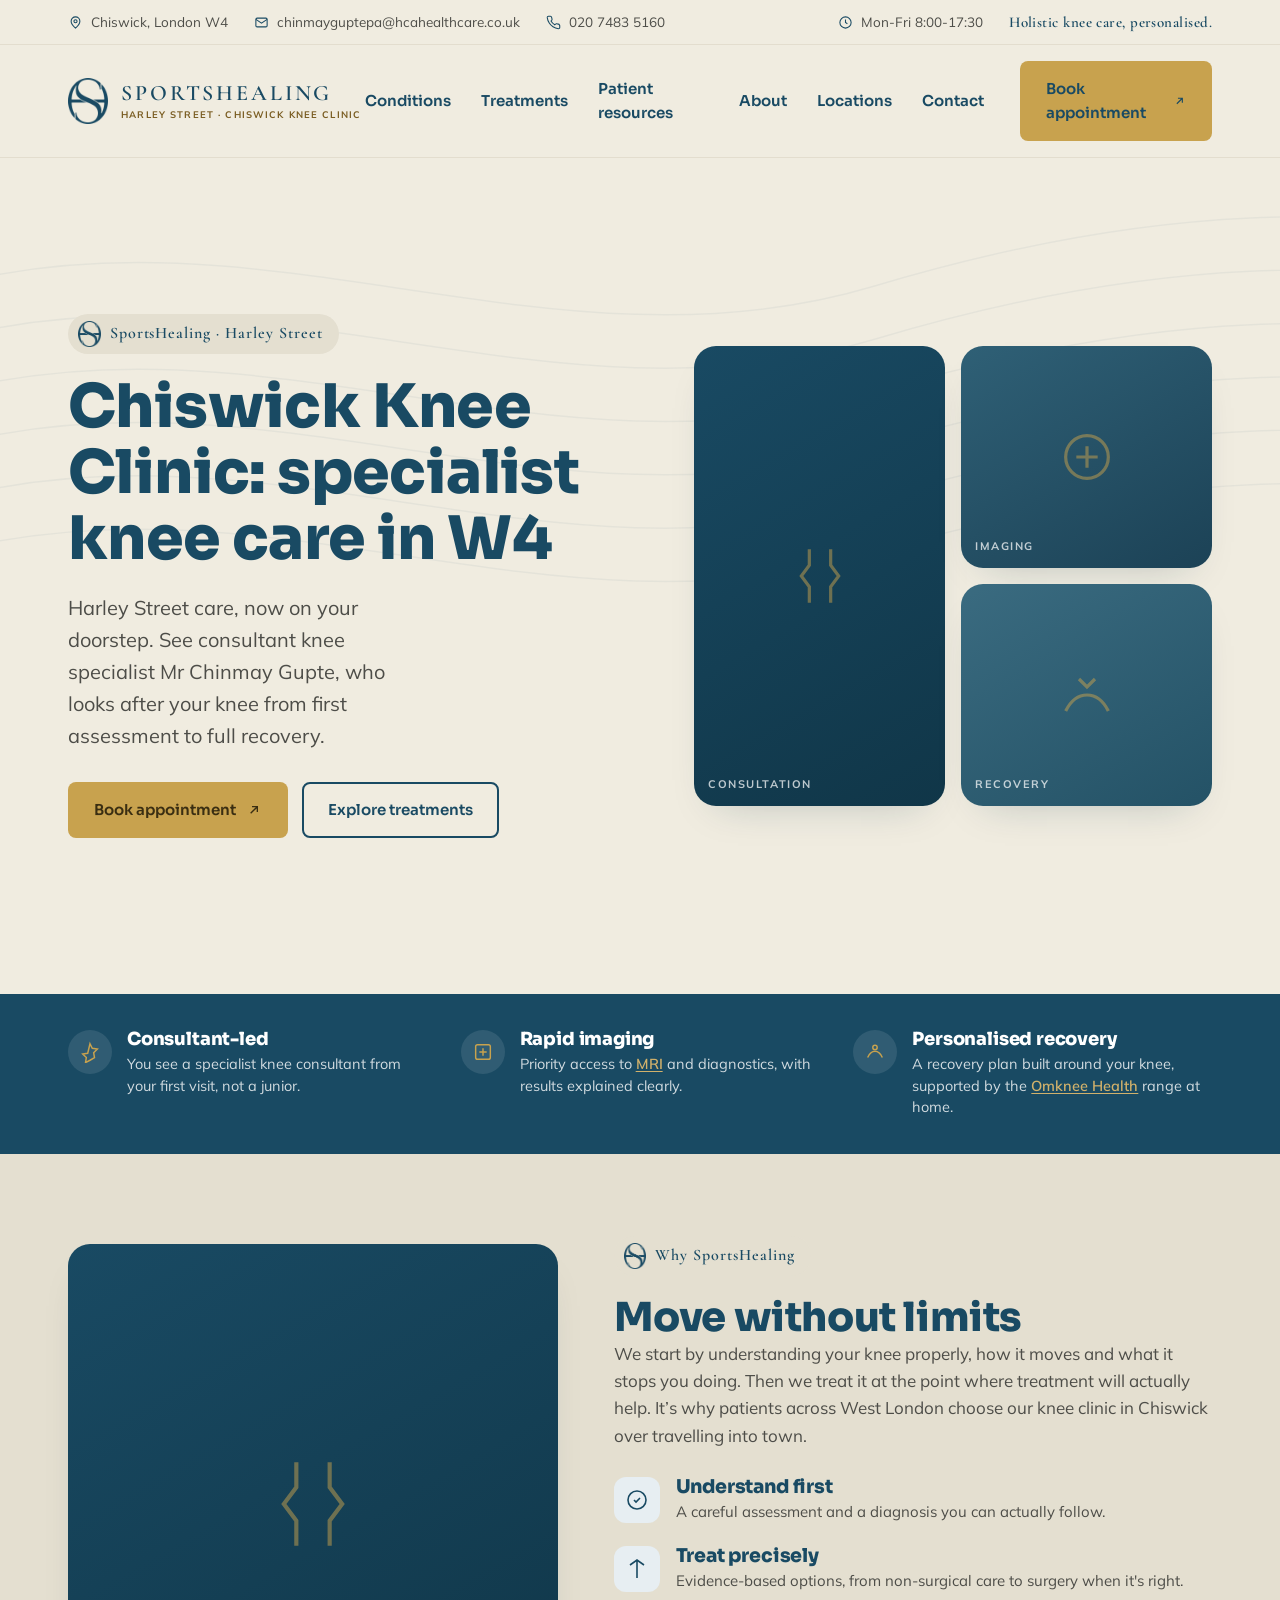
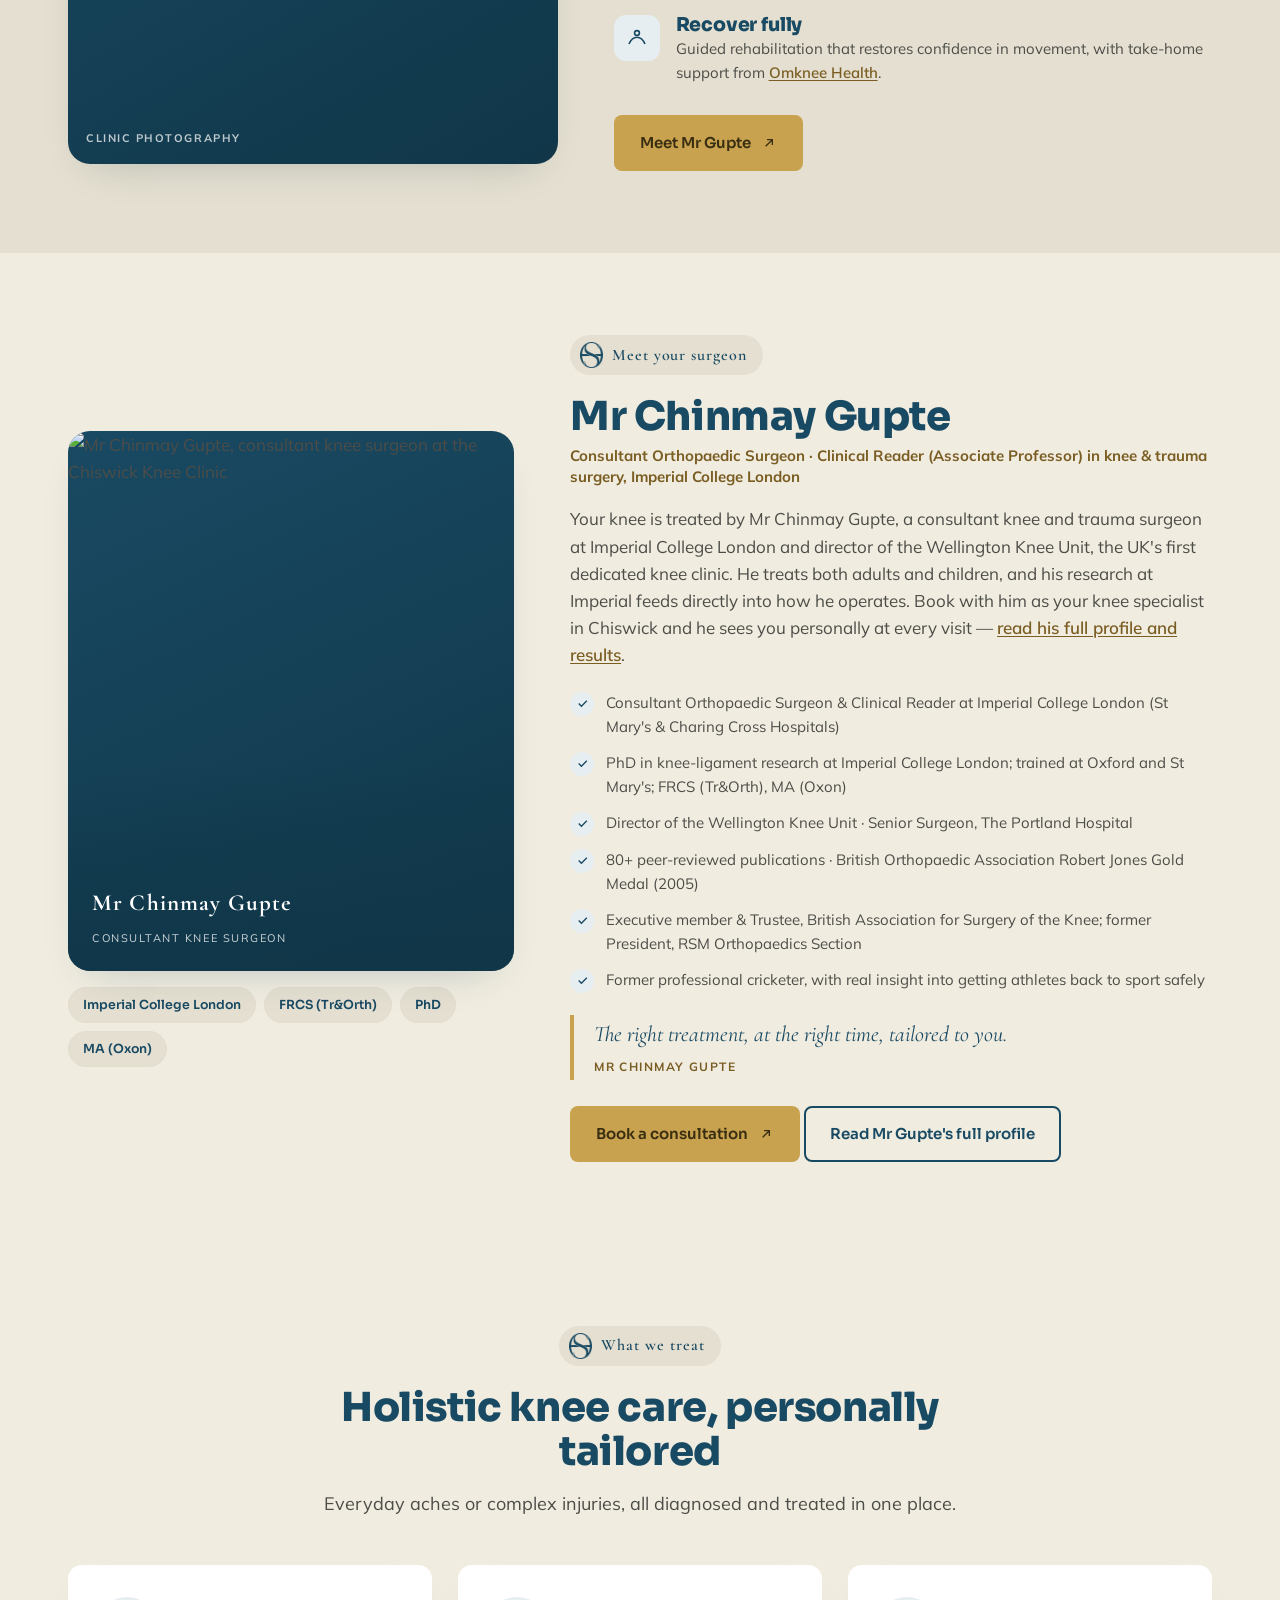
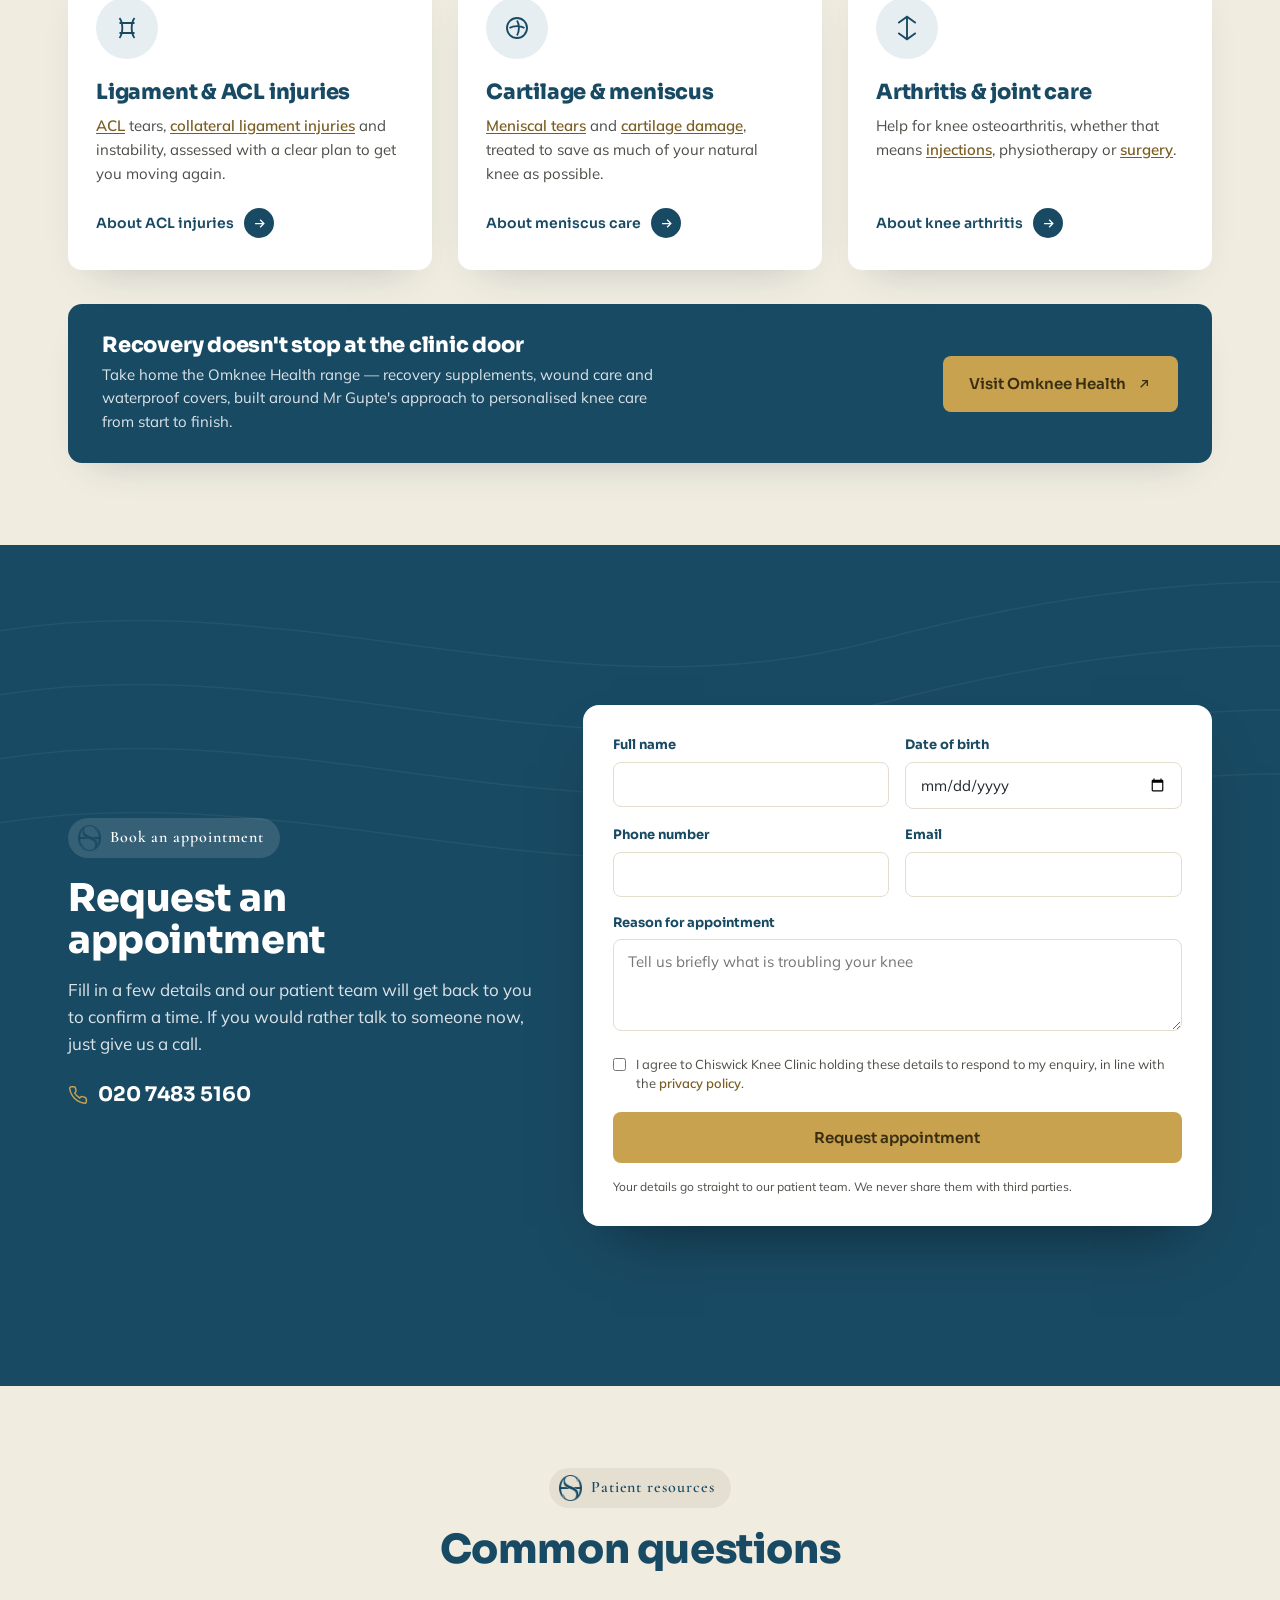
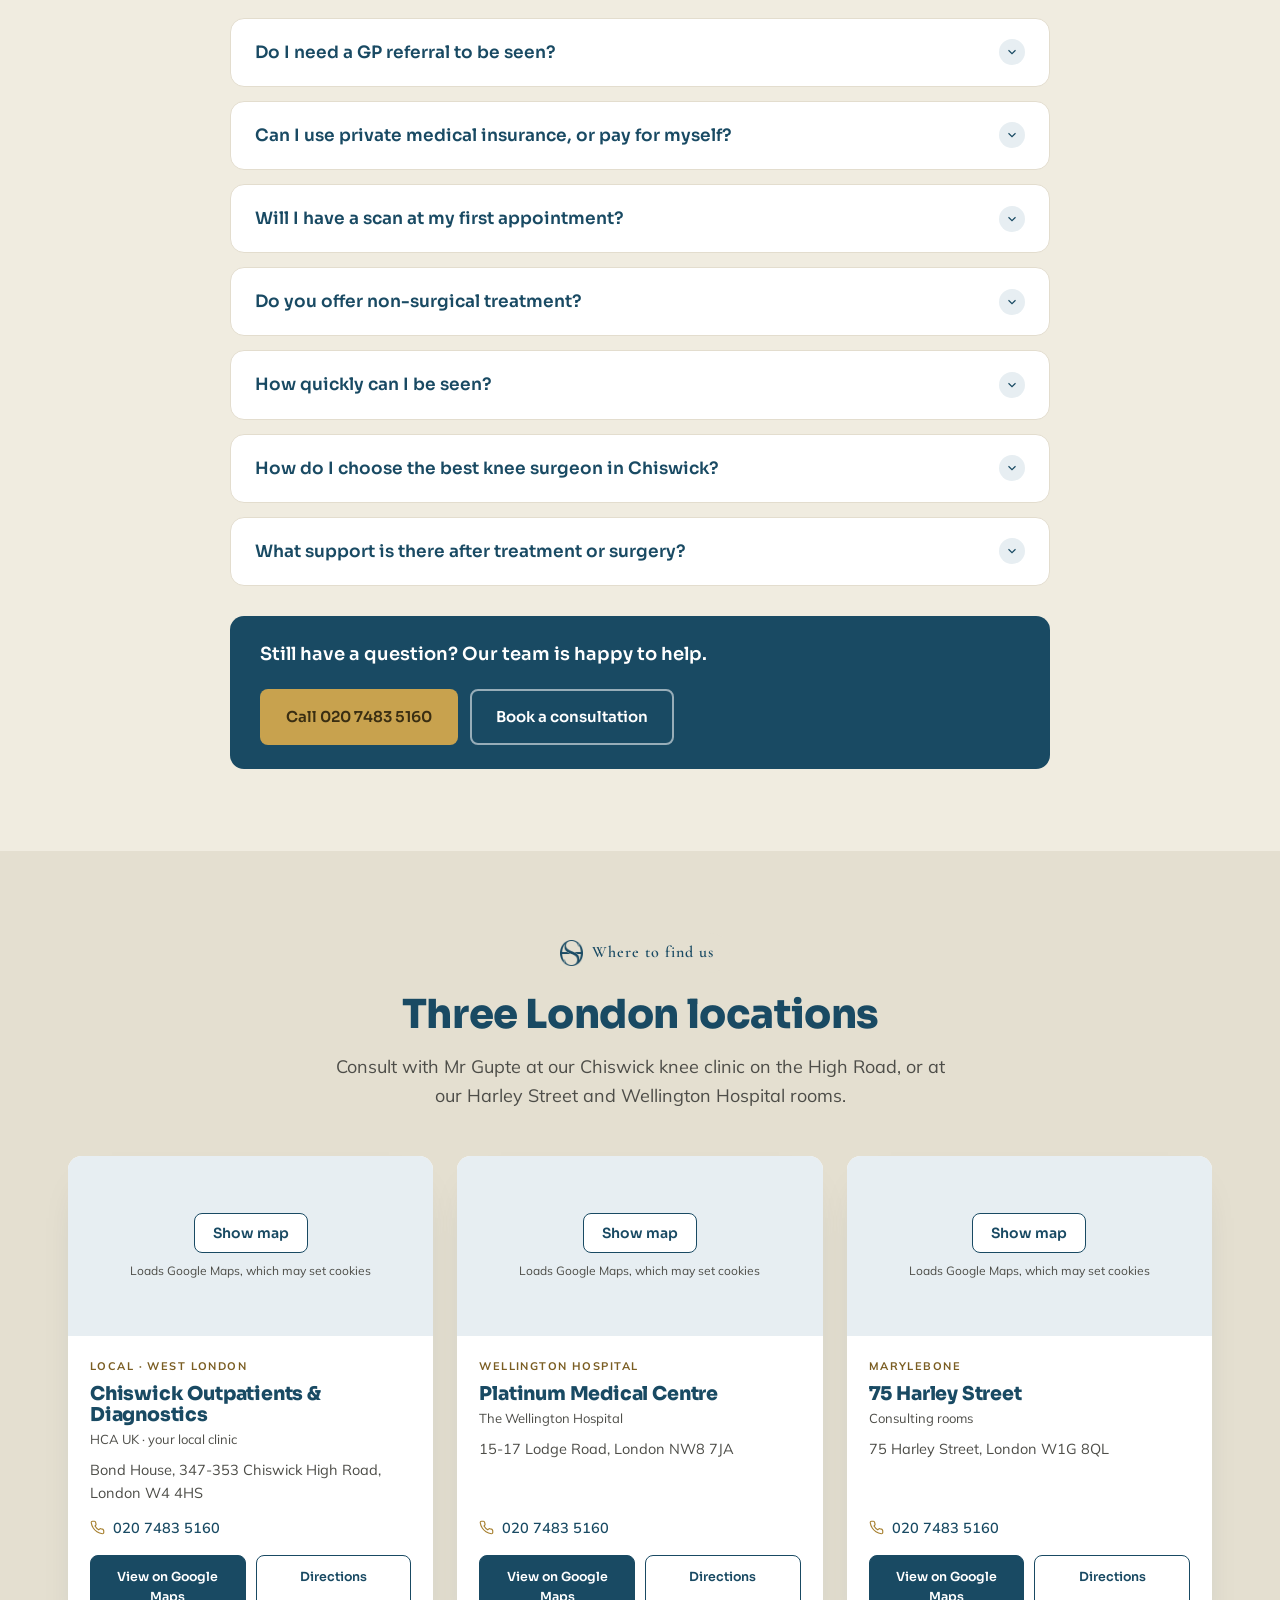
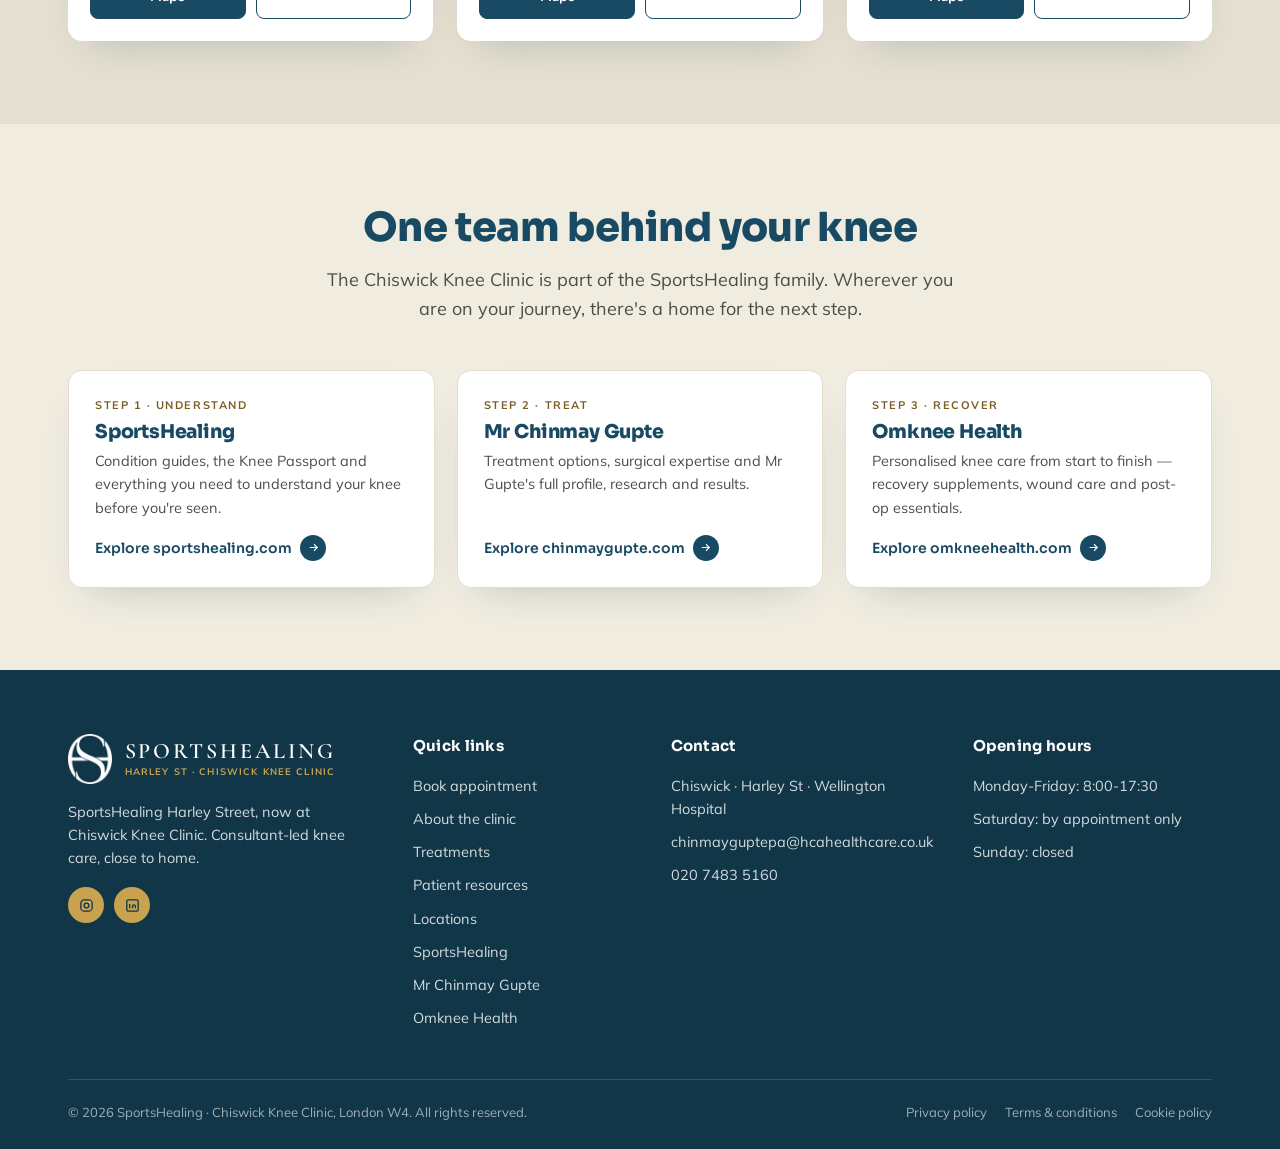
==== index.html @ 169c2566 "site v0.2.1: accessibility, mobile call bar, lighter page, local nav, new contact email" ====
<!DOCTYPE html>
<html lang="en-GB">
<head>
<meta charset="utf-8">
<meta name="viewport" content="width=device-width, initial-scale=1.0">
<title>Chiswick Knee Clinic | Knee Specialist &amp; Knee Surgeon in Chiswick, W4</title>
<meta name="description" content="Chiswick Knee Clinic — consultant-led knee specialist care in Chiswick, W4. Knee surgeon Mr Chinmay Gupte treats sports injuries, ACL, meniscus & arthritis. Harley Street care, close to home.">
<link rel="icon" type="image/png" sizes="32x32" href="assets/favicon-32.png">
<link rel="apple-touch-icon" href="assets/apple-touch-icon.png">
<link rel="canonical" href="https://chiswickkneeclinic.com/">
<meta name="site-version" content="v0.2.1">
<meta property="og:type" content="website">
<meta property="og:title" content="Chiswick Knee Clinic | Knee Specialist &amp; Knee Surgeon in Chiswick, W4">
<meta property="og:description" content="Consultant-led knee clinic in Chiswick. See knee surgeon Mr Chinmay Gupte for sports injuries, ACL, meniscus and knee arthritis — Harley Street care, close to home.">
<meta property="og:url" content="https://chiswickkneeclinic.com/">
<meta property="og:image" content="https://chiswickkneeclinic.com/assets/og-chiswick-knee-clinic.jpg">
<meta property="og:locale" content="en_GB">
<link rel="preconnect" href="https://fonts.googleapis.com">
<link rel="preconnect" href="https://fonts.gstatic.com" crossorigin>
<link href="https://fonts.googleapis.com/css2?family=Sora:wght@500;600;700;800&family=Mulish:wght@400;500;600;700&family=Cormorant+Garamond:wght@500;600&display=swap" rel="stylesheet">
<style>
  /* ============================================================
     CHISWICK KNEE CLINIC, built on the SportsHealing ecosystem
     design system. New per-site primary: petrol blue.
     Fonts below (Sora / Mulish / Cormorant Garamond) are
     representative stand-ins matching the system's three type
     roles. Swap for the confirmed theme families before launch.
     ============================================================ */
  :root{
    --primary:#194A63;        /* Chiswick petrol blue */
    --primary-dark:#103648;
    --primary-tint:#e7eef2;
    --gold:#C8A24E;
    --gold-dark:#a67f2e;
    --gold-text:#7a5d22;     /* gold-dark fails 4.5:1 for small text on cream/greige/white */
    --cream:#F0ECE0;
    --greige:#E4DFD0;
    --card:#FFFFFF;
    --ink:#22282c;
    --body:#4d4d48;          /* darkened for WCAG contrast on cream */
    --line:#e3ddce;
    --r-sm:8px; --r-md:14px; --r-lg:22px; --r-pill:999px;
    --display:'Sora',system-ui,-apple-system,Segoe UI,Roboto,sans-serif;
    --sans:'Mulish',system-ui,-apple-system,Segoe UI,Roboto,sans-serif;
    --serif:'Cormorant Garamond',Georgia,serif;
    --shadow:0 18px 40px -24px rgba(16,54,72,.28);
  }
  *{box-sizing:border-box;margin:0;padding:0}
  html{scroll-behavior:smooth}
  body{font-family:var(--sans);color:var(--body);background:var(--cream);line-height:1.6;font-size:17px;-webkit-font-smoothing:antialiased}
  h1,h2,h3{font-family:var(--display);color:var(--primary);line-height:1.1;letter-spacing:-.01em;font-weight:800}
  a{color:inherit;text-decoration:none}
  img{max-width:100%;display:block}
  .wrap{max-width:1200px;margin:0 auto;padding:0 28px}
  :focus-visible{outline:3px solid var(--gold);outline-offset:3px;border-radius:4px}

  /* ---------- Eyebrow badge ---------- */
  .eyebrow{display:inline-flex;align-items:center;gap:9px;background:var(--greige);
    border-radius:var(--r-pill);padding:7px 16px 7px 10px;margin-bottom:20px}
  .eyebrow .eb-mono{height:26px;width:auto;flex:0 0 auto;display:block}
  .eyebrow span{font-family:var(--serif);font-size:16px;letter-spacing:.06em;color:var(--primary);font-weight:600}
  .ilink{color:var(--gold-text);text-decoration:underline;text-underline-offset:2px;font-weight:600}
  .ilink:hover{color:var(--primary)}
  .ilink-d{color:#d1b16b;text-decoration:underline;text-underline-offset:2px;font-weight:600}

  /* ---------- Buttons ---------- */
  .btn{display:inline-flex;align-items:center;gap:10px;font-family:var(--display);font-weight:600;
    font-size:15px;padding:14px 24px;border-radius:var(--r-sm);border:2px solid transparent;
    cursor:pointer;transition:transform .18s ease,box-shadow .18s ease,background .18s ease}
  .btn svg{width:16px;height:16px;fill:none;stroke:currentColor;stroke-width:2}
  .btn-primary{background:var(--gold);color:#3a2e12}
  .btn-primary:hover{transform:translateY(-2px);box-shadow:0 12px 22px -12px rgba(200,162,78,.9)}
  .btn-outline{background:transparent;color:var(--primary);border-color:var(--primary)}
  .btn-outline:hover{background:var(--primary);color:#fff;transform:translateY(-2px)}
  .btn-light{background:var(--gold);color:#3a2e12}
  .btn-light:hover{transform:translateY(-2px);box-shadow:0 12px 22px -12px rgba(0,0,0,.4)}

  /* ---------- Top bar ---------- */
  .topbar{background:var(--cream);font-size:13.5px;border-bottom:1px solid var(--line)}
  .topbar .wrap{display:flex;gap:26px;align-items:center;padding-top:10px;padding-bottom:10px;flex-wrap:wrap}
  .topbar .ti{display:flex;align-items:center;gap:8px;color:var(--body)}
  .topbar svg{width:15px;height:15px;stroke:var(--primary);fill:none;stroke-width:1.7}
  .topbar .spacer{margin-left:auto}
  .topbar .eco{font-family:var(--serif);font-size:15px;color:var(--primary);font-weight:600;letter-spacing:.03em}
  .topbar a{color:inherit;text-decoration:none}
  .topbar a:hover{color:var(--gold-text)}

  /* ---------- Header / nav ---------- */
  header.site{position:sticky;top:0;z-index:50;background:rgba(240,236,224,.92);backdrop-filter:blur(8px);
    border-bottom:1px solid var(--line)}
  header.site .wrap{display:flex;align-items:center;gap:20px;padding-top:16px;padding-bottom:16px}
  .brand{display:flex;align-items:center;gap:13px;white-space:nowrap}
  .brand .mono{height:46px;width:auto;display:block}
  .brand .lock{display:flex;flex-direction:column;line-height:1.05}
  .brand .wm{font-family:var(--serif);font-weight:600;font-size:22px;letter-spacing:.13em;color:var(--primary);text-transform:uppercase}
  .brand .loc{font-family:var(--sans);font-size:9.5px;letter-spacing:.12em;text-transform:uppercase;color:var(--gold-text);font-weight:700;margin-top:4px}
  nav.main{margin-left:auto;display:flex;align-items:center;gap:30px}
  nav.main a{font-family:var(--display);font-weight:600;font-size:15px;color:var(--primary);position:relative}
  nav.main a:not(.cta):hover{color:var(--gold-text)}
  .nav-cta{margin-left:6px}
  .hamburger{display:none;margin-left:auto;background:var(--greige);border:none;border-radius:var(--r-sm);
    width:46px;height:46px;cursor:pointer}
  .hamburger span{display:block;width:20px;height:2px;background:var(--primary);margin:4px auto}

  /* ---------- Hero ---------- */
  .hero{position:relative;overflow:hidden}
  .hero .contour{position:absolute;inset:0;pointer-events:none;opacity:.5}
  .hero .wrap{display:grid;grid-template-columns:1.05fr .95fr;gap:54px;align-items:center;
    padding-top:74px;padding-bottom:74px;position:relative}
  .hero h1{font-size:60px;margin-bottom:20px}
  .hero .lead{font-size:20px;max-width:30ch;margin-bottom:30px}
  .hero .cta-row{display:flex;gap:14px;flex-wrap:wrap}
  /* collage */
  .collage{display:grid;grid-template-columns:1fr 1fr;grid-template-rows:1fr 1fr;gap:16px;height:460px}
  .ph{border-radius:var(--r-lg);background:
      linear-gradient(150deg,var(--primary) 0%,var(--primary-dark) 100%);
    position:relative;overflow:hidden;box-shadow:var(--shadow)}
  .ph.tall{grid-row:1 / span 2}
  .ph:nth-child(2){background:linear-gradient(150deg,#2f6076,#1c4256)}
  .ph:nth-child(3){background:linear-gradient(150deg,#3a6b80,#245266)}
  .ph .glyph{position:absolute;inset:0;display:grid;place-items:center;opacity:.5}
  .ph .glyph svg{width:64px;height:64px;stroke:var(--gold);fill:none;stroke-width:1.2}
  .ph .tag{position:absolute;left:14px;bottom:12px;font-size:11px;letter-spacing:.14em;text-transform:uppercase;
    color:rgba(255,255,255,.72);font-weight:700}

  /* ---------- Trust strip ---------- */
  .trust{background:var(--primary);color:#fff}
  .trust .wrap{display:grid;grid-template-columns:repeat(3,1fr);gap:34px;padding-top:36px;padding-bottom:36px}
  .trust .item{display:flex;gap:15px;align-items:flex-start}
  .trust .ic{flex:0 0 auto;width:44px;height:44px;border-radius:50%;background:rgba(255,255,255,.1);
    display:grid;place-items:center}
  .trust .ic svg{width:22px;height:22px;stroke:var(--gold);fill:none;stroke-width:1.6}
  .trust h3{color:#fff;font-size:18px;margin-bottom:3px}
  .trust p{font-size:14.5px;color:rgba(255,255,255,.8);line-height:1.5}

  /* ---------- Section scaffolding ---------- */
  section{padding:82px 0}
  .sec-head{max-width:640px;margin-bottom:46px}
  .sec-head.center{margin-left:auto;margin-right:auto;text-align:center}
  h2{font-size:40px}
  .sec-head p{margin-top:16px;font-size:18px}

  /* ---------- About ---------- */
  .about{background:var(--greige)}
  .about .grid{display:grid;grid-template-columns:.9fr 1.1fr;gap:56px;align-items:center}
  .about .media{height:520px;border-radius:var(--r-lg);
    background:linear-gradient(150deg,var(--primary),var(--primary-dark));position:relative;overflow:hidden;box-shadow:var(--shadow)}
  .about .media .glyph{position:absolute;inset:0;display:grid;place-items:center;opacity:.5}
  .about .media .glyph svg{width:100px;height:100px;stroke:var(--gold);fill:none;stroke-width:1}
  .about .media .tag{position:absolute;left:18px;bottom:16px;font-size:11px;letter-spacing:.14em;
    text-transform:uppercase;color:rgba(255,255,255,.72);font-weight:700}
  .feature{display:flex;gap:16px;margin-bottom:22px}
  .feature .fic{flex:0 0 auto;width:46px;height:46px;border-radius:12px;background:var(--primary-tint);
    display:grid;place-items:center}
  .feature .fic svg{width:24px;height:24px;stroke:var(--primary);fill:none;stroke-width:1.6}
  .feature h3{font-size:19px;margin-bottom:2px}
  .feature p{font-size:15px}

  /* ---------- Cards (what we treat) ---------- */
  .cards{display:grid;grid-template-columns:repeat(3,1fr);gap:26px}
  .card{background:var(--card);border-radius:var(--r-md);padding:32px 28px;box-shadow:var(--shadow);
    transition:transform .2s ease;display:flex;flex-direction:column}
  .card:hover{transform:translateY(-5px)}
  .card .cic{width:62px;height:62px;border-radius:50%;background:var(--primary-tint);
    display:grid;place-items:center;margin-bottom:22px}
  .card .cic svg{width:30px;height:30px;stroke:var(--primary);fill:none;stroke-width:1.5}
  .card h3{font-size:21px;margin-bottom:10px}
  .card p{font-size:15px;margin-bottom:22px;flex:1}
  .card .more{display:inline-flex;align-items:center;gap:10px;font-family:var(--display);
    font-weight:600;font-size:14px;color:var(--primary)}
  .card .more .circ{width:30px;height:30px;border-radius:50%;background:var(--primary);display:grid;place-items:center}
  .card .more .circ svg{width:15px;height:15px;stroke:#fff;fill:none;stroke-width:2}
  .card:hover .more .circ{background:var(--gold)}

  /* ---------- CTA band ---------- */
  .band{background:var(--primary);color:#fff;position:relative;overflow:hidden}
  .band .contour{position:absolute;inset:0;opacity:.35;pointer-events:none}
  .band .wrap{position:relative;text-align:center;max-width:720px;padding-top:76px;padding-bottom:76px}
  .band .eyebrow{background:rgba(255,255,255,.12)}
  .band .eyebrow span{color:#fff}
  .band .eyebrow .mark{background:var(--gold)}
  .band .eyebrow .mark svg{stroke:var(--primary-dark)}
  .band h2{color:#fff;font-size:38px;margin-bottom:16px}
  .band p{color:rgba(255,255,255,.82);font-size:18px;margin-bottom:30px}

  /* ---------- FAQ ---------- */
  .faq-list{max-width:820px;margin:0 auto;display:flex;flex-direction:column;gap:14px}
  .faq{background:var(--card);border-radius:var(--r-md);border:1px solid var(--line);overflow:hidden}
  .faq summary{width:100%;display:flex;align-items:center;justify-content:space-between;gap:18px;
    padding:20px 24px;cursor:pointer;text-align:left;list-style:none;
    font-family:var(--display);font-weight:600;font-size:17px;color:var(--primary)}
  .faq summary::-webkit-details-marker{display:none}
  .faq .chev{flex:0 0 auto;width:26px;height:26px;border-radius:50%;background:var(--primary-tint);
    display:grid;place-items:center;transition:transform .25s ease}
  .faq .chev svg{width:14px;height:14px;stroke:var(--primary);fill:none;stroke-width:2}
  .faq[open] .chev{transform:rotate(180deg);background:var(--gold)}
  .faq .ans{max-height:0;overflow:hidden;transition:max-height .3s ease}
  .faq[open] .ans{max-height:320px}
  .faq .ans p{padding:0 24px 22px;font-size:15.5px}

  /* ---------- Footer ---------- */
  footer.site{background:var(--primary-dark);color:rgba(255,255,255,.82);padding:64px 0 26px}
  footer.site .top{display:grid;grid-template-columns:1.4fr 1fr 1fr 1.1fr;gap:40px;padding-bottom:40px;
    border-bottom:1px solid rgba(255,255,255,.14)}
  footer.site .brand{color:#fff}
  footer.site .brand .wm{color:#fff}
  footer.site .brand .loc{color:var(--gold)}
  footer.site .brand .mono{height:50px}
  footer.site p.blurb{margin-top:16px;font-size:14.5px;max-width:34ch;line-height:1.6}
  footer.site h4{font-family:var(--display);color:#fff;font-size:15px;margin-bottom:16px;letter-spacing:.02em}
  footer.site ul{list-style:none}
  footer.site ul li{margin-bottom:10px;font-size:14.5px}
  footer.site ul li a:hover{color:var(--gold)}
  .socials{display:flex;gap:10px;margin-top:18px}
  .socials a{width:36px;height:36px;border-radius:50%;background:var(--gold);display:grid;place-items:center}
  .socials a svg{width:17px;height:17px;stroke:var(--primary-dark);fill:none;stroke-width:1.8}
  footer.site .base{display:flex;justify-content:space-between;gap:16px;flex-wrap:wrap;
    padding-top:22px;font-size:13px;color:rgba(255,255,255,.6)}
  footer.site .base a{margin-left:18px}
  footer.site .base a:hover{color:var(--gold)}

  /* ---------- Surgeon ---------- */
  .surgeon{background:var(--cream)}
  .sgrid{display:grid;grid-template-columns:.82fr 1.18fr;gap:56px;align-items:center}
  .sportrait{position:relative}
  .pf{height:540px;border-radius:var(--r-lg);background:linear-gradient(155deg,var(--primary),var(--primary-dark));
    position:relative;overflow:hidden;box-shadow:var(--shadow)}
  .pf .photo{position:absolute;inset:0;width:100%;height:100%;object-fit:cover;object-position:center top}
  .pf:after{content:"";position:absolute;inset:auto 0 0 0;height:38%;
    background:linear-gradient(to top,rgba(16,54,72,.85),rgba(16,54,72,0));pointer-events:none}
  .pf .nm{z-index:2}
  .pf .nm{position:absolute;left:24px;bottom:22px;color:#fff}
  .pf .nm b{display:block;font-family:var(--serif);font-size:23px;letter-spacing:.05em}
  .pf .nm span{font-size:11px;letter-spacing:.14em;text-transform:uppercase;color:rgba(255,255,255,.78)}
  .pf .hint{position:absolute;top:16px;left:24px;font-size:10.5px;letter-spacing:.14em;text-transform:uppercase;color:rgba(255,255,255,.6)}
  .chips{display:flex;flex-wrap:wrap;gap:8px;margin-top:16px}
  .chips span{background:var(--greige);border:1px solid var(--line);border-radius:var(--r-pill);
    padding:7px 14px;font-size:12.5px;font-weight:600;color:var(--primary);font-family:var(--display)}
  .surgeon .role{color:var(--gold-text);font-weight:700;font-size:15px;margin:6px 0 18px;line-height:1.4}
  .sbio{font-size:17px;margin-bottom:22px}
  .cred-list{display:grid;gap:12px;margin-bottom:22px}
  .ci{display:flex;gap:12px;align-items:flex-start;font-size:15px}
  .ci .tk{flex:0 0 auto;width:24px;height:24px;border-radius:50%;background:var(--primary-tint);display:grid;place-items:center;margin-top:1px}
  .ci .tk svg{width:13px;height:13px;stroke:var(--primary);fill:none;stroke-width:2.4}
  .ethos{border-left:4px solid var(--gold);padding:4px 0 4px 20px;margin:0 0 26px;
    font-family:var(--serif);font-size:22px;line-height:1.4;color:var(--primary);font-style:italic}
  .ethos cite{display:block;font-family:var(--sans);font-style:normal;font-size:12px;font-weight:700;
    letter-spacing:.12em;text-transform:uppercase;color:var(--gold-text);margin-top:10px}

  /* ---------- Locations ---------- */
  .locations{background:var(--greige)}
  .loc-grid{display:grid;grid-template-columns:repeat(3,1fr);gap:24px}
  /* Scoped to the grid on purpose. The brand strapline in the header and the
     footer is also <span class="loc">, so a bare .loc selector gave it this
     card's white fill, rounded corners, shadow and flex column: a white box
     around the text on both. */
  .loc-grid > .loc{background:var(--card);border-radius:var(--r-md);overflow:hidden;box-shadow:var(--shadow);display:flex;flex-direction:column}
  .loc .map{width:100%;height:180px;border:0;display:block;background:var(--primary-tint)}
  .loc .map-ph{display:flex;flex-direction:column;align-items:center;justify-content:center;gap:8px;text-align:center;padding:16px}
  .map-btn{font-family:var(--display);font-weight:600;font-size:14px;padding:10px 18px;border-radius:var(--r-sm);
    border:1.5px solid var(--primary);background:#fff;color:var(--primary);cursor:pointer}
  .map-btn:hover{background:var(--primary);color:#fff}
  .map-note{font-size:12px;color:var(--body)}
  .loc .lb{padding:22px;display:flex;flex-direction:column;flex:1}
  .loc .tagp{font-size:11px;letter-spacing:.13em;text-transform:uppercase;color:var(--gold-text);font-weight:700;margin-bottom:8px}
  .loc h3{font-size:19px;margin-bottom:3px}
  .loc .sub{font-size:13px;color:var(--body);margin-bottom:8px}
  .loc .addr{font-size:14.5px;margin-bottom:12px;flex:1}
  .loc .tel{display:inline-flex;align-items:center;gap:8px;font-weight:600;color:var(--primary);font-size:14.5px;margin-bottom:16px;text-decoration:none}
  .loc .tel svg{width:15px;height:15px;stroke:var(--gold-dark);fill:none;stroke-width:1.8}
  .loc .llinks{display:flex;gap:10px}
  .loc .ml{flex:1;text-align:center;font-family:var(--display);font-weight:600;font-size:12.5px;padding:11px 8px;border-radius:var(--r-sm);border:1.5px solid var(--primary);color:var(--primary);transition:all .18s;text-decoration:none}
  .loc .ml.solid{background:var(--primary);color:#fff}
  .loc .ml:hover{background:var(--gold);border-color:var(--gold);color:#3a2e12}
  /* ---------- FAQ CTA ---------- */
  .faq-cta{max-width:820px;margin:30px auto 0;background:var(--primary);border-radius:var(--r-md);padding:24px 30px;display:flex;align-items:center;justify-content:space-between;gap:20px;flex-wrap:wrap}
  .faq-cta p{color:#fff;font-family:var(--display);font-weight:600;font-size:18px;margin:0}
  .faq-cta .fc-actions{display:flex;gap:12px;flex-wrap:wrap}
  .btn-outline-light{background:transparent;color:#fff;border-color:rgba(255,255,255,.55)}
  .btn-outline-light:hover{background:#fff;color:var(--primary);transform:translateY(-2px)}
  /* ---------- Booking ---------- */
  .book{background:var(--primary);color:#fff;position:relative;overflow:hidden}
  .book .contour{position:absolute;inset:0;opacity:.3;pointer-events:none}
  .book .wrap{position:relative;display:grid;grid-template-columns:.85fr 1.15fr;gap:50px;align-items:center;padding-top:78px;padding-bottom:78px}
  .book .intro .eyebrow{background:rgba(255,255,255,.12)}
  .book .intro .eyebrow span{color:#fff}
  .book h2{color:#fff;font-size:38px;margin-bottom:14px}
  .book .intro p{color:rgba(255,255,255,.85);font-size:17px;margin-bottom:22px}
  .bookcall{display:inline-flex;align-items:center;gap:10px;color:#fff;font-family:var(--display);font-weight:700;font-size:20px;text-decoration:none}
  .bookcall svg{width:20px;height:20px;stroke:var(--gold);fill:none;stroke-width:1.8}
  .form-card{background:var(--card);border-radius:16px;padding:30px;box-shadow:0 30px 60px -30px rgba(0,0,0,.5)}
  .form-card .row{display:grid;grid-template-columns:1fr 1fr;gap:16px}
  .field{margin-bottom:16px}
  .field label{display:block;font-family:var(--display);font-size:13px;font-weight:700;color:var(--primary);margin-bottom:6px}
  .field input,.field textarea{width:100%;padding:12px 14px;border:1.5px solid var(--line);border-radius:8px;font-family:var(--sans);font-size:15px;color:var(--ink);background:#fff}
  .field input:focus,.field textarea:focus{outline:none;border-color:var(--primary);box-shadow:0 0 0 3px var(--primary-tint)}
  .field textarea{min-height:92px;resize:vertical}
  .consent{display:flex;gap:10px;align-items:flex-start;font-size:13px;color:var(--body);margin-bottom:18px;line-height:1.5;cursor:pointer}
  .consent input{margin-top:3px;flex:0 0 auto}
  .submit-btn{width:100%;justify-content:center}
  .form-note{font-size:12px;color:var(--body);margin:14px 0 0}
  .form-msg{display:none;padding:14px 16px;border-radius:8px;font-size:14px;margin-bottom:16px}
  .form-msg.ok{display:block;background:#eef3ea;color:#3f6b2c;border:1px solid #cfe0c4}
  .form-msg.err{display:block;background:#f7ece9;color:#a5432f;border:1px solid #e8cfc8}
  /* ---------- Recovery band ---------- */
  .reco{margin-top:34px;background:var(--primary);border-radius:var(--r-md);padding:30px 34px;
    display:flex;align-items:center;justify-content:space-between;gap:24px;flex-wrap:wrap;box-shadow:var(--shadow)}
  .reco h3{color:#fff;font-size:21px;margin-bottom:6px}
  .reco p{color:rgba(255,255,255,.85);font-size:15px;max-width:62ch;line-height:1.55}
  .reco .grow{flex:1;min-width:260px}

  /* ---------- Ecosystem strip ---------- */
  .ecosites{background:var(--cream);border-top:1px solid var(--line)}
  .ecosites .eg{display:grid;grid-template-columns:repeat(3,1fr);gap:22px}
  .esite{background:var(--card);border:1px solid var(--line);border-radius:var(--r-md);padding:26px;
    display:flex;flex-direction:column;box-shadow:var(--shadow);transition:transform .18s ease}
  .esite:hover{transform:translateY(-4px)}
  .esite .step{font-size:11px;letter-spacing:.14em;text-transform:uppercase;color:var(--gold-text);font-weight:700;margin-bottom:8px}
  .esite h3{font-size:19px;margin-bottom:6px}
  .esite p{font-size:14.5px;flex:1;margin-bottom:16px}
  .esite .more{display:inline-flex;align-items:center;gap:8px;font-family:var(--display);font-weight:600;font-size:14px;color:var(--primary)}
  .esite .more .circ{width:26px;height:26px;border-radius:50%;background:var(--primary);display:grid;place-items:center}
  .esite .more .circ svg{width:13px;height:13px;stroke:#fff;fill:none;stroke-width:2}
  .esite:hover .more .circ{background:var(--gold)}

  /* ---------- Mobile call / book bar ---------- */
  .mbar{display:none}
  @media(max-width:900px){
    .mbar{display:flex;gap:10px;position:fixed;left:0;right:0;bottom:0;z-index:60;
      padding:10px 16px calc(10px + env(safe-area-inset-bottom));background:var(--primary-dark);
      box-shadow:0 -8px 24px -12px rgba(0,0,0,.35)}
    .mbar .btn{flex:1;justify-content:center;padding:13px 8px;font-size:14px;white-space:nowrap}
    .mbar .btn:first-child{flex:0 0 38%}
    body{padding-bottom:76px}
  }

  /* ---------- Reveal animation ---------- */
  .reveal{opacity:0;transform:translateY(22px);transition:opacity .6s ease,transform .6s ease}
  .reveal.in{opacity:1;transform:none}

  /* ---------- Responsive ---------- */
  @media(max-width:900px){
    nav.main{display:none}
    .hamburger{display:block}
    nav.main.open{display:flex;flex-direction:column;align-items:flex-start;position:absolute;
      top:100%;left:0;right:0;background:var(--cream);padding:20px 28px;gap:16px;border-bottom:1px solid var(--line)}
    .hero .wrap{grid-template-columns:1fr;gap:40px;padding-top:52px;padding-bottom:52px}
    .hero h1{font-size:44px}
    .collage{height:380px}
    .trust .wrap{grid-template-columns:1fr;gap:22px}
    .about .grid{grid-template-columns:1fr;gap:34px}
    .about .media{height:340px;order:-1}
    .cards{grid-template-columns:1fr}
    .sgrid{grid-template-columns:1fr;gap:32px}
    .pf{height:420px;order:-1}
    .book .wrap{grid-template-columns:1fr;gap:34px}
    .form-card .row{grid-template-columns:1fr}
    .loc-grid{grid-template-columns:1fr}
    .ecosites .eg{grid-template-columns:1fr}
    .faq-cta{flex-direction:column;align-items:flex-start}
    h2{font-size:32px}
    footer.site .top{grid-template-columns:1fr 1fr}
  }
  @media(max-width:560px){
    .wrap{padding:0 20px}
    .hero h1{font-size:36px}
    .topbar .ti.hide-sm{display:none}
    footer.site .top{grid-template-columns:1fr}
  }
  /* The brand lock-up is white-space:nowrap at a fixed size, so below ~400px
     it and the hamburger together are wider than the screen: the strapline
     was clipped at 390 and the whole page scrolled sideways at 320. Shrink
     the lock-up rather than let it set the page width. */
  @media(max-width:400px){
    .wrap{padding:0 16px}
    .brand{gap:9px;min-width:0}
    .brand .mono{height:38px}
    .brand .lock{min-width:0}
    .brand .wm{font-size:17px;letter-spacing:.08em}
    .brand .loc{font-size:8px;letter-spacing:.07em;white-space:normal}
  }
  @media(prefers-reduced-motion:reduce){
    *{transition:none!important;scroll-behavior:auto!important}
    .reveal{opacity:1;transform:none}
  }
</style>
<script type="application/ld+json">
{"@context":"https://schema.org","@graph":[
{"@type":"MedicalClinic","@id":"https://chiswickkneeclinic.com/#clinic","name":"Chiswick Knee Clinic",
"alternateName":"SportsHealing at Harley Street \u00b7 Chiswick Knee Clinic",
"description":"Consultant-led knee clinic in Chiswick, London W4. Knee specialist care for sports injuries, ACL and ligament tears, meniscus and cartilage damage, and knee arthritis.",
"url":"https://chiswickkneeclinic.com/","medicalSpecialty":"Orthopedic","telephone":"+442074835160","email":"chinmayguptepa@hcahealthcare.co.uk",
"address":{"@type":"PostalAddress","streetAddress":"Bond House, 347-353 Chiswick High Road","addressLocality":"London","addressRegion":"Greater London","postalCode":"W4 4HS","addressCountry":"GB"},
"geo":{"@type":"GeoCoordinates","latitude":51.4927446,"longitude":-0.2704077},
"openingHoursSpecification":[{"@type":"OpeningHoursSpecification","dayOfWeek":["Monday","Tuesday","Wednesday","Thursday","Friday"],"opens":"08:00","closes":"17:30"}],
"areaServed":["Chiswick","London W4","Hammersmith","Ealing","Brentford","Kew","Putney","West London"],
"sameAs":["https://www.sportshealing.com/","https://www.chinmaygupte.com/","https://www.omkneehealth.com/","https://www.instagram.com/sportshealing/"],
"physician":{"@id":"https://chiswickkneeclinic.com/#gupte"}},
{"@type":"Physician","@id":"https://chiswickkneeclinic.com/#gupte","name":"Mr Chinmay Gupte","image":"https://chiswickkneeclinic.com/chinmay-gupte-portrait.jpg","honorificPrefix":"Mr",
"jobTitle":"Consultant Orthopaedic Surgeon; Clinical Reader (Associate Professor), Imperial College London",
"medicalSpecialty":"Orthopedic",
"worksFor":{"@id":"https://chiswickkneeclinic.com/#clinic"},
"alumniOf":[{"@type":"CollegeOrUniversity","name":"University of Oxford"},{"@type":"CollegeOrUniversity","name":"Imperial College London"}],
"memberOf":[{"@type":"Organization","name":"British Association for Surgery of the Knee"},{"@type":"Organization","name":"British Orthopaedic Association"}],
"knowsAbout":["ACL reconstruction","Meniscal surgery","Cartilage repair","Patellofemoral instability","Knee osteoarthritis","Robotic knee replacement","Children\u2019s knee surgery"],
"sameAs":["https://www.chinmaygupte.com/about-mr-gupte","https://www.sportshealing.com/","https://www.linkedin.com/in/dr-chinmay-gupte-17317a35","https://en.wikipedia.org/wiki/Chinmay_Gupte","https://profiles.imperial.ac.uk/c.gupte00"]},
{"@type":"FAQPage","mainEntity":[
{"@type":"Question","name":"Do I need a GP referral to be seen?","acceptedAnswer":{"@type":"Answer","text":"No. You're welcome to book a self-referred consultation. If you're using insurance, your provider may want a GP referral first, so it's worth checking your policy."}},
{"@type":"Question","name":"Can I use private medical insurance, or pay for myself?","acceptedAnswer":{"@type":"Answer","text":"Both. If you're insured, check your policy and bring your authorisation number \u2014 some insurers ask for a GP referral first. Self-pay patients receive a clear written quote for the consultation, any imaging and any treatment before anything goes ahead. Call 020 7483 5160 for current fees."}},
{"@type":"Question","name":"Will I have a scan at my first appointment?","acceptedAnswer":{"@type":"Answer","text":"Often the consultation itself is enough to reach a diagnosis. If a scan would help, we can arrange priority MRI and go through the results with you."}},
{"@type":"Question","name":"Do you offer non-surgical treatment?","acceptedAnswer":{"@type":"Answer","text":"Yes. Many knee problems are best handled without surgery, using physiotherapy, targeted injections and activity advice. We only recommend surgery when it's genuinely the right call."}},
{"@type":"Question","name":"How do I choose the best knee surgeon in Chiswick?","acceptedAnswer":{"@type":"Answer","text":"Look for a fellowship-trained consultant with a strong academic record and outcomes in your specific problem. Mr Gupte is a Consultant Orthopaedic Surgeon and Clinical Reader at Imperial College London, director of the Wellington Knee Unit, with 80+ peer-reviewed publications and the British Orthopaedic Association Robert Jones Gold Medal."}},
{"@type":"Question","name":"What support is there after treatment or surgery?","acceptedAnswer":{"@type":"Answer","text":"Recovery is planned before treatment starts. You leave with a personalised rehabilitation plan, and the Omknee Health range of recovery supplements, wound care and waterproof covers supports you at home between appointments."}},
{"@type":"Question","name":"How quickly can I be seen?","acceptedAnswer":{"@type":"Answer","text":"We aim to see you quickly. Send us your availability and we'll get you booked in."}}
]}]}
</script>
</head>
<body>

<!-- ============ TOP BAR ============ -->
<div class="topbar">
  <div class="wrap">
    <div class="ti hide-sm">
      <svg viewBox="0 0 24 24"><path d="M12 21s-7-6-7-11a7 7 0 0114 0c0 5-7 11-7 11z"/><circle cx="12" cy="10" r="2.5"/></svg>
      Chiswick, London W4
    </div>
    <div class="ti hide-sm">
      <svg viewBox="0 0 24 24"><rect x="3" y="5" width="18" height="14" rx="2"/><path d="M3 7l9 6 9-6"/></svg>
      chinmayguptepa@hcahealthcare.co.uk
    </div>
    <div class="ti hide-sm"><svg viewBox="0 0 24 24"><path d="M22 16.9v3a2 2 0 01-2.2 2 19.8 19.8 0 01-8.6-3.1 19.5 19.5 0 01-6-6A19.8 19.8 0 012 4.2 2 2 0 014 2h3a2 2 0 012 1.7c.1.9.3 1.8.6 2.6a2 2 0 01-.5 2.1L8 9.6a16 16 0 006 6l1.2-1.1a2 2 0 012.1-.5c.8.3 1.7.5 2.6.6a2 2 0 011.7 2z"/></svg>
      <a href="tel:+442074835160">020 7483 5160</a>
    </div>
    <div class="ti spacer">
      <svg viewBox="0 0 24 24"><circle cx="12" cy="12" r="9"/><path d="M12 7v5l3 2"/></svg>
      Mon-Fri 8:00-17:30
    </div>
    <div class="ti eco">Holistic knee care, personalised.</div>
  </div>
</div>

<!-- ============ HEADER ============ -->
<header class="site">
  <div class="wrap">
    <a class="brand" href="./"><img class="mono" src="assets/sportshealing-monogram.png" alt="SportsHealing"><span class="lock"><span class="wm">SportsHealing</span><span class="loc">Harley Street · Chiswick Knee Clinic</span></span></a>
    <button class="hamburger" aria-label="Open menu" aria-expanded="false" onclick="toggleNav(this)">
      <span></span><span></span><span></span>
    </button>
    <nav class="main" id="nav">
      <a href="#treat">Conditions</a>
      <a class="" href="https://www.chinmaygupte.com/knee-surgeon-london" target="_blank" rel="noopener">Treatments</a>
      <a class="" href="https://www.sportshealing.com/know-your-knee/" target="_blank" rel="noopener">Patient resources</a>
      <a href="#about">About</a>
      <a href="#locations">Locations</a>
      <a href="#contact">Contact</a>
      <a class="btn btn-primary nav-cta cta" href="#book">Book appointment
        <svg viewBox="0 0 24 24"><path d="M7 17L17 7M9 7h8v8"/></svg></a>
    </nav>
  </div>
</header>

<!-- ============ HERO ============ -->
<section class="hero">
  <svg class="contour" viewBox="0 0 1200 500" preserveAspectRatio="xMidYMid slice" aria-hidden="true">
    <g fill="none" stroke="#194A63" stroke-opacity="0.10" stroke-width="1.4">
      <path d="M-50 120 C 250 40, 520 210, 820 120 S 1300 60, 1300 60"/>
      <path d="M-50 170 C 250 90, 520 260, 820 170 S 1300 110, 1300 110"/>
      <path d="M-50 220 C 250 140, 520 310, 820 220 S 1300 160, 1300 160"/>
      <path d="M-50 270 C 250 190, 520 360, 820 270 S 1300 210, 1300 210"/>
      <path d="M-50 320 C 250 240, 520 410, 820 320 S 1300 260, 1300 260"/>
      <path d="M-50 370 C 250 290, 520 460, 820 370 S 1300 310, 1300 310"/>
    </g>
  </svg>
  <div class="wrap">
    <div class="reveal">
      <span class="eyebrow"><img class="eb-mono" src="assets/sportshealing-monogram.png" alt=""><span>SportsHealing · Harley Street</span></span>
      <h1>Chiswick Knee Clinic: specialist knee care in W4</h1>
      <p class="lead">Harley Street care, now on your doorstep. See consultant knee specialist Mr Chinmay Gupte, who looks after your knee from first assessment to full recovery.</p>
      <div class="cta-row">
        <a class="btn btn-primary" href="#book">Book appointment
          <svg viewBox="0 0 24 24"><path d="M7 17L17 7M9 7h8v8"/></svg></a>
        <a class="btn btn-outline" href="#treat">Explore treatments</a>
      </div>
    </div>
    <div class="collage reveal" aria-hidden="true">
      <div class="ph tall"><div class="glyph"><svg viewBox="0 0 24 24"><path d="M8 2v6l-3 4 3 4v6M16 2v6l3 4-3 4v6"/></svg></div><span class="tag">Consultation</span></div>
      <div class="ph"><div class="glyph"><svg viewBox="0 0 24 24"><circle cx="12" cy="12" r="8"/><path d="M12 8v8M8 12h8"/></svg></div><span class="tag">Imaging</span></div>
      <div class="ph"><div class="glyph"><svg viewBox="0 0 24 24"><path d="M4 18c4-8 12-8 16 0M9 6l3 3 3-3"/></svg></div><span class="tag">Recovery</span></div>
    </div>
  </div>
</section>

<!-- ============ TRUST STRIP ============ -->
<div class="trust">
  <div class="wrap">
    <div class="item">
      <div class="ic"><svg viewBox="0 0 24 24"><path d="M12 3l2.5 5 5.5.8-4 3.9.9 5.5L12 21l-4.9 2.6.9-5.5-4-3.9 5.5-.8z"/></svg></div>
      <div><h3>Consultant-led</h3><p>You see a specialist knee consultant from your first visit, not a junior.</p></div>
    </div>
    <div class="item">
      <div class="ic"><svg viewBox="0 0 24 24"><rect x="4" y="4" width="16" height="16" rx="2"/><path d="M8 12h8M12 8v8"/></svg></div>
      <div><h3>Rapid imaging</h3><p>Priority access to <a class="ilink-d" href="https://www.sportshealing.com/mri-your-knee/" target="_blank" rel="noopener">MRI</a> and diagnostics, with results explained clearly.</p></div>
    </div>
    <div class="item">
      <div class="ic"><svg viewBox="0 0 24 24"><path d="M4 18c4-9 12-9 16 0"/><circle cx="12" cy="7" r="2.4"/></svg></div>
      <div><h3>Personalised recovery</h3><p>A recovery plan built around your knee, supported by the <a class="ilink-d" href="https://www.omkneehealth.com/" target="_blank" rel="noopener">Omknee Health</a> range at home.</p></div>
    </div>
  </div>
</div>

<!-- ============ ABOUT ============ -->
<section class="about" id="about">
  <div class="wrap">
    <div class="grid">
      <div class="media reveal">
        <div class="glyph"><svg viewBox="0 0 24 24"><path d="M8 2v6l-3 4 3 4v6M16 2v6l3 4-3 4v6"/></svg></div>
        <span class="tag">Clinic photography</span>
      </div>
      <div class="reveal">
        <span class="eyebrow"><img class="eb-mono" src="assets/sportshealing-monogram.png" alt=""><span>Why SportsHealing</span></span>
        <h2>Move without limits</h2>
        <p style="margin-bottom:28px">We start by understanding your knee properly, how it moves and what it stops you doing. Then we treat it at the point where treatment will actually help. It’s why patients across West London choose our knee clinic in Chiswick over travelling into town.</p>
        <div class="feature">
          <div class="fic"><svg viewBox="0 0 24 24"><circle cx="12" cy="12" r="9"/><path d="M9 12l2 2 4-4"/></svg></div>
          <div><h3>Understand first</h3><p>A careful assessment and a diagnosis you can actually follow.</p></div>
        </div>
        <div class="feature">
          <div class="fic"><svg viewBox="0 0 24 24"><path d="M12 3v18M5 8l7-5 7 5"/></svg></div>
          <div><h3>Treat precisely</h3><p>Evidence-based options, from non-surgical care to surgery when it's right.</p></div>
        </div>
        <div class="feature">
          <div class="fic"><svg viewBox="0 0 24 24"><path d="M4 18c4-9 12-9 16 0"/><circle cx="12" cy="7" r="2.4"/></svg></div>
          <div><h3>Recover fully</h3><p>Guided rehabilitation that restores confidence in movement, with take-home support from <a class="ilink" href="https://www.omkneehealth.com/" target="_blank" rel="noopener">Omknee Health</a>.</p></div>
        </div>
        <a class="btn btn-primary" style="margin-top:8px" href="#surgeon">Meet Mr Gupte
          <svg viewBox="0 0 24 24"><path d="M7 17L17 7M9 7h8v8"/></svg></a>
      </div>
    </div>
  </div>
</section>

<!-- ============ MEET THE SURGEON ============ -->
<section class="surgeon" id="surgeon">
  <div class="wrap">
    <div class="sgrid">
      <div class="sportrait reveal">
        <div class="pf">
          <img class="photo" src="chinmay-gupte-portrait.jpg" alt="Mr Chinmay Gupte, consultant knee surgeon at the Chiswick Knee Clinic" width="716" height="896" loading="lazy">
          <div class="nm"><b>Mr Chinmay Gupte</b><span>Consultant Knee Surgeon</span></div>
        </div>
        <div class="chips"><span>Imperial College London</span><span>FRCS (Tr&amp;Orth)</span><span>PhD</span><span>MA (Oxon)</span></div>
      </div>
      <div class="reveal">
        <span class="eyebrow"><img class="eb-mono" src="assets/sportshealing-monogram.png" alt=""><span>Meet your surgeon</span></span>
        <h2>Mr Chinmay Gupte</h2>
        <p class="role">Consultant Orthopaedic Surgeon · Clinical Reader (Associate Professor) in knee &amp; trauma surgery, Imperial College London</p>
        <p class="sbio">Your knee is treated by Mr Chinmay Gupte, a consultant knee and trauma surgeon at Imperial College London and director of the Wellington Knee Unit, the UK's first dedicated knee clinic. He treats both adults and children, and his research at Imperial feeds directly into how he operates. Book with him as your knee specialist in Chiswick and he sees you personally at every visit — <a class="ilink" href="https://www.chinmaygupte.com/about-mr-gupte" target="_blank" rel="noopener">read his full profile and results</a>.</p>
        <div class="cred-list">
          <div class="ci"><span class="tk"><svg viewBox="0 0 24 24"><path d="M5 12l5 5L20 7"/></svg></span><span>Consultant Orthopaedic Surgeon &amp; Clinical Reader at Imperial College London (St Mary's &amp; Charing Cross Hospitals)</span></div>
          <div class="ci"><span class="tk"><svg viewBox="0 0 24 24"><path d="M5 12l5 5L20 7"/></svg></span><span>PhD in knee-ligament research at Imperial College London; trained at Oxford and St Mary's; FRCS (Tr&amp;Orth), MA (Oxon)</span></div>
          <div class="ci"><span class="tk"><svg viewBox="0 0 24 24"><path d="M5 12l5 5L20 7"/></svg></span><span>Director of the Wellington Knee Unit · Senior Surgeon, The Portland Hospital</span></div>
          <div class="ci"><span class="tk"><svg viewBox="0 0 24 24"><path d="M5 12l5 5L20 7"/></svg></span><span>80+ peer-reviewed publications · British Orthopaedic Association Robert Jones Gold Medal (2005)</span></div>
          <div class="ci"><span class="tk"><svg viewBox="0 0 24 24"><path d="M5 12l5 5L20 7"/></svg></span><span>Executive member &amp; Trustee, British Association for Surgery of the Knee; former President, RSM Orthopaedics Section</span></div>
          <div class="ci"><span class="tk"><svg viewBox="0 0 24 24"><path d="M5 12l5 5L20 7"/></svg></span><span>Former professional cricketer, with real insight into getting athletes back to sport safely</span></div>
        </div>
        <blockquote class="ethos">The right treatment, at the right time, tailored to you.<cite>Mr Chinmay Gupte</cite></blockquote>
        <div class="cta-row">
          <a class="btn btn-primary" href="#book">Book a consultation
            <svg viewBox="0 0 24 24"><path d="M7 17L17 7M9 7h8v8"/></svg></a>
          <a class="btn btn-outline" href="https://www.chinmaygupte.com/about-mr-gupte" target="_blank" rel="noopener">Read Mr Gupte's full profile</a>
        </div>
      </div>
    </div>
  </div>
</section>

<!-- ============ WHAT WE TREAT ============ -->
<section id="treat">
  <div class="wrap">
    <div class="sec-head center reveal">
      <span class="eyebrow"><img class="eb-mono" src="assets/sportshealing-monogram.png" alt=""><span>What we treat</span></span>
      <h2>Holistic knee care, personally tailored</h2>
      <p>Everyday aches or complex injuries, all diagnosed and treated in one place.</p>
    </div>
    <div class="cards">
      <div class="card reveal">
        <div class="cic"><svg viewBox="0 0 24 24"><path d="M6 4c3 4 3 12 0 16M18 4c-3 4-3 12 0 16M6 8h12M6 16h12"/></svg></div>
        <h3>Ligament &amp; ACL injuries</h3>
        <p><a class="ilink" href="https://www.sportshealing.com/anterior-cruciate-ligament-acl/" target="_blank" rel="noopener">ACL</a> tears, <a class="ilink" href="https://www.sportshealing.com/collateral-ligaments-mcl-lcl/" target="_blank" rel="noopener">collateral ligament injuries</a> and instability, assessed with a clear plan to get you moving again.</p>
        <a class="more" href="https://www.chinmaygupte.com/acl-injuries-best-knee-surgeon" target="_blank" rel="noopener">About ACL injuries <span class="circ"><svg viewBox="0 0 24 24"><path d="M5 12h14M13 6l6 6-6 6"/></svg></span></a>
      </div>
      <div class="card reveal">
        <div class="cic"><svg viewBox="0 0 24 24"><circle cx="12" cy="12" r="8"/><path d="M12 6c2 3 2 9 0 12M6 12c3-2 9-2 12 0"/></svg></div>
        <h3>Cartilage &amp; meniscus</h3>
        <p><a class="ilink" href="https://www.chinmaygupte.com/meniscus-repair-surgeon-london" target="_blank" rel="noopener">Meniscal tears</a> and <a class="ilink" href="https://www.sportshealing.com/chondral-surfaces-osteochondral-health/" target="_blank" rel="noopener">cartilage damage</a>, treated to save as much of your natural knee as possible.</p>
        <a class="more" href="https://www.sportshealing.com/the-meniscus/" target="_blank" rel="noopener">About meniscus care <span class="circ"><svg viewBox="0 0 24 24"><path d="M5 12h14M13 6l6 6-6 6"/></svg></span></a>
      </div>
      <div class="card reveal">
        <div class="cic"><svg viewBox="0 0 24 24"><path d="M12 3v18M5 8l7-5 7 5M5 16l7 5 7-5"/></svg></div>
        <h3>Arthritis &amp; joint care</h3>
        <p>Help for knee osteoarthritis, whether that means <a class="ilink" href="https://www.sportshealing.com/knee-injections/" target="_blank" rel="noopener">injections</a>, physiotherapy or <a class="ilink" href="https://www.chinmaygupte.com/knee-surgeon-london" target="_blank" rel="noopener">surgery</a>.</p>
        <a class="more" href="https://www.sportshealing.com/knee-osteoarthritis/" target="_blank" rel="noopener">About knee arthritis <span class="circ"><svg viewBox="0 0 24 24"><path d="M5 12h14M13 6l6 6-6 6"/></svg></span></a>
      </div>
    </div>
    <div class="reco reveal">
      <div class="grow">
        <h3>Recovery doesn't stop at the clinic door</h3>
        <p>Take home the Omknee Health range — recovery supplements, wound care and waterproof covers, built around Mr Gupte's approach to personalised knee care from start to finish.</p>
      </div>
      <a class="btn btn-light" href="https://www.omkneehealth.com/" target="_blank" rel="noopener">Visit Omknee Health
        <svg viewBox="0 0 24 24"><path d="M7 17L17 7M9 7h8v8"/></svg></a>
    </div>
  </div>
</section>

<!-- ============ CTA BAND ============ -->
<!-- ============ BOOK APPOINTMENT ============ -->
<section class="book" id="book">
  <svg class="contour" viewBox="0 0 1200 400" preserveAspectRatio="xMidYMid slice" aria-hidden="true">
    <g fill="none" stroke="#ffffff" stroke-opacity="0.16" stroke-width="1.4">
      <path d="M-50 90 C 250 20, 520 170, 820 90 S 1300 40, 1300 40"/>
      <path d="M-50 150 C 250 80, 520 230, 820 150 S 1300 100, 1300 100"/>
      <path d="M-50 210 C 250 140, 520 290, 820 210 S 1300 160, 1300 160"/>
      <path d="M-50 270 C 250 200, 520 350, 820 270 S 1300 220, 1300 220"/>
    </g>
  </svg>
  <div class="wrap">
    <div class="intro reveal">
      <span class="eyebrow"><img class="eb-mono" src="assets/sportshealing-monogram.png" alt=""><span>Book an appointment</span></span>
      <h2>Request an appointment</h2>
      <p>Fill in a few details and our patient team will get back to you to confirm a time. If you would rather talk to someone now, just give us a call.</p>
      <a class="bookcall" href="tel:+442074835160"><svg viewBox="0 0 24 24"><path d="M22 16.9v3a2 2 0 01-2.2 2 19.8 19.8 0 01-8.6-3.1 19.5 19.5 0 01-6-6A19.8 19.8 0 012 4.2 2 2 0 014 2h3a2 2 0 012 1.7c.1.9.3 1.8.6 2.6a2 2 0 01-.5 2.1L8 9.6a16 16 0 006 6l1.2-1.1a2 2 0 012.1-.5c.8.3 1.7.5 2.6.6a2 2 0 011.7 2z"/></svg> 020 7483 5160</a>
    </div>
    <div class="form-card reveal">
      <div id="formMsg" class="form-msg" role="status" aria-live="polite"></div>
      <form id="apptForm" action="https://api.web3forms.com/submit" method="POST">
        <!-- SETUP: create a free key at web3forms.com registered to chinmayguptepa@hcahealthcare.co.uk,
             then paste it below. Submissions then email automatically to that address. -->
        <input type="hidden" name="access_key" value="REPLACE_WITH_WEB3FORMS_ACCESS_KEY">
        <input type="hidden" name="subject" value="New appointment request from the Chiswick Knee Clinic website">
        <input type="hidden" name="from_name" value="Chiswick Knee Clinic website">
        <input type="checkbox" name="botcheck" style="display:none" tabindex="-1" autocomplete="off">
        <div class="row">
          <div class="field"><label for="pname">Full name</label><input id="pname" name="Patient name" type="text" required autocomplete="name"></div>
          <div class="field"><label for="dob">Date of birth</label><input id="dob" name="Date of birth" type="date" required></div>
        </div>
        <div class="row">
          <div class="field"><label for="phone">Phone number</label><input id="phone" name="Phone" type="tel" required autocomplete="tel"></div>
          <div class="field"><label for="email">Email</label><input id="email" name="Email" type="email" required autocomplete="email"></div>
        </div>
        <div class="field"><label for="reason">Reason for appointment</label><textarea id="reason" name="Reason for appointment" required placeholder="Tell us briefly what is troubling your knee"></textarea></div>
        <label class="consent"><input type="checkbox" name="Consent" value="Yes" required><span>I agree to Chiswick Knee Clinic holding these details to respond to my enquiry, in line with the <a href="privacy-policy.html" style="color:var(--gold-text);font-weight:600">privacy policy</a>.</span></label>
        <button type="submit" class="btn btn-primary submit-btn">Request appointment</button>
        <p class="form-note">Your details go straight to our patient team. We never share them with third parties.</p>
      </form>
    </div>
  </div>
</section>

<!-- ============ FAQ ============ -->
<section id="faq">
  <div class="wrap">
    <div class="sec-head center reveal">
      <span class="eyebrow"><img class="eb-mono" src="assets/sportshealing-monogram.png" alt=""><span>Patient resources</span></span>
      <h2>Common questions</h2>
    </div>
    <div class="faq-list">
      <details class="faq reveal"><summary>Do I need a GP referral to be seen?<span class="chev" aria-hidden="true"><svg viewBox="0 0 24 24"><path d="M6 9l6 6 6-6"/></svg></span></summary><div class="ans"><p>No. You're welcome to book a self-referred consultation. That said, if you're using insurance, your provider may want a GP referral first, so it's worth checking your policy.</p></div></details>
      <details class="faq reveal"><summary>Can I use private medical insurance, or pay for myself?<span class="chev" aria-hidden="true"><svg viewBox="0 0 24 24"><path d="M6 9l6 6 6-6"/></svg></span></summary><div class="ans"><p>Both. If you're insured, check your policy and bring your authorisation number — some insurers ask for a GP referral first. Self-pay patients are just as welcome: you'll get a clear written quote for the consultation, any imaging and any treatment before anything goes ahead. Call <a class="ilink" href="tel:+442074835160">020 7483 5160</a> for current fees.</p></div></details>
      <details class="faq reveal"><summary>Will I have a scan at my first appointment?<span class="chev" aria-hidden="true"><svg viewBox="0 0 24 24"><path d="M6 9l6 6 6-6"/></svg></span></summary><div class="ans"><p>Often the consultation itself is enough to reach a diagnosis. If a scan would help, we can arrange <a class="ilink" href="https://www.sportshealing.com/mri-your-knee/" target="_blank" rel="noopener">priority MRI</a> and go through the results with you.</p></div></details>
      <details class="faq reveal"><summary>Do you offer non-surgical treatment?<span class="chev" aria-hidden="true"><svg viewBox="0 0 24 24"><path d="M6 9l6 6 6-6"/></svg></span></summary><div class="ans"><p>Yes. A lot of knee problems are best handled without surgery, using physiotherapy, <a class="ilink" href="https://www.sportshealing.com/knee-injections/" target="_blank" rel="noopener">targeted injections</a> and activity advice. We only recommend surgery when it's genuinely the right call.</p></div></details>
      <details class="faq reveal"><summary>How quickly can I be seen?<span class="chev" aria-hidden="true"><svg viewBox="0 0 24 24"><path d="M6 9l6 6 6-6"/></svg></span></summary><div class="ans"><p>We aim to see you quickly. Send us your availability and we'll get you booked in.</p></div></details>
      <details class="faq reveal"><summary>How do I choose the best knee surgeon in Chiswick?<span class="chev" aria-hidden="true"><svg viewBox="0 0 24 24"><path d="M6 9l6 6 6-6"/></svg></span></summary><div class="ans"><p>Look for a fellowship-trained consultant with a strong academic record and real outcomes in your specific problem. Mr Gupte is a Consultant Orthopaedic Surgeon and Clinical Reader at Imperial College London, director of the Wellington Knee Unit, with 80+ peer-reviewed publications and the BOA Robert Jones Gold Medal. <a class="ilink" href="https://www.chinmaygupte.com/about-mr-gupte" target="_blank" rel="noopener">Read his full profile</a> and judge for yourself.</p></div></details>
      <details class="faq reveal"><summary>What support is there after treatment or surgery?<span class="chev" aria-hidden="true"><svg viewBox="0 0 24 24"><path d="M6 9l6 6 6-6"/></svg></span></summary><div class="ans"><p>Recovery is planned before treatment starts. You leave with a personalised rehabilitation plan, and the <a class="ilink" href="https://www.omkneehealth.com/" target="_blank" rel="noopener">Omknee Health</a> range — recovery supplements, wound care and waterproof covers — supports you at home between appointments.</p></div></details>
    </div>
    <div class="faq-cta reveal">
      <p>Still have a question? Our team is happy to help.</p>
      <div class="fc-actions">
        <a class="btn btn-primary" href="tel:+442074835160">Call 020 7483 5160</a>
        <a class="btn btn-outline-light" href="#book">Book a consultation</a>
      </div>
    </div>
  </div>
</section>

<!-- ============ LOCATIONS ============ -->
<section class="locations" id="locations">
  <div class="wrap">
    <div class="sec-head center reveal">
      <span class="eyebrow"><img class="eb-mono" src="assets/sportshealing-monogram.png" alt=""><span>Where to find us</span></span>
      <h2>Three London locations</h2>
      <p>Consult with Mr Gupte at our Chiswick knee clinic on the High Road, or at our Harley Street and Wellington Hospital rooms.</p>
    </div>
    <div class="loc-grid">
      <div class="loc reveal">
        <div class="map map-ph" data-title="Chiswick Outpatients &amp; Diagnostics location map" data-src="https://maps.google.com/maps?q=51.4927446,-0.2704077&z=15&output=embed"><button type="button" class="map-btn">Show map</button><span class="map-note">Loads Google Maps, which may set cookies</span></div>
        <div class="lb">
          <div class="tagp">Local · West London</div>
          <h3>Chiswick Outpatients &amp; Diagnostics</h3>
          <div class="sub">HCA UK · your local clinic</div>
          <div class="addr">Bond House, 347-353 Chiswick High Road, London W4 4HS</div>
          <a class="tel" href="tel:+442074835160"><svg viewBox="0 0 24 24"><path d="M22 16.9v3a2 2 0 01-2.2 2 19.8 19.8 0 01-8.6-3.1 19.5 19.5 0 01-6-6A19.8 19.8 0 012 4.2 2 2 0 014 2h3a2 2 0 012 1.7c.1.9.3 1.8.6 2.6a2 2 0 01-.5 2.1L8 9.6a16 16 0 006 6l1.2-1.1a2 2 0 012.1-.5c.8.3 1.7.5 2.6.6a2 2 0 011.7 2z"/></svg> 020 7483 5160</a>
          <div class="llinks">
            <a class="ml solid" href="https://www.google.com/maps/search/?api=1&query=51.4927446%2C-0.2704077&query_place_id=ChIJVVWlWG0OdkgRgaMBuWlMvRI" target="_blank" rel="noopener">View on Google Maps</a>
            <a class="ml" href="https://www.google.com/maps/dir/?api=1&destination=51.4927446%2C-0.2704077&destination_place_id=ChIJVVWlWG0OdkgRgaMBuWlMvRI" target="_blank" rel="noopener">Directions</a>
          </div>
        </div>
      </div>
      <div class="loc reveal">
        <div class="map map-ph" data-title="Platinum Medical Centre location map" data-src="https://maps.google.com/maps?q=51.5286741,-0.1686098&z=15&output=embed"><button type="button" class="map-btn">Show map</button><span class="map-note">Loads Google Maps, which may set cookies</span></div>
        <div class="lb">
          <div class="tagp">Wellington Hospital</div>
          <h3>Platinum Medical Centre</h3>
          <div class="sub">The Wellington Hospital</div>
          <div class="addr">15-17 Lodge Road, London NW8 7JA</div>
          <a class="tel" href="tel:+442074835160"><svg viewBox="0 0 24 24"><path d="M22 16.9v3a2 2 0 01-2.2 2 19.8 19.8 0 01-8.6-3.1 19.5 19.5 0 01-6-6A19.8 19.8 0 012 4.2 2 2 0 014 2h3a2 2 0 012 1.7c.1.9.3 1.8.6 2.6a2 2 0 01-.5 2.1L8 9.6a16 16 0 006 6l1.2-1.1a2 2 0 012.1-.5c.8.3 1.7.5 2.6.6a2 2 0 011.7 2z"/></svg> 020 7483 5160</a>
          <div class="llinks">
            <a class="ml solid" href="https://www.google.com/maps/search/?api=1&query=51.5286741%2C-0.1686098&query_place_id=ChIJeZYtILkadkgR7lA1tdPWOF4" target="_blank" rel="noopener">View on Google Maps</a>
            <a class="ml" href="https://www.google.com/maps/dir/?api=1&destination=51.5286741%2C-0.1686098&destination_place_id=ChIJeZYtILkadkgR7lA1tdPWOF4" target="_blank" rel="noopener">Directions</a>
          </div>
        </div>
      </div>
      <div class="loc reveal">
        <div class="map map-ph" data-title="75 Harley Street location map" data-src="https://maps.google.com/maps?q=51.5197271,-0.1476476&z=15&output=embed"><button type="button" class="map-btn">Show map</button><span class="map-note">Loads Google Maps, which may set cookies</span></div>
        <div class="lb">
          <div class="tagp">Marylebone</div>
          <h3>75 Harley Street</h3>
          <div class="sub">Consulting rooms</div>
          <div class="addr">75 Harley Street, London W1G 8QL</div>
          <a class="tel" href="tel:+442074835160"><svg viewBox="0 0 24 24"><path d="M22 16.9v3a2 2 0 01-2.2 2 19.8 19.8 0 01-8.6-3.1 19.5 19.5 0 01-6-6A19.8 19.8 0 012 4.2 2 2 0 014 2h3a2 2 0 012 1.7c.1.9.3 1.8.6 2.6a2 2 0 01-.5 2.1L8 9.6a16 16 0 006 6l1.2-1.1a2 2 0 012.1-.5c.8.3 1.7.5 2.6.6a2 2 0 011.7 2z"/></svg> 020 7483 5160</a>
          <div class="llinks">
            <a class="ml solid" href="https://www.google.com/maps/search/?api=1&query=51.5197271%2C-0.1476476&query_place_id=ChIJRYs0-9MadkgR2r4HhP6uYJ4" target="_blank" rel="noopener">View on Google Maps</a>
            <a class="ml" href="https://www.google.com/maps/dir/?api=1&destination=51.5197271%2C-0.1476476&destination_place_id=ChIJRYs0-9MadkgR2r4HhP6uYJ4" target="_blank" rel="noopener">Directions</a>
          </div>
        </div>
      </div>
    </div>
  </div>
</section>

<!-- ============ ECOSYSTEM ============ -->
<section class="ecosites">
  <div class="wrap">
    <div class="sec-head center reveal">
      <h2>One team behind your knee</h2>
      <p>The Chiswick Knee Clinic is part of the SportsHealing family. Wherever you are on your journey, there's a home for the next step.</p>
    </div>
    <div class="eg">
      <a class="esite reveal" href="https://www.sportshealing.com/" target="_blank" rel="noopener">
        <span class="step">Step 1 · Understand</span>
        <h3>SportsHealing</h3>
        <p>Condition guides, the Knee Passport and everything you need to understand your knee before you're seen.</p>
        <span class="more">Explore sportshealing.com <span class="circ"><svg viewBox="0 0 24 24"><path d="M5 12h14M13 6l6 6-6 6"/></svg></span></span>
      </a>
      <a class="esite reveal" href="https://www.chinmaygupte.com/" target="_blank" rel="noopener">
        <span class="step">Step 2 · Treat</span>
        <h3>Mr Chinmay Gupte</h3>
        <p>Treatment options, surgical expertise and Mr Gupte's full profile, research and results.</p>
        <span class="more">Explore chinmaygupte.com <span class="circ"><svg viewBox="0 0 24 24"><path d="M5 12h14M13 6l6 6-6 6"/></svg></span></span>
      </a>
      <a class="esite reveal" href="https://www.omkneehealth.com/" target="_blank" rel="noopener">
        <span class="step">Step 3 · Recover</span>
        <h3>Omknee Health</h3>
        <p>Personalised knee care from start to finish — recovery supplements, wound care and post-op essentials.</p>
        <span class="more">Explore omkneehealth.com <span class="circ"><svg viewBox="0 0 24 24"><path d="M5 12h14M13 6l6 6-6 6"/></svg></span></span>
      </a>
    </div>
  </div>
</section>

<!-- ============ FOOTER ============ -->
<footer class="site" id="contact">
  <div class="wrap">
    <div class="top">
      <div>
        <span class="brand"><img class="mono" src="assets/sportshealing-monogram-light.png" alt="SportsHealing"><span class="lock"><span class="wm">SportsHealing</span><span class="loc">Harley St · Chiswick Knee Clinic</span></span></span>
        <p class="blurb">SportsHealing Harley Street, now at Chiswick Knee Clinic. Consultant-led knee care, close to home.</p>
        <div class="socials">
          <a href="https://www.instagram.com/sportshealing/" target="_blank" rel="noopener" aria-label="SportsHealing on Instagram"><svg viewBox="0 0 24 24"><rect x="4" y="4" width="16" height="16" rx="5"/><circle cx="12" cy="12" r="3.4"/><circle cx="17" cy="7" r="1" fill="currentColor" stroke="none"/></svg></a>
          <a href="https://www.linkedin.com/in/dr-chinmay-gupte-17317a35" target="_blank" rel="noopener" aria-label="Mr Chinmay Gupte on LinkedIn"><svg viewBox="0 0 24 24"><rect x="4" y="4" width="16" height="16" rx="2"/><path d="M8 10v6M8 7v.01M12 16v-3a2 2 0 014 0v3" /></svg></a>
        </div>
      </div>
      <div>
        <h4>Quick links</h4>
        <ul>
          <li><a href="#book">Book appointment</a></li>
          <li><a href="#about">About the clinic</a></li>
          <li><a href="#treat">Treatments</a></li>
          <li><a href="#faq">Patient resources</a></li>
          <li><a href="#locations">Locations</a></li>
          <li><a href="https://www.sportshealing.com/" target="_blank" rel="noopener">SportsHealing</a></li>
          <li><a href="https://www.chinmaygupte.com/" target="_blank" rel="noopener">Mr Chinmay Gupte</a></li>
          <li><a href="https://www.omkneehealth.com/" target="_blank" rel="noopener">Omknee Health</a></li>
        </ul>
      </div>
      <div>
        <h4>Contact</h4>
        <ul>
          <li><a href="#locations">Chiswick · Harley St · Wellington Hospital</a></li>
          <li><a href="mailto:chinmayguptepa@hcahealthcare.co.uk">chinmayguptepa@hcahealthcare.co.uk</a></li>
          <li><a href="tel:+442074835160">020 7483 5160</a></li>
        </ul>
      </div>
      <div>
        <h4>Opening hours</h4>
        <ul>
          <li>Monday-Friday: 8:00-17:30</li>
          <li>Saturday: by appointment only</li>
          <li>Sunday: closed</li>
        </ul>
      </div>
    </div>
    <div class="base">
      <span>© 2026 SportsHealing · Chiswick Knee Clinic, London W4. All rights reserved.</span>
      <span><a href="privacy-policy.html">Privacy policy</a><a href="terms-and-conditions.html">Terms &amp; conditions</a><a href="cookie-policy.html">Cookie policy</a></span>
    </div>
  </div>
</footer>

<!-- ============ MOBILE CALL / BOOK BAR ============ -->
<nav class="mbar" aria-label="Call or book">
  <a class="btn btn-outline-light" href="tel:+442074835160" aria-label="Call 020 7483 5160">Call us</a>
  <a class="btn btn-primary" href="#book">Book appointment</a>
</nav>

<script>
  function toggleNav(btn){
    var nav=document.getElementById('nav');
    var open=nav.classList.toggle('open');
    btn.setAttribute('aria-expanded',open);
  }
  // Reveal on scroll
  (function(){
    var els=document.querySelectorAll('.reveal');
    if(!('IntersectionObserver' in window)){els.forEach(function(e){e.classList.add('in')});return;}
    var io=new IntersectionObserver(function(entries){
      entries.forEach(function(en){if(en.isIntersecting){en.target.classList.add('in');io.unobserve(en.target);}});
    },{threshold:.12});
    els.forEach(function(e){io.observe(e)});
  })();
  // FAQ: single-open behaviour + smooth height (details used for a11y baseline)
  document.querySelectorAll('.faq summary').forEach(function(s){
    s.addEventListener('click',function(e){
      e.preventDefault();
      var d=s.parentElement;
      var isOpen=d.hasAttribute('open');
      document.querySelectorAll('.faq[open]').forEach(function(o){if(o!==d)o.removeAttribute('open');});
      if(isOpen)d.removeAttribute('open');else d.setAttribute('open','');
    });
  });
</script>
<script>
(function(){
  var f=document.getElementById('apptForm'); if(!f) return;
  var msg=document.getElementById('formMsg');
  f.addEventListener('submit',async function(e){
    e.preventDefault();
    var btn=f.querySelector('button[type=submit]'); var label=btn.textContent;
    msg.className='form-msg'; btn.disabled=true; btn.textContent='Sending...';
    try{
      var data=Object.fromEntries(new FormData(f).entries());
      var res=await fetch('https://api.web3forms.com/submit',{method:'POST',
        headers:{'Content-Type':'application/json','Accept':'application/json'},
        body:JSON.stringify(data)});
      var out=await res.json();
      if(out.success){ msg.className='form-msg ok'; msg.textContent='Thanks, your request has been sent. Our patient team will be in touch shortly to confirm your appointment.'; f.reset(); }
      else { throw new Error(out.message||'failed'); }
    }catch(err){
      msg.className='form-msg err'; msg.textContent='Sorry, something went wrong sending your request. Please call us on 020 7483 5160 and we will book you in.';
    }
    btn.disabled=false; btn.textContent=label;
  });
})();
</script>
<script>
  // Maps load only when asked: the Google embed may set cookies
  document.querySelectorAll('.map-ph .map-btn').forEach(function(b){
    b.addEventListener('click',function(){
      var ph=b.parentElement, f=document.createElement('iframe');
      f.className='map'; f.title=ph.getAttribute('data-title'); f.src=ph.getAttribute('data-src');
      ph.replaceWith(f); f.focus();
    });
  });
</script>
</body>
</html>
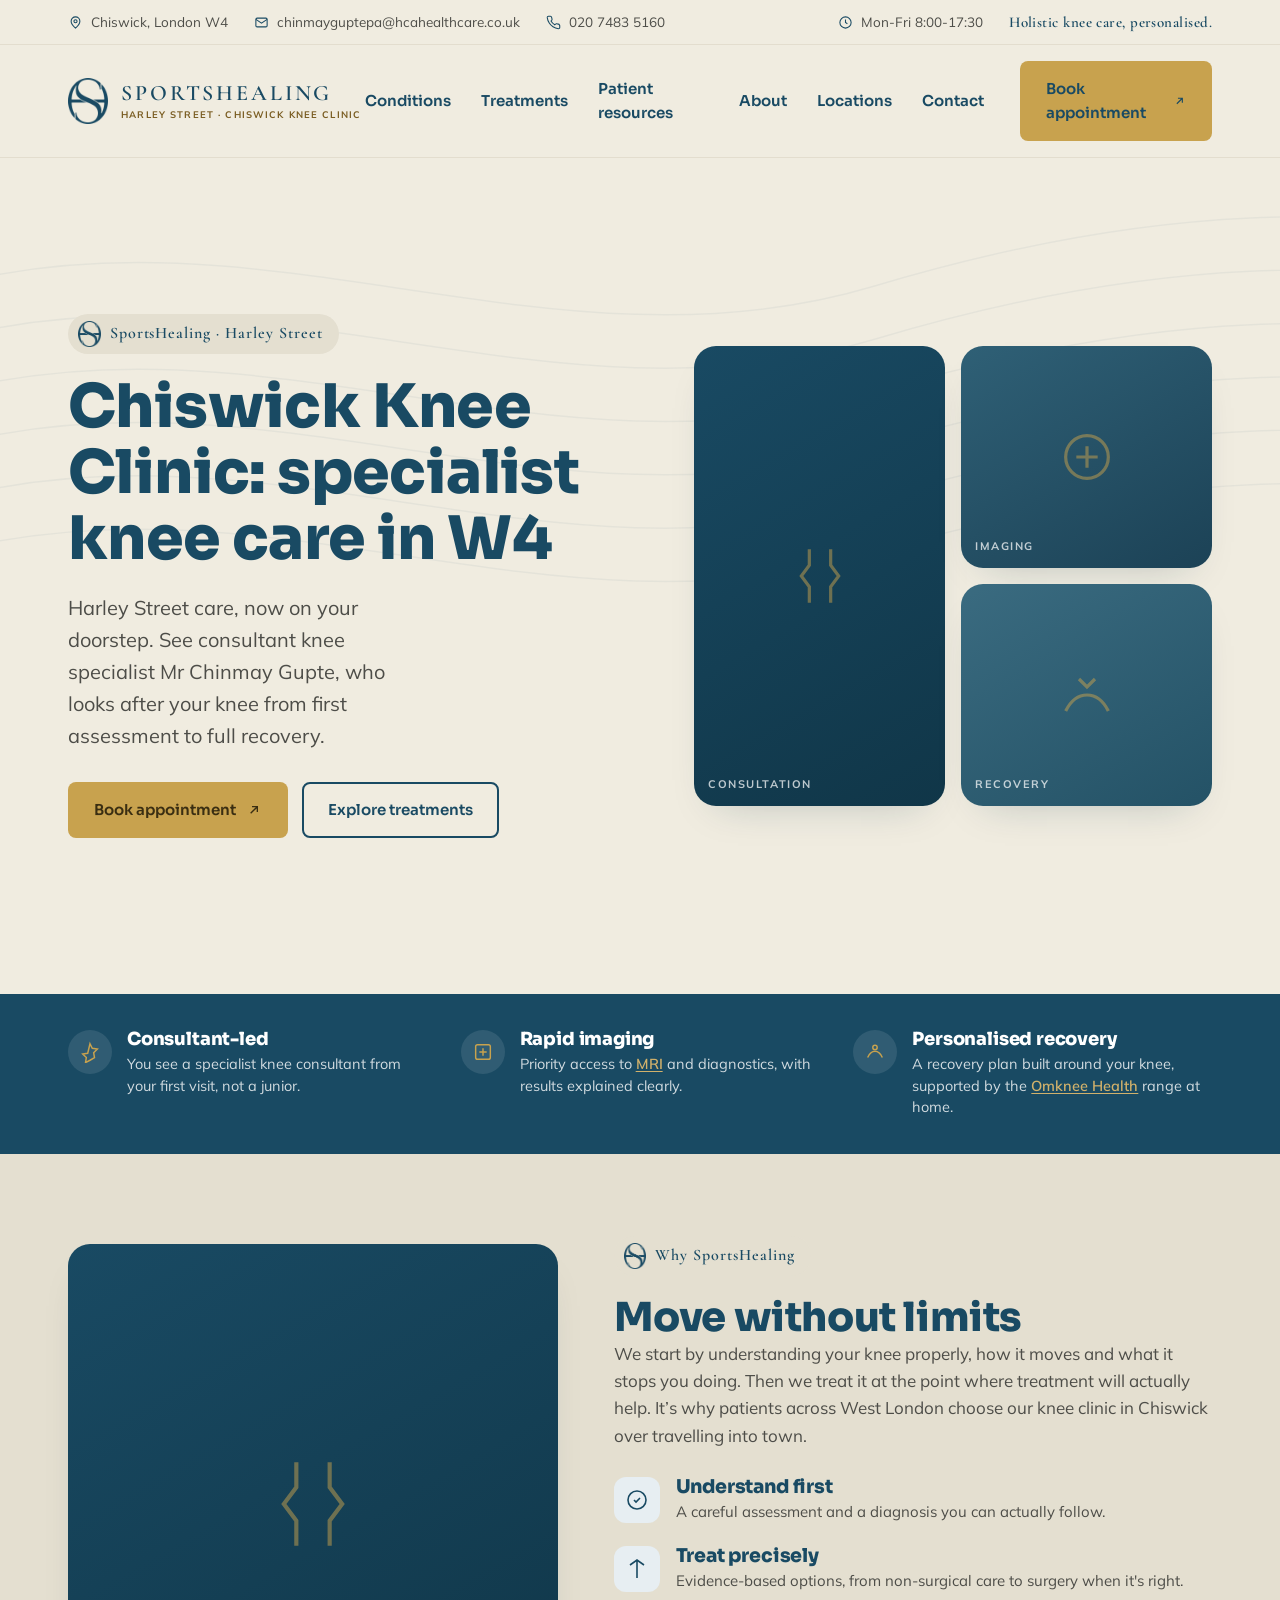
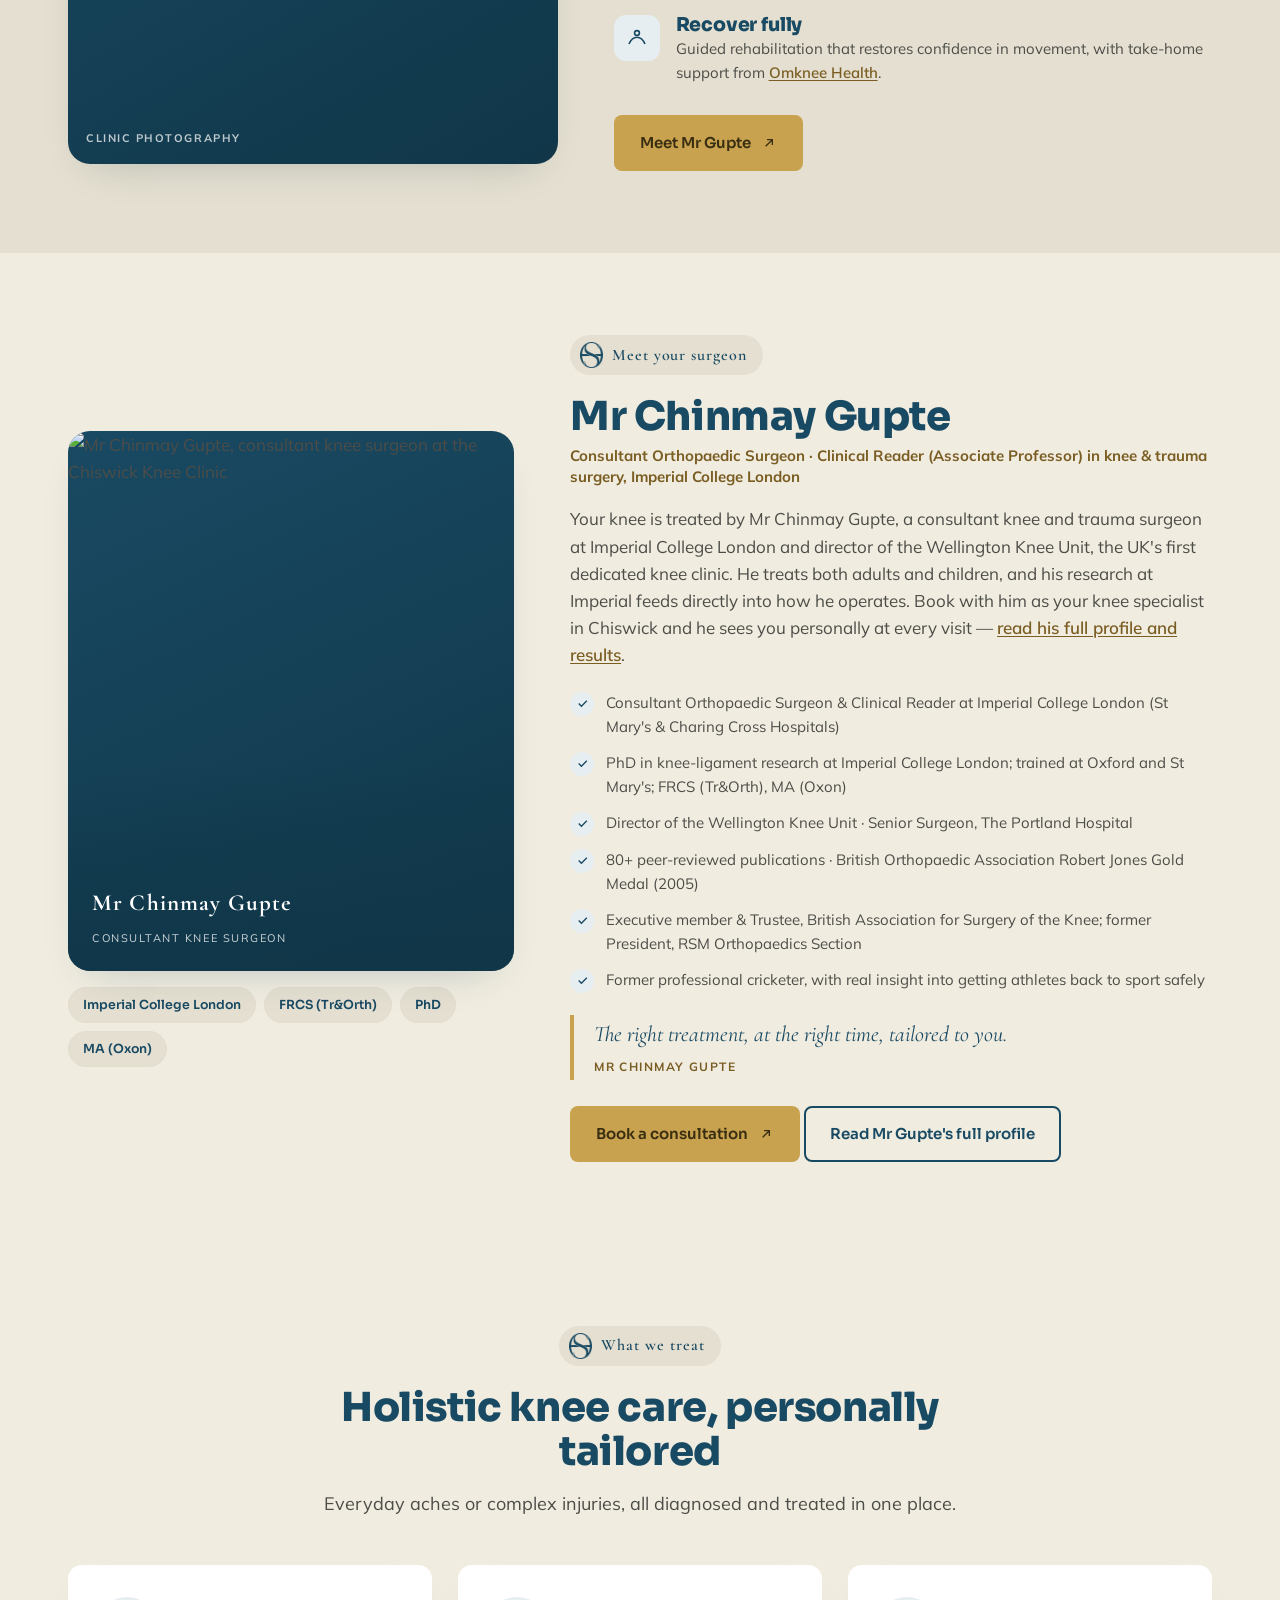
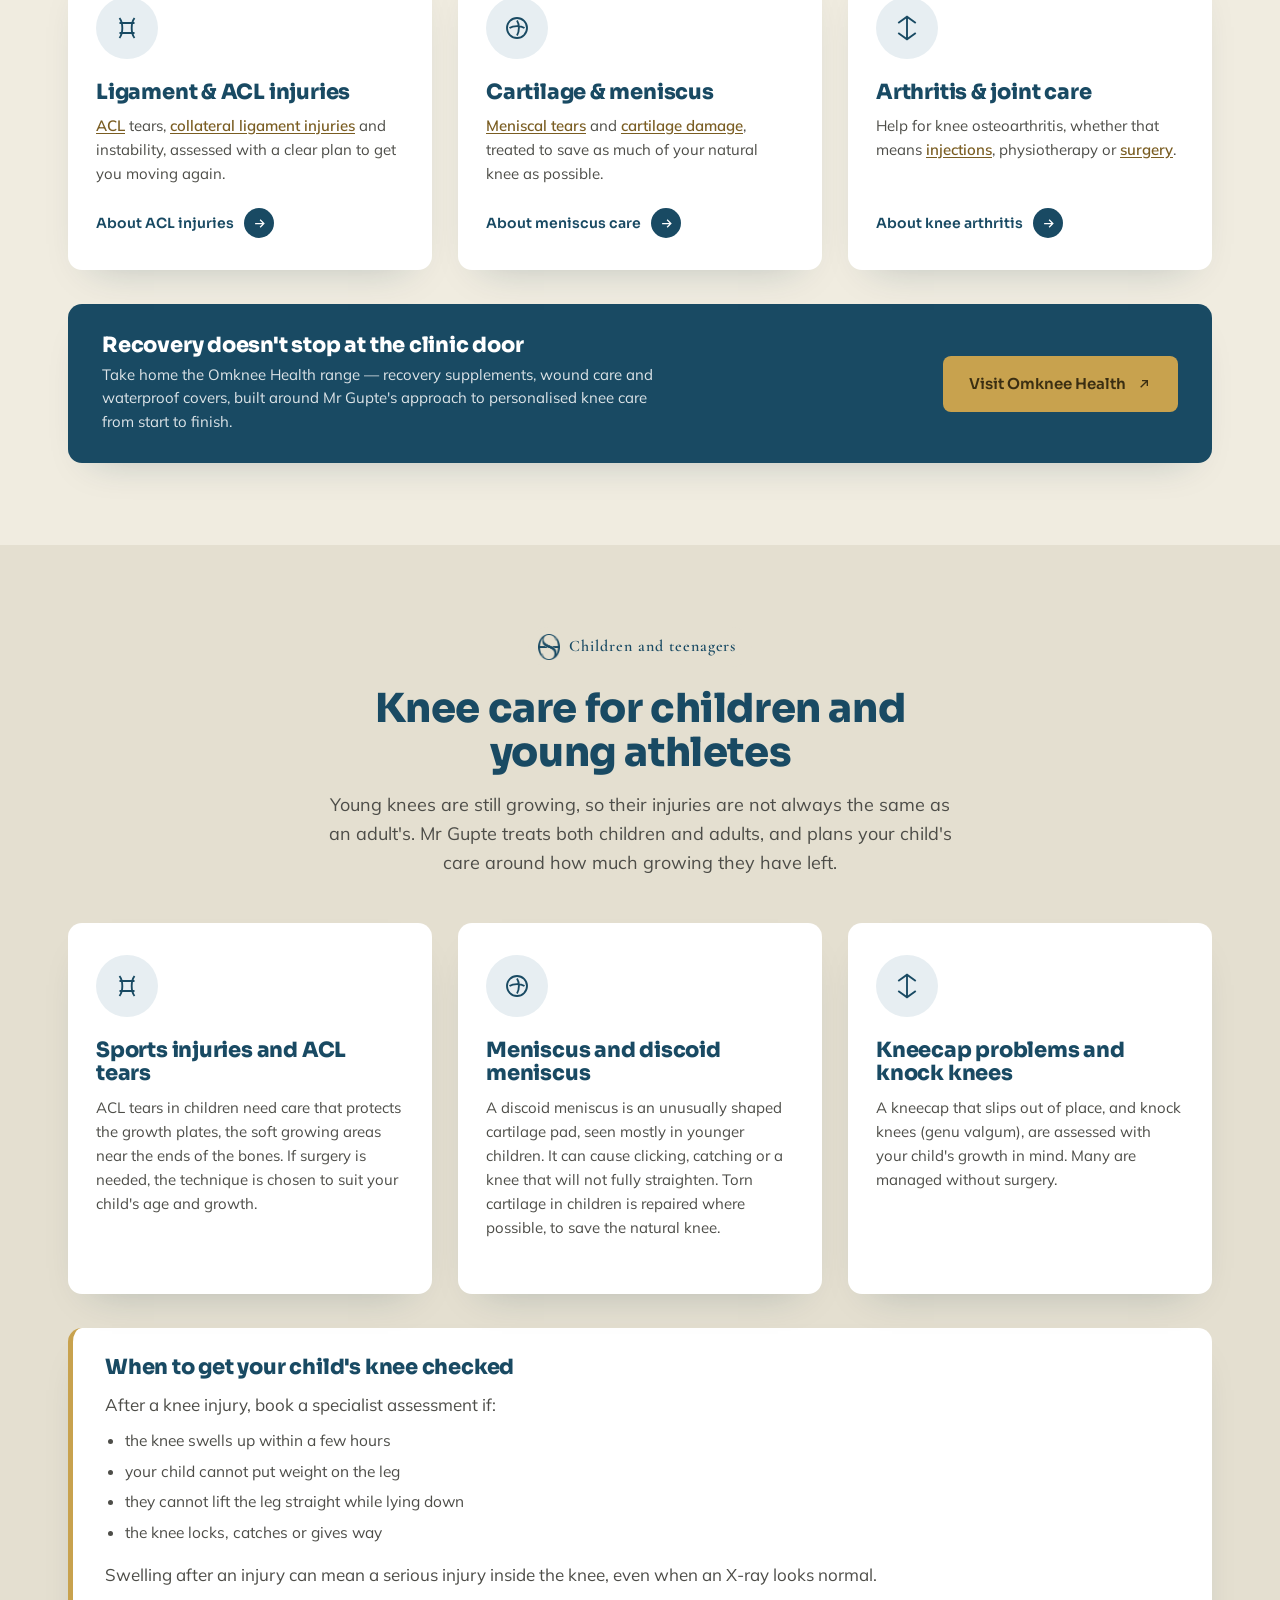
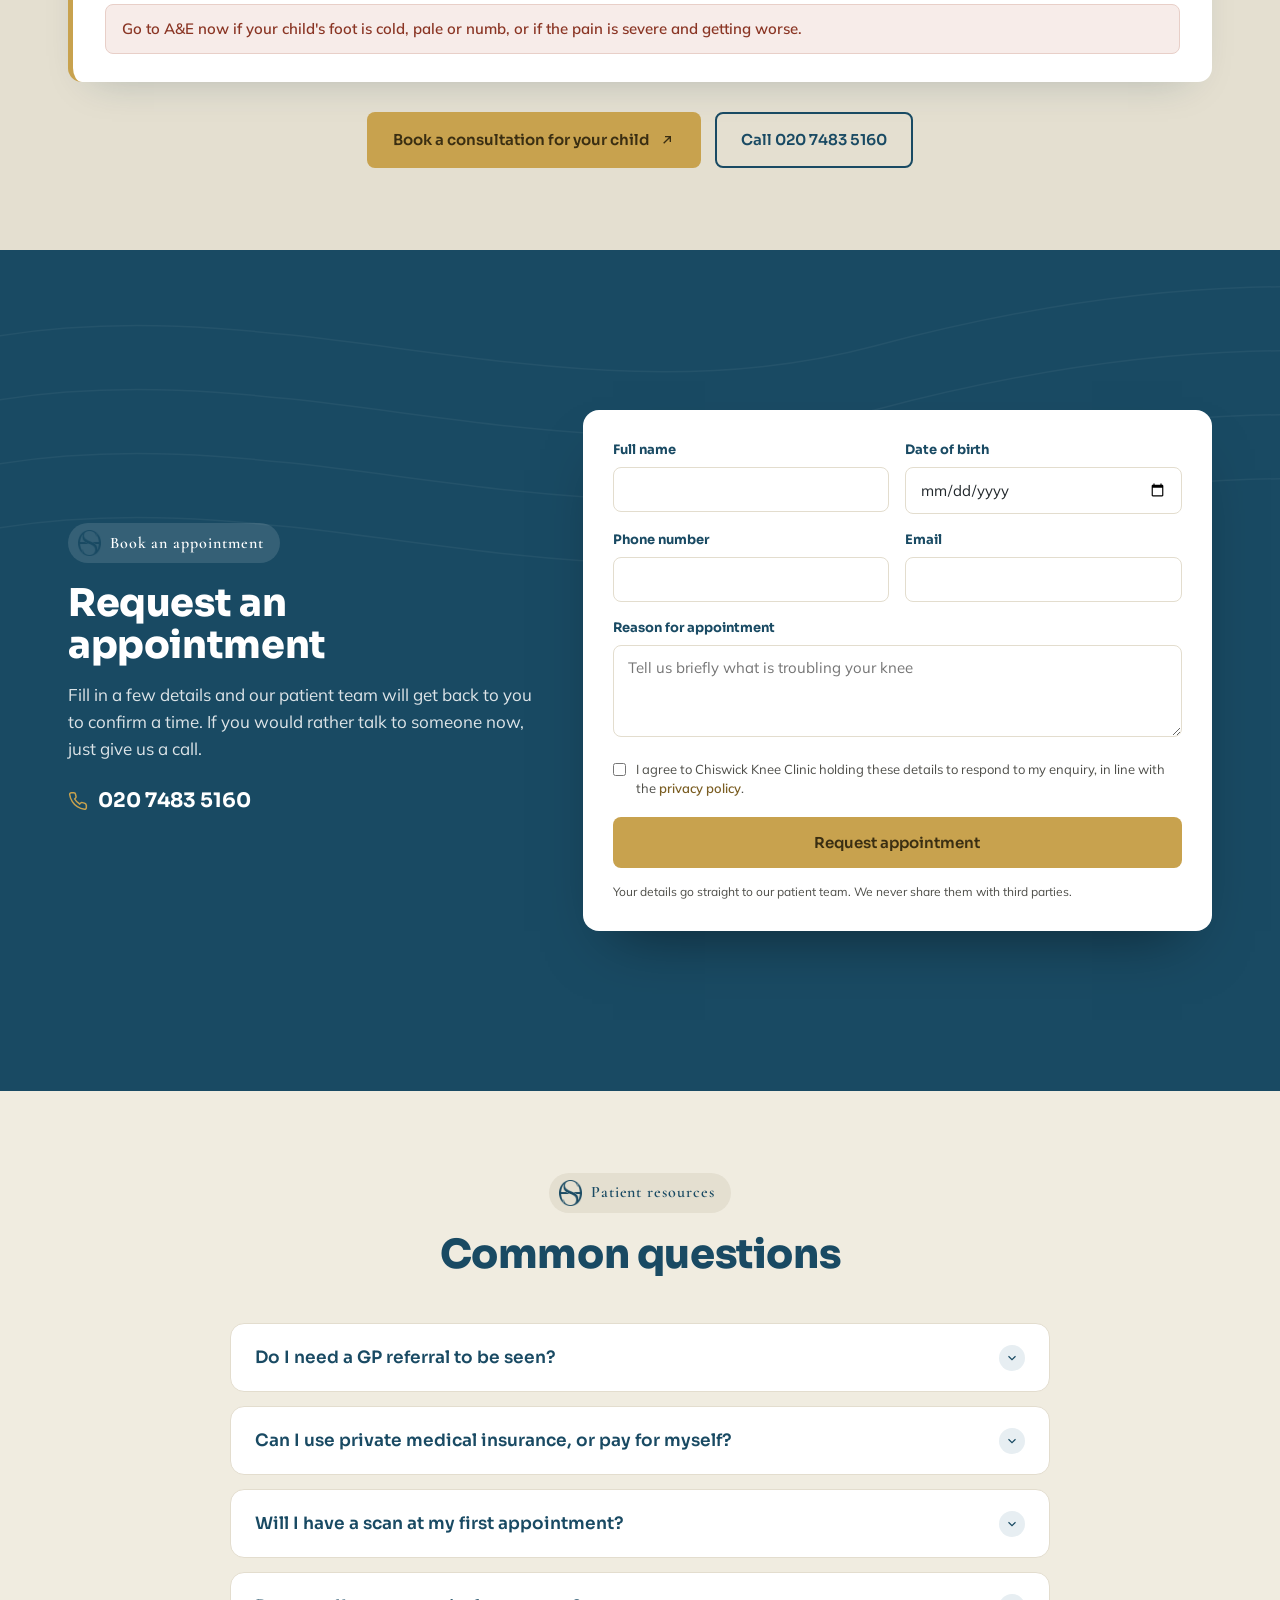
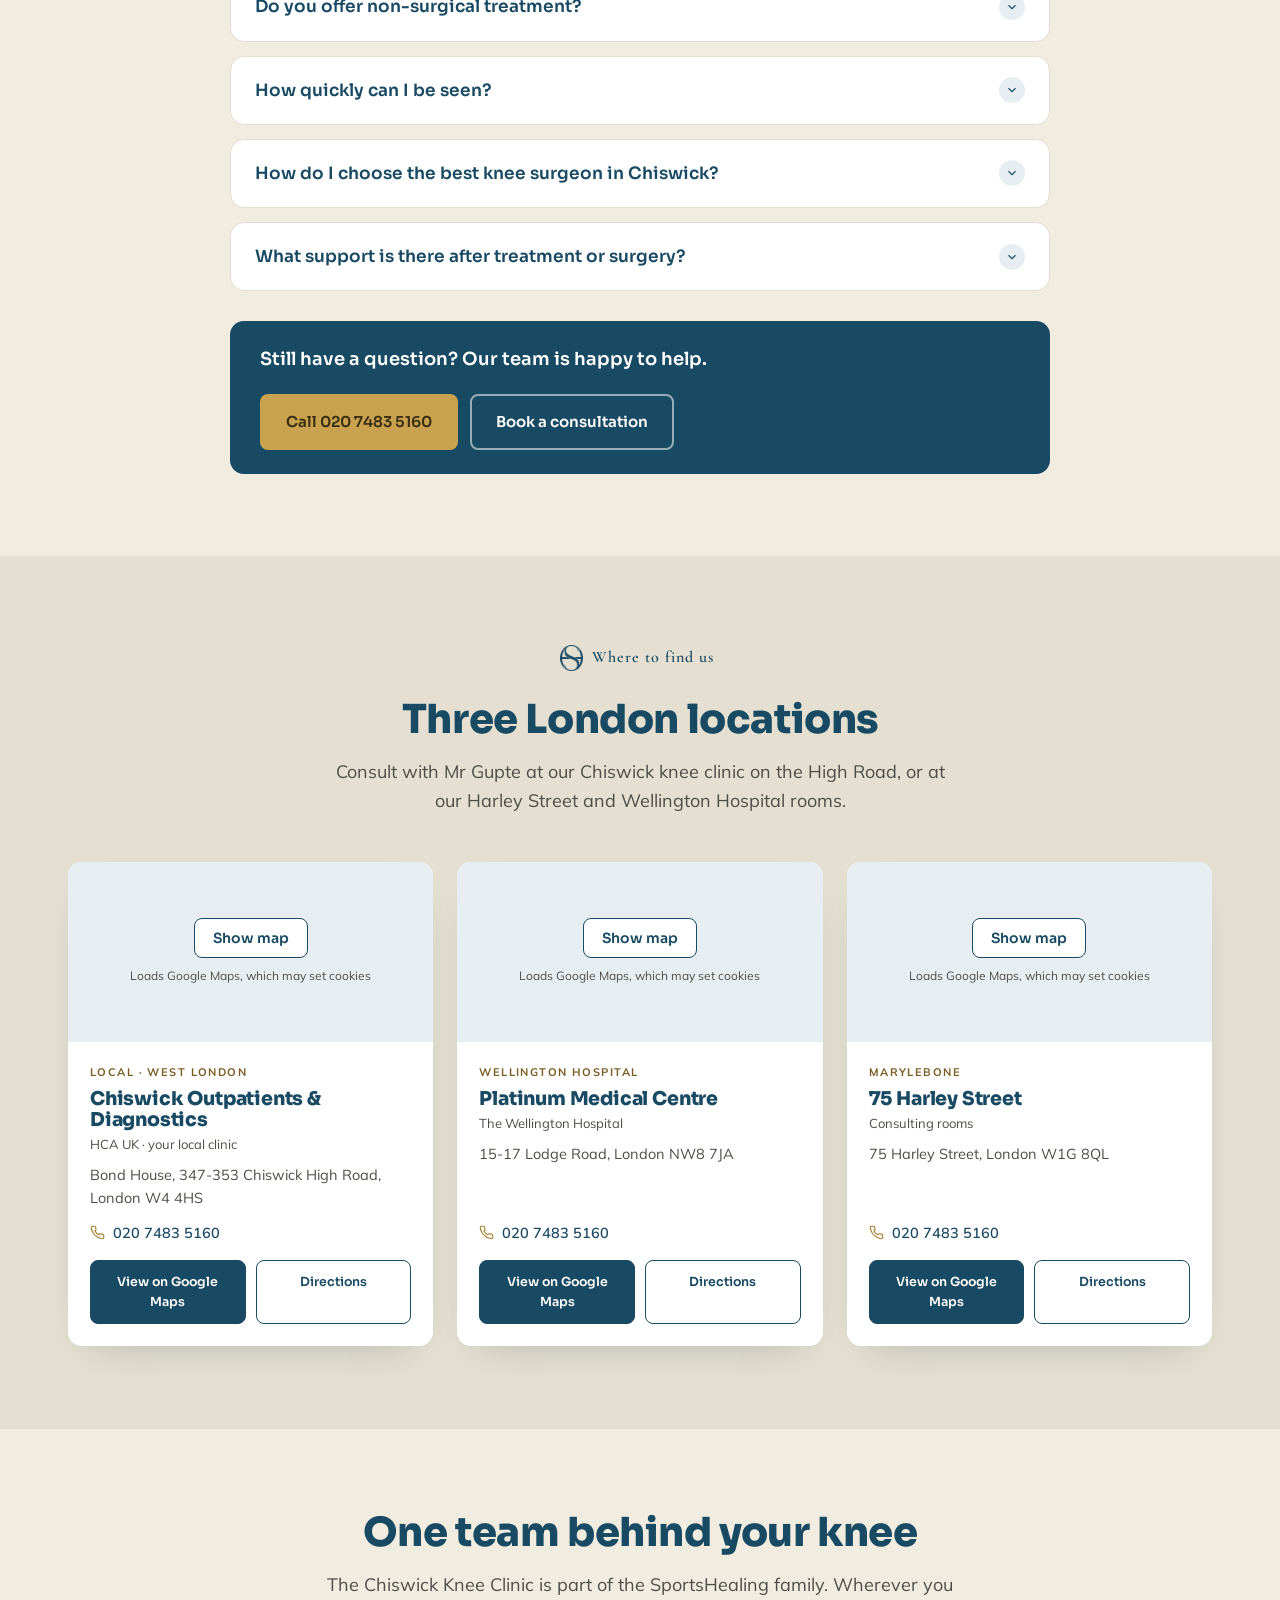
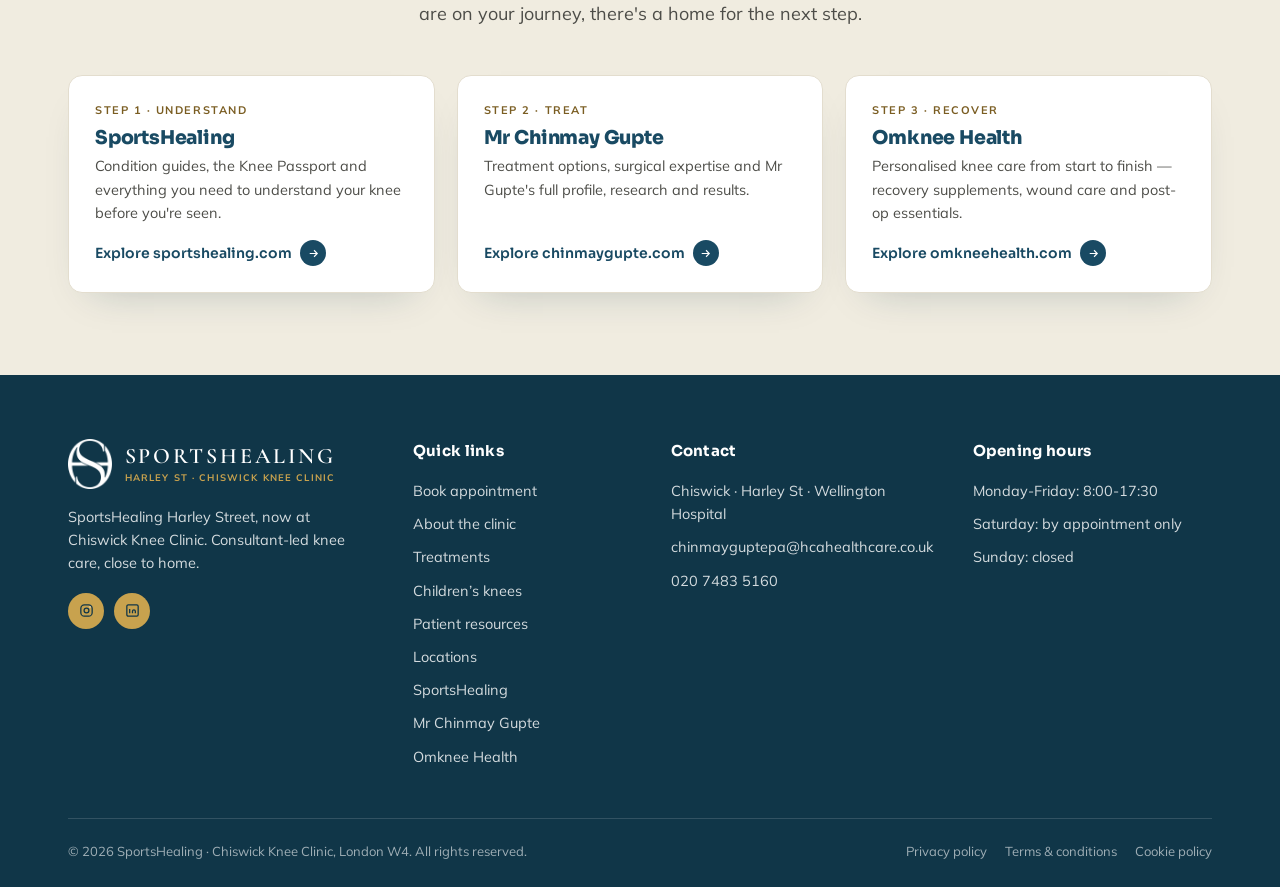
==== commit f7458f95: "Draft a Children's knee care section, for Mr Gupte to review Not for release until Mr Gupte approves" ====
--- a/index.html
+++ b/index.html
@@ -182,6 +182,16 @@
   .band .eyebrow .mark svg{stroke:var(--primary-dark)}
   .band h2{color:#fff;font-size:38px;margin-bottom:16px}
   .band p{color:rgba(255,255,255,.82);font-size:18px;margin-bottom:30px}
+
+  /* ---------- Children ---------- */
+  .kids{background:var(--greige)}
+  .flags{margin-top:34px;background:var(--card);border-radius:var(--r-md);border-left:5px solid var(--gold);
+    padding:28px 32px;box-shadow:var(--shadow)}
+  .flags h3{font-size:21px;margin-bottom:12px}
+  .flags ul{margin:0 0 16px 20px;font-size:15.5px}
+  .flags li{margin-bottom:6px}
+  .flags .urgent{background:#f7ece9;color:#8a3524;border:1px solid #e8cfc8;border-radius:8px;padding:12px 16px;font-size:15px;font-weight:600}
+  .kids .cta-row{display:flex;gap:14px;flex-wrap:wrap;justify-content:center;margin-top:30px}
 
   /* ---------- FAQ ---------- */
   .faq-list{max-width:820px;margin:0 auto;display:flex;flex-direction:column;gap:14px}
@@ -613,6 +623,51 @@
   </div>
 </section>
 
+<!-- ============ CHILDREN ============ -->
+<section class="kids" id="children">
+  <div class="wrap">
+    <div class="sec-head center reveal">
+      <span class="eyebrow"><img class="eb-mono" src="assets/sportshealing-monogram.png" alt=""><span>Children and teenagers</span></span>
+      <h2>Knee care for children and young athletes</h2>
+      <p>Young knees are still growing, so their injuries are not always the same as an adult's. Mr Gupte treats both children and adults, and plans your child's care around how much growing they have left.</p>
+    </div>
+    <div class="cards">
+      <div class="card reveal">
+        <div class="cic"><svg viewBox="0 0 24 24"><path d="M6 4c3 4 3 12 0 16M18 4c-3 4-3 12 0 16M6 8h12M6 16h12"/></svg></div>
+        <h3>Sports injuries and ACL tears</h3>
+        <p>ACL tears in children need care that protects the growth plates, the soft growing areas near the ends of the bones. If surgery is needed, the technique is chosen to suit your child's age and growth.</p>
+      </div>
+      <div class="card reveal">
+        <div class="cic"><svg viewBox="0 0 24 24"><circle cx="12" cy="12" r="8"/><path d="M12 6c2 3 2 9 0 12M6 12c3-2 9-2 12 0"/></svg></div>
+        <h3>Meniscus and discoid meniscus</h3>
+        <p>A discoid meniscus is an unusually shaped cartilage pad, seen mostly in younger children. It can cause clicking, catching or a knee that will not fully straighten. Torn cartilage in children is repaired where possible, to save the natural knee.</p>
+      </div>
+      <div class="card reveal">
+        <div class="cic"><svg viewBox="0 0 24 24"><path d="M12 3v18M5 8l7-5 7 5M5 16l7 5 7-5"/></svg></div>
+        <h3>Kneecap problems and knock knees</h3>
+        <p>A kneecap that slips out of place, and knock knees (genu valgum), are assessed with your child's growth in mind. Many are managed without surgery.</p>
+      </div>
+    </div>
+    <div class="flags reveal">
+      <h3>When to get your child's knee checked</h3>
+      <p style="margin-bottom:10px">After a knee injury, book a specialist assessment if:</p>
+      <ul>
+        <li>the knee swells up within a few hours</li>
+        <li>your child cannot put weight on the leg</li>
+        <li>they cannot lift the leg straight while lying down</li>
+        <li>the knee locks, catches or gives way</li>
+      </ul>
+      <p style="margin-bottom:16px">Swelling after an injury can mean a serious injury inside the knee, even when an X-ray looks normal.</p>
+      <p class="urgent">Go to A&amp;E now if your child's foot is cold, pale or numb, or if the pain is severe and getting worse.</p>
+    </div>
+    <div class="cta-row reveal">
+      <a class="btn btn-primary" href="#book">Book a consultation for your child
+        <svg viewBox="0 0 24 24"><path d="M7 17L17 7M9 7h8v8"/></svg></a>
+      <a class="btn btn-outline" href="tel:+442074835160">Call 020 7483 5160</a>
+    </div>
+  </div>
+</section>
+
 <!-- ============ CTA BAND ============ -->
 <!-- ============ BOOK APPOINTMENT ============ -->
 <section class="book" id="book">
@@ -786,6 +841,7 @@
           <li><a href="#book">Book appointment</a></li>
           <li><a href="#about">About the clinic</a></li>
           <li><a href="#treat">Treatments</a></li>
+          <li><a href="#children">Children’s knees</a></li>
           <li><a href="#faq">Patient resources</a></li>
           <li><a href="#locations">Locations</a></li>
           <li><a href="https://www.sportshealing.com/" target="_blank" rel="noopener">SportsHealing</a></li>
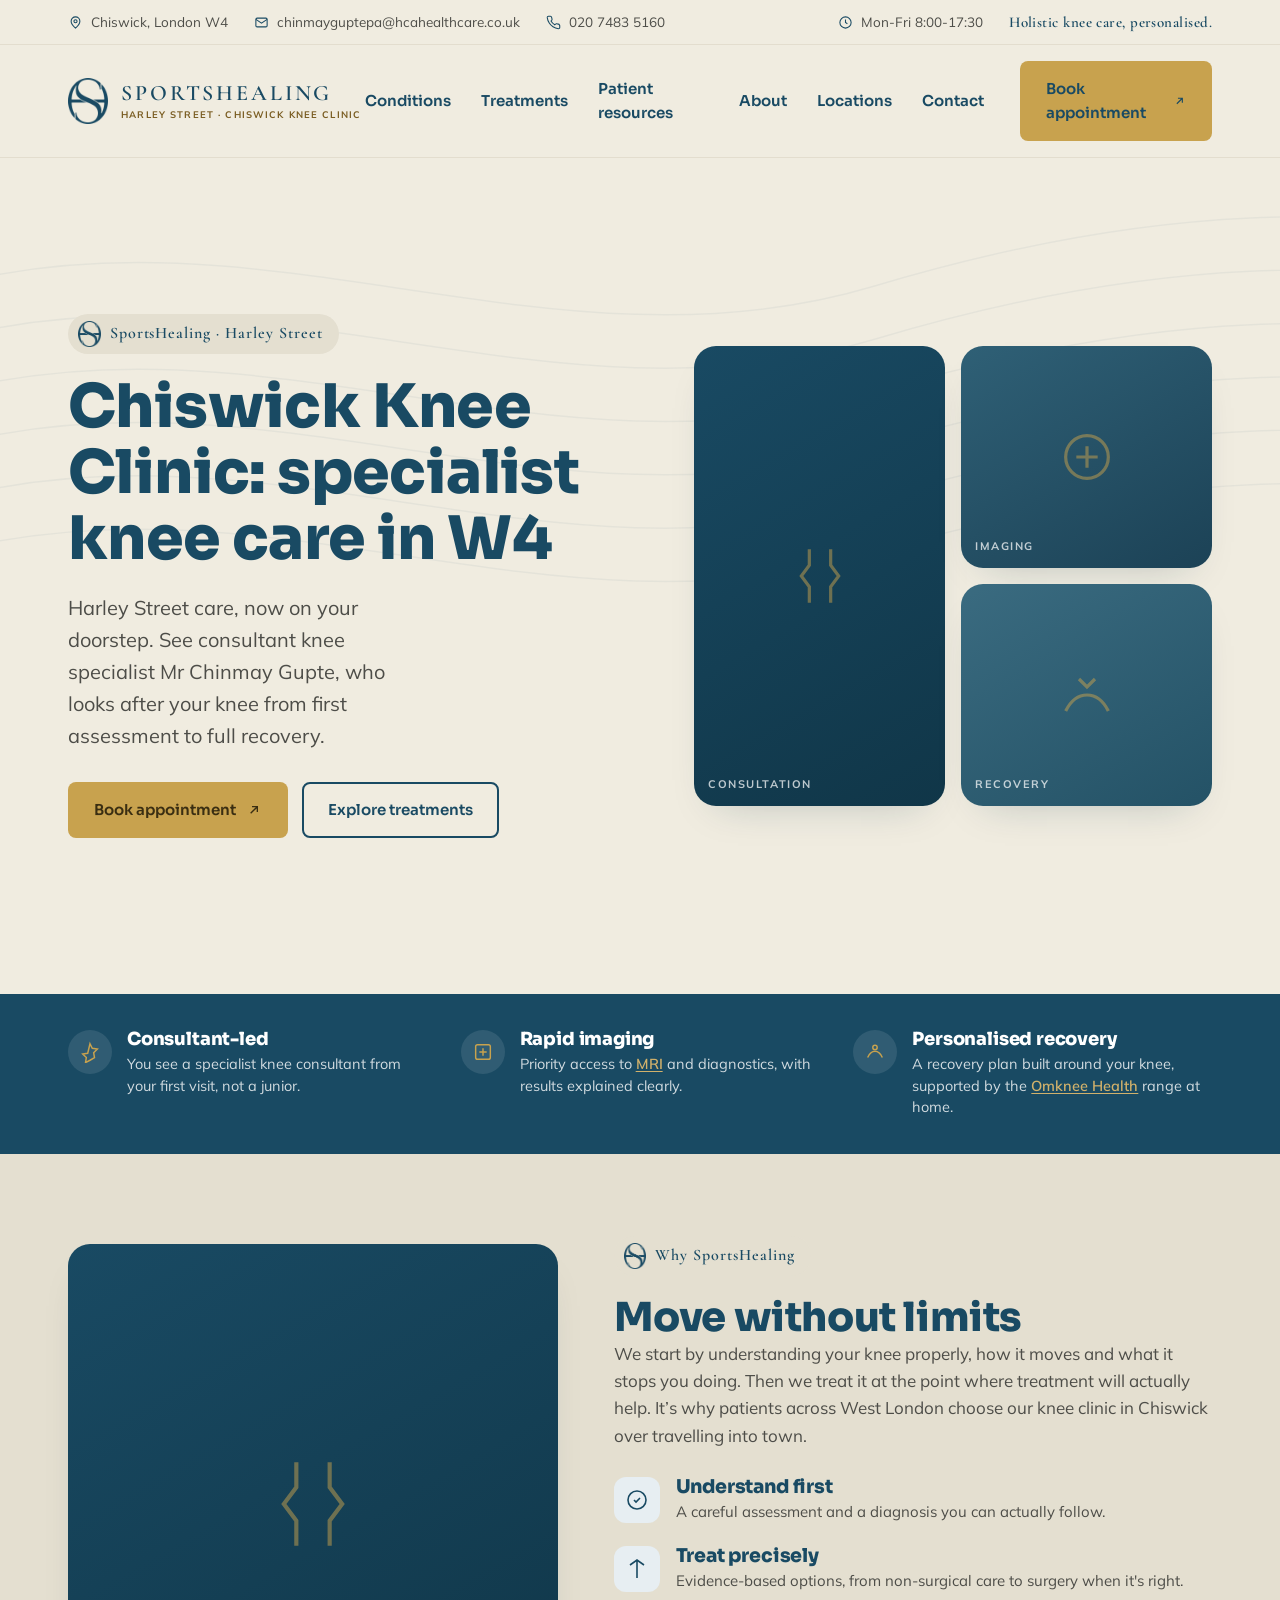
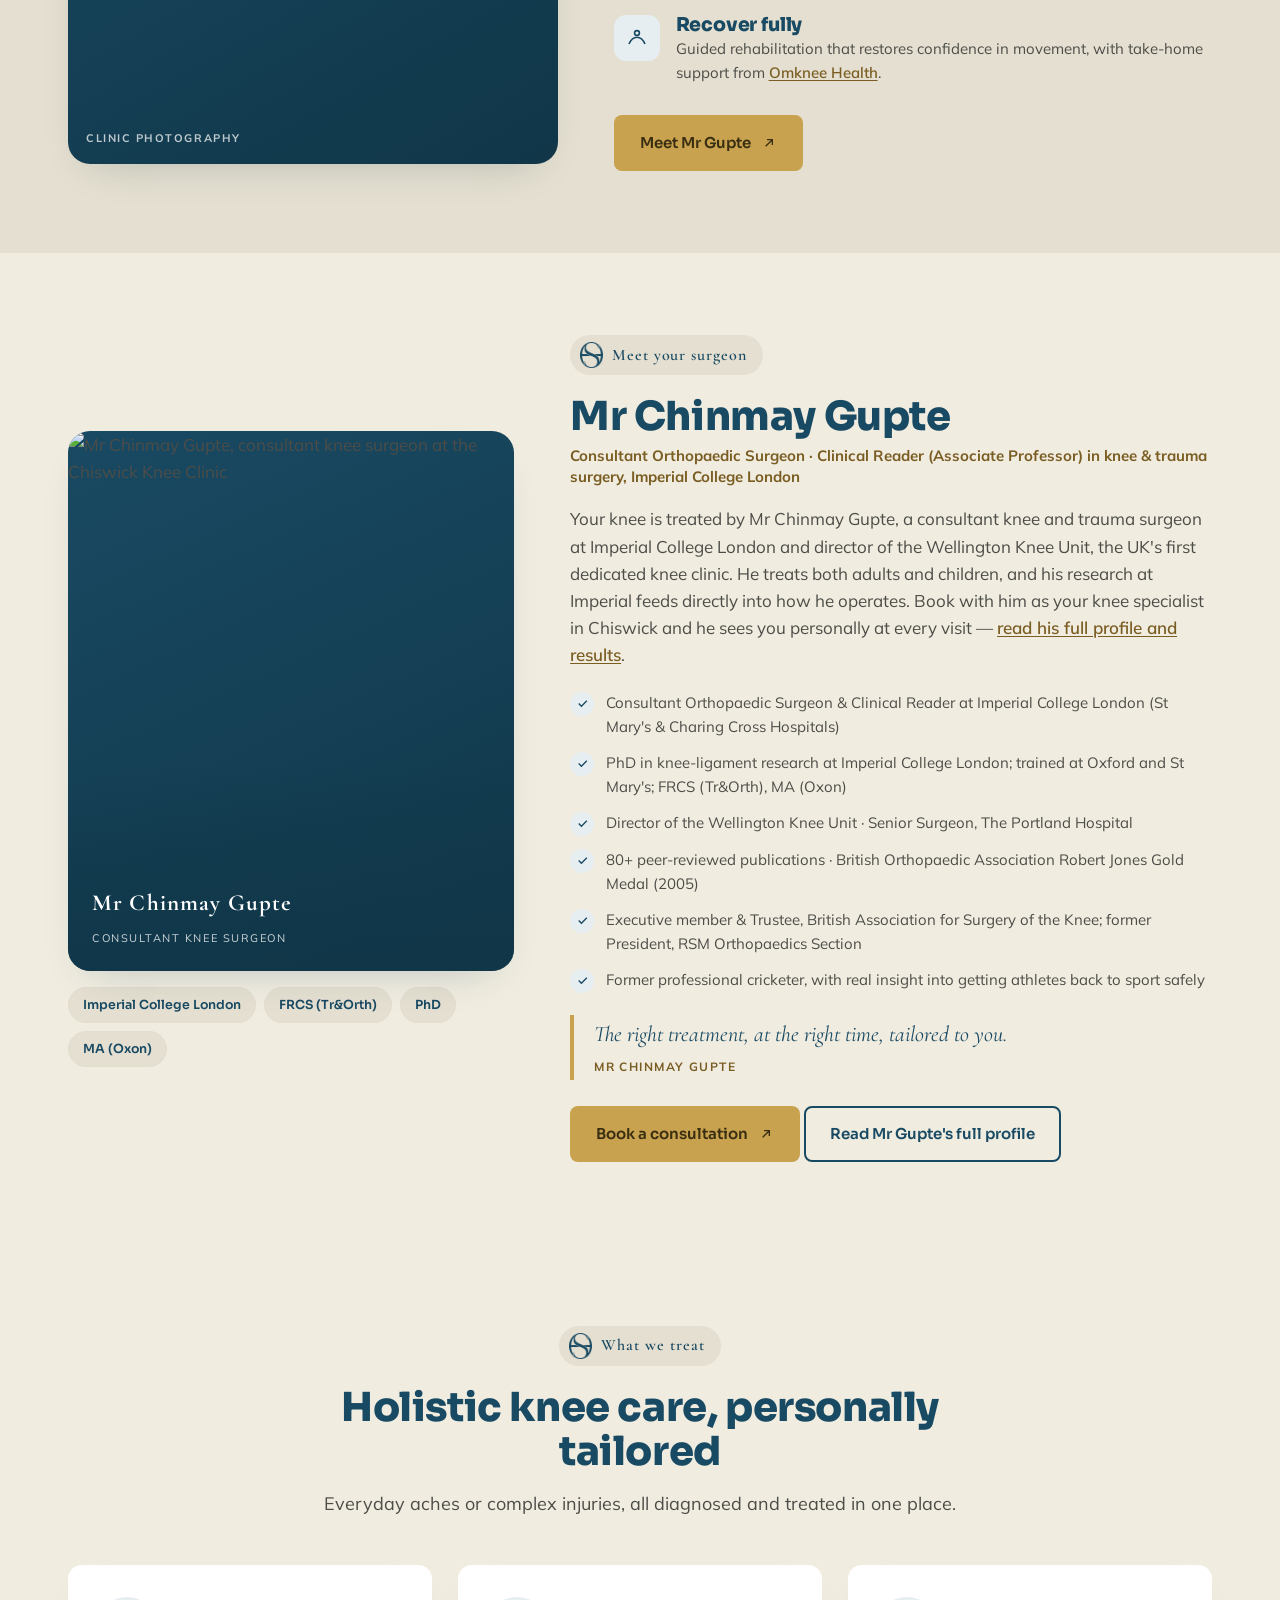
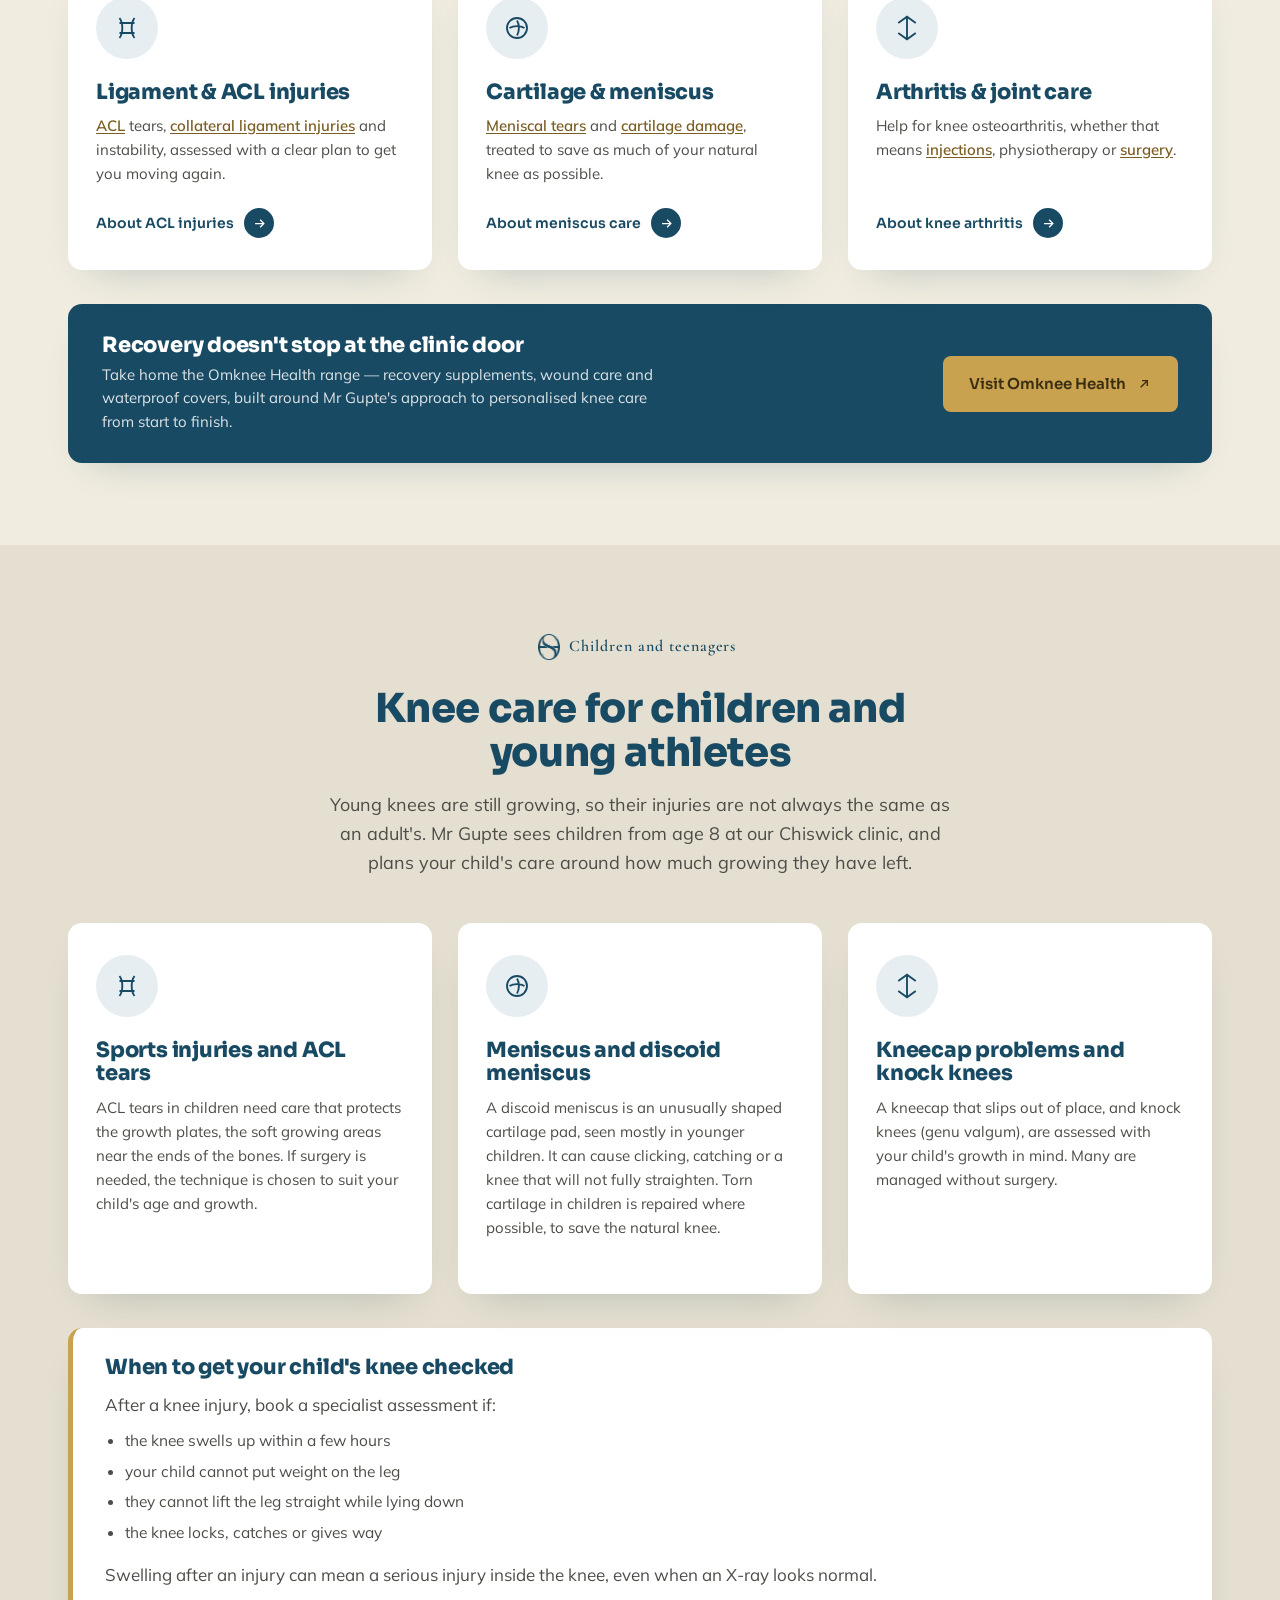
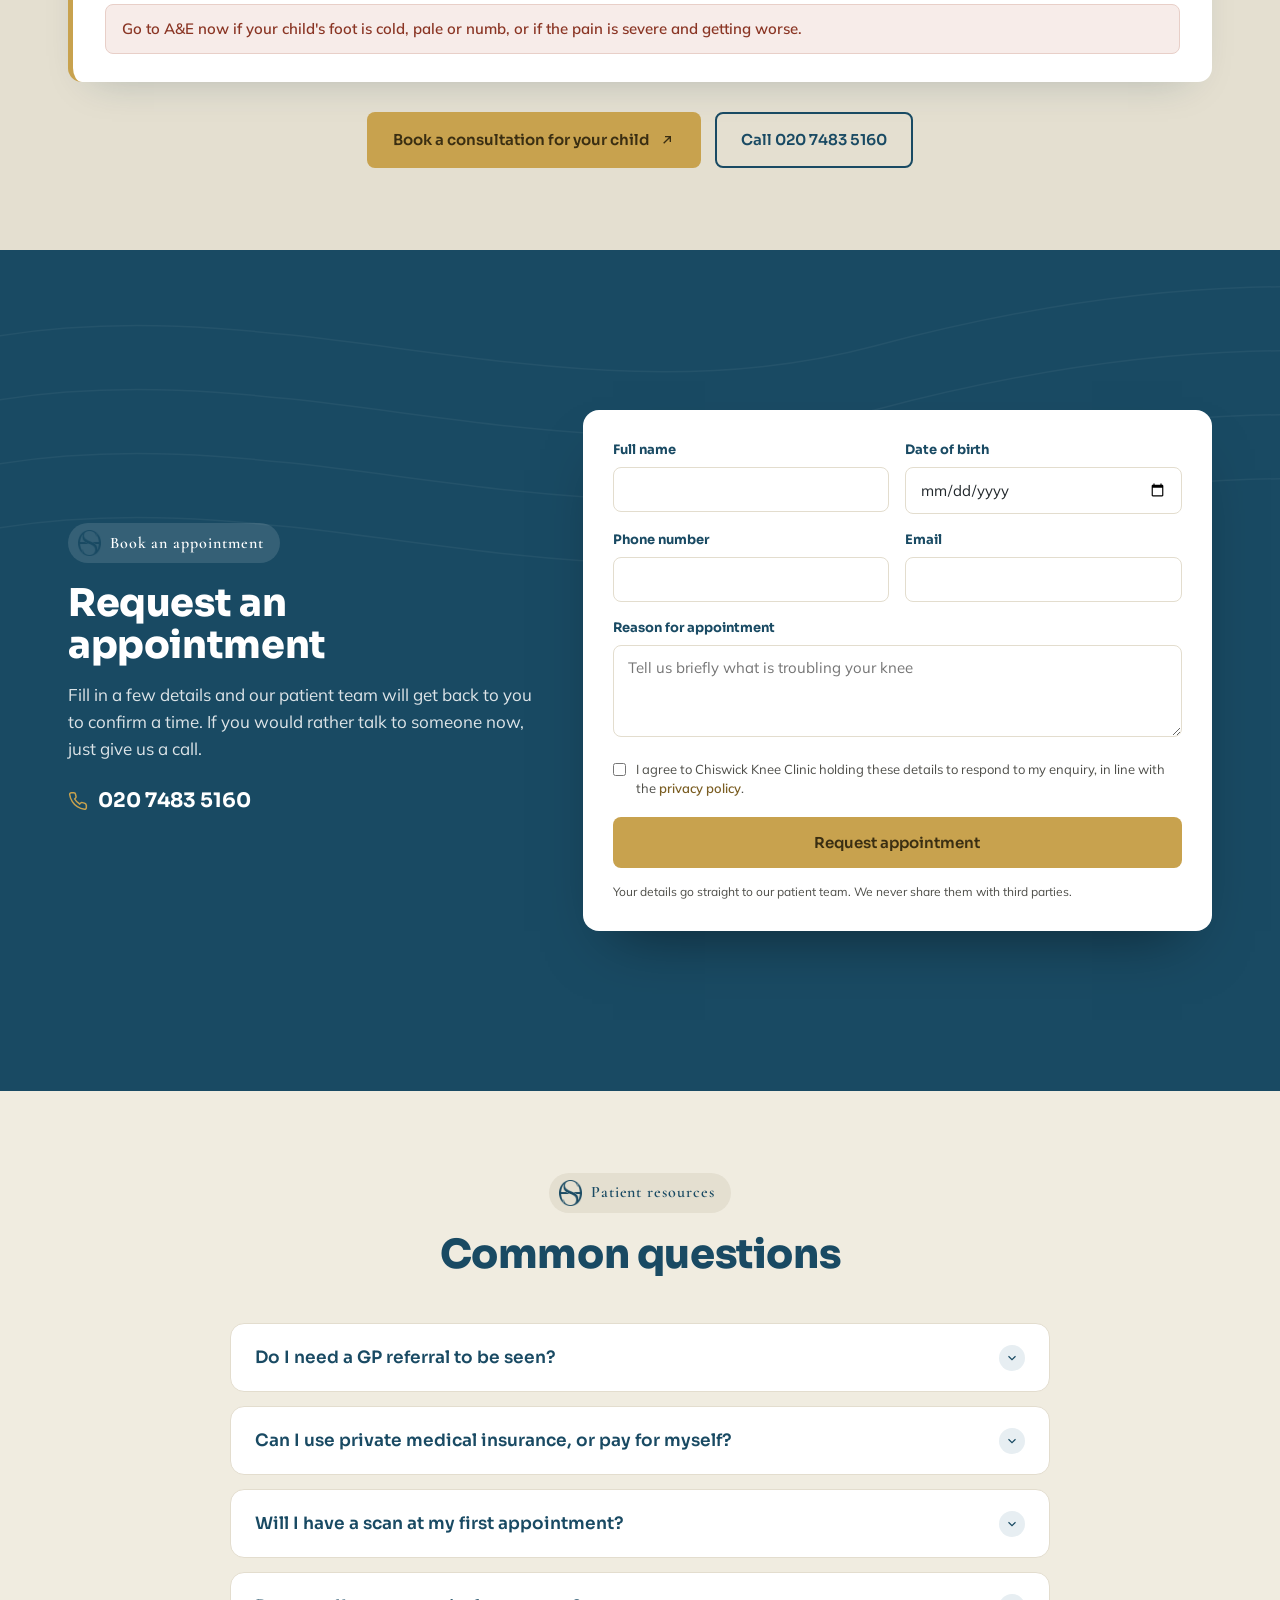
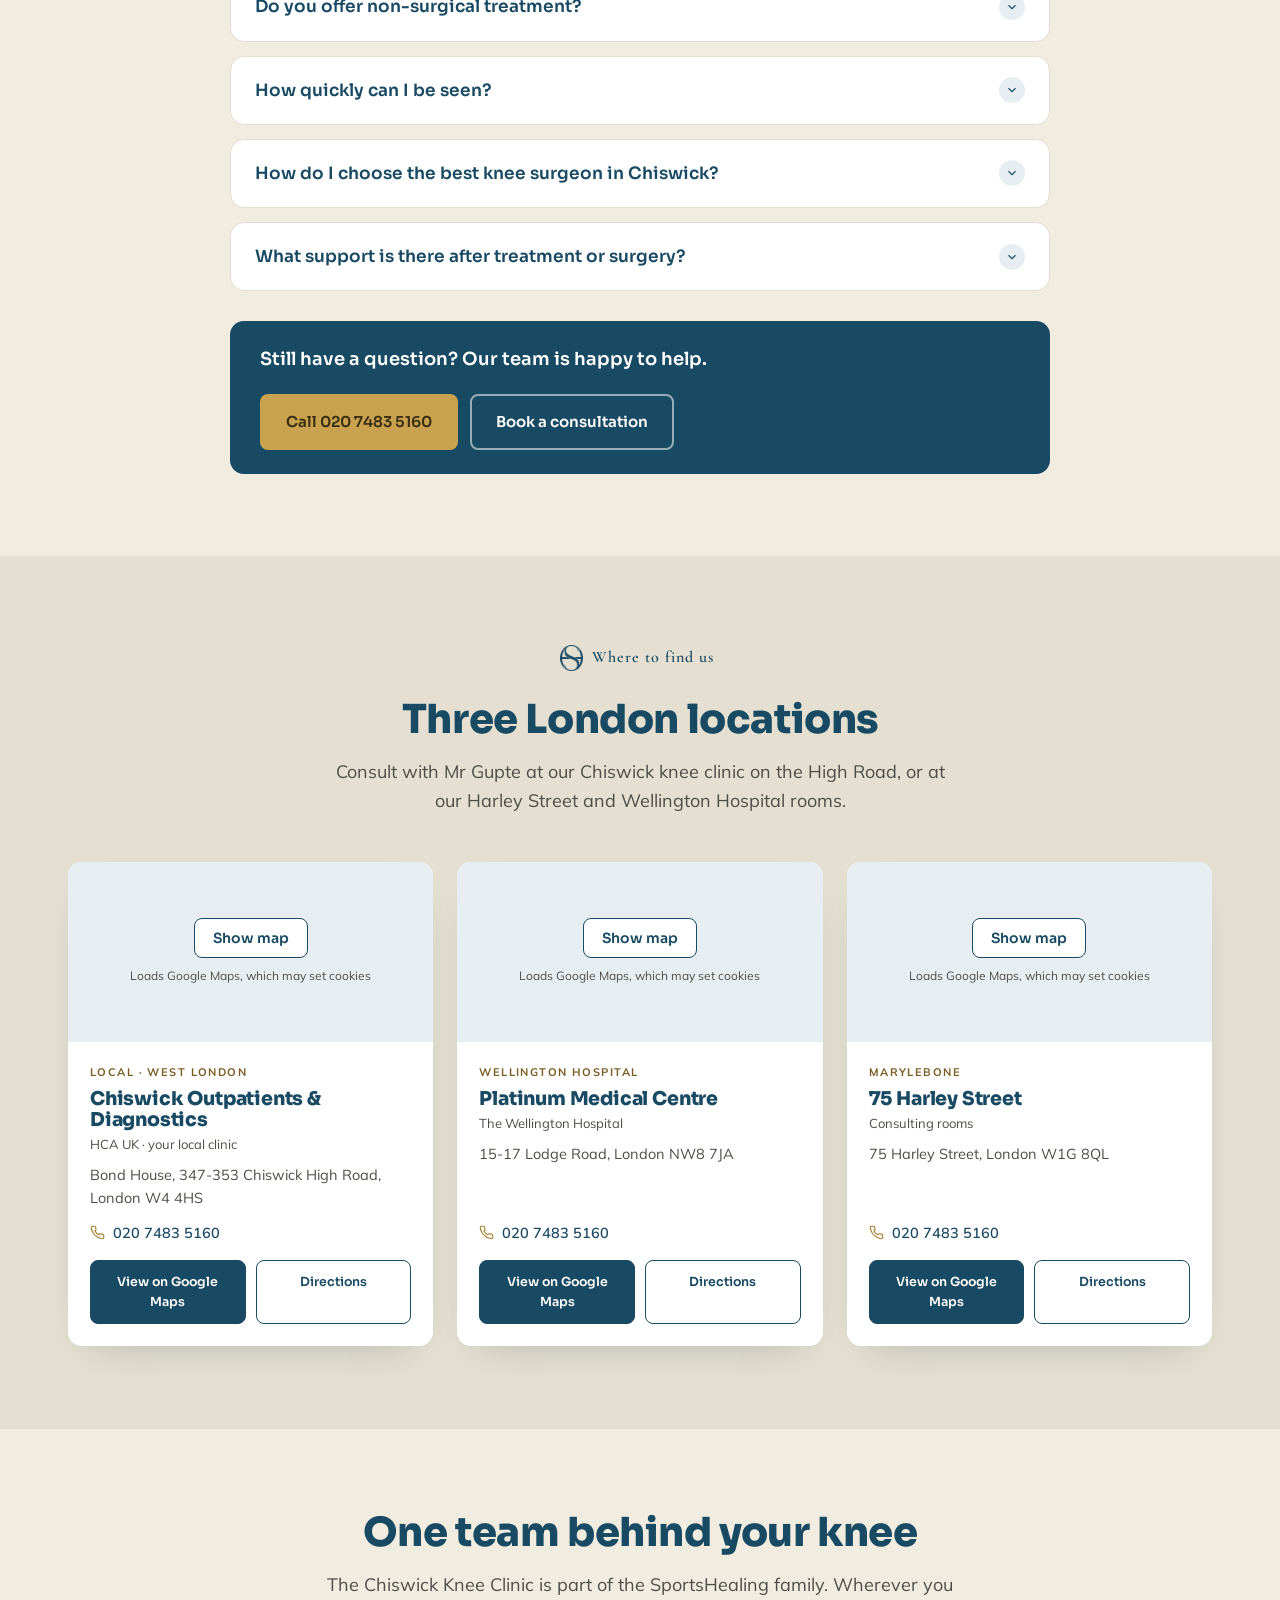
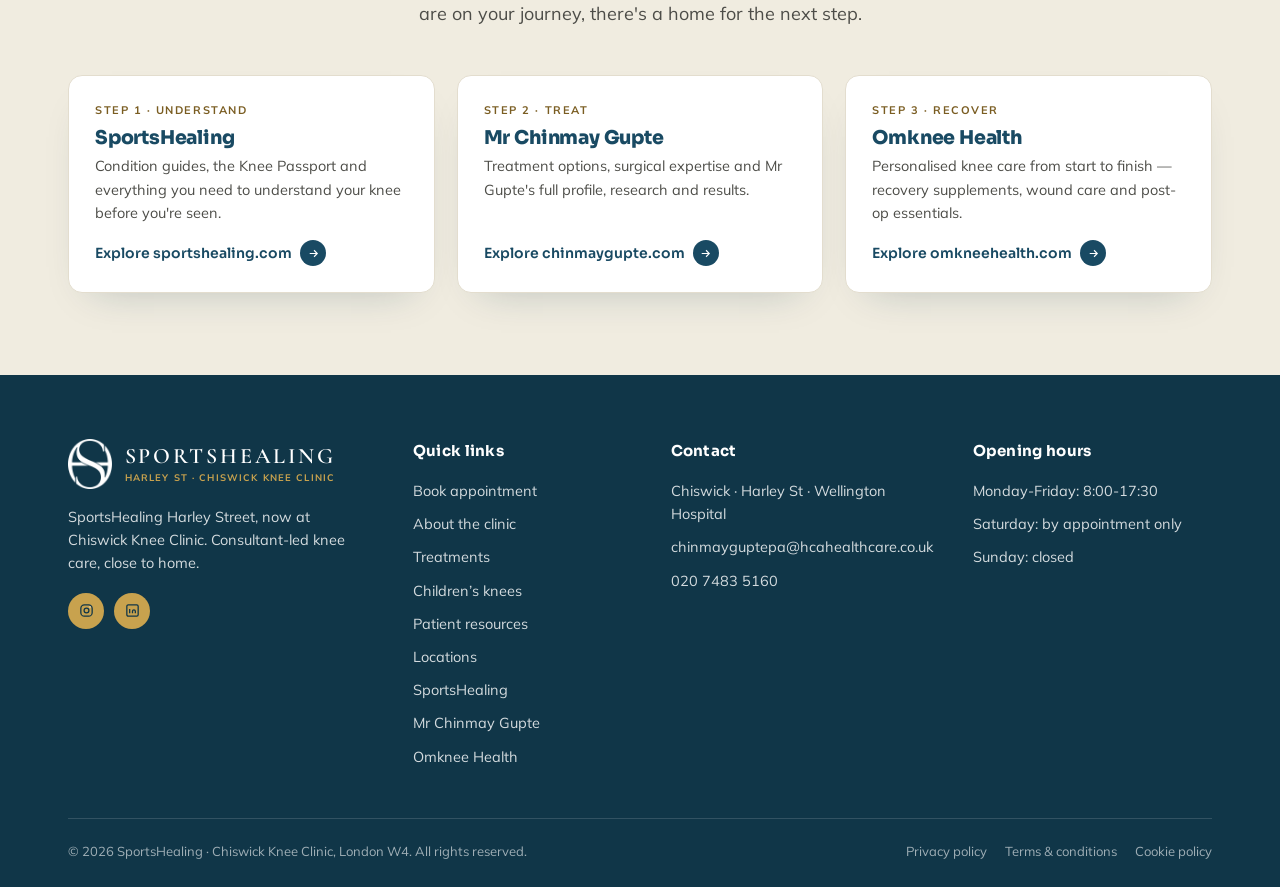
==== commit 5d033cfa: "Children's section: state that Mr Gupte sees children from age 8 in Chiswick Confirmed by the owner." ====
--- a/index.html
+++ b/index.html
@@ -629,7 +629,7 @@
     <div class="sec-head center reveal">
       <span class="eyebrow"><img class="eb-mono" src="assets/sportshealing-monogram.png" alt=""><span>Children and teenagers</span></span>
       <h2>Knee care for children and young athletes</h2>
-      <p>Young knees are still growing, so their injuries are not always the same as an adult's. Mr Gupte treats both children and adults, and plans your child's care around how much growing they have left.</p>
+      <p>Young knees are still growing, so their injuries are not always the same as an adult's. Mr Gupte sees children from age 8 at our Chiswick clinic, and plans your child's care around how much growing they have left.</p>
     </div>
     <div class="cards">
       <div class="card reveal">
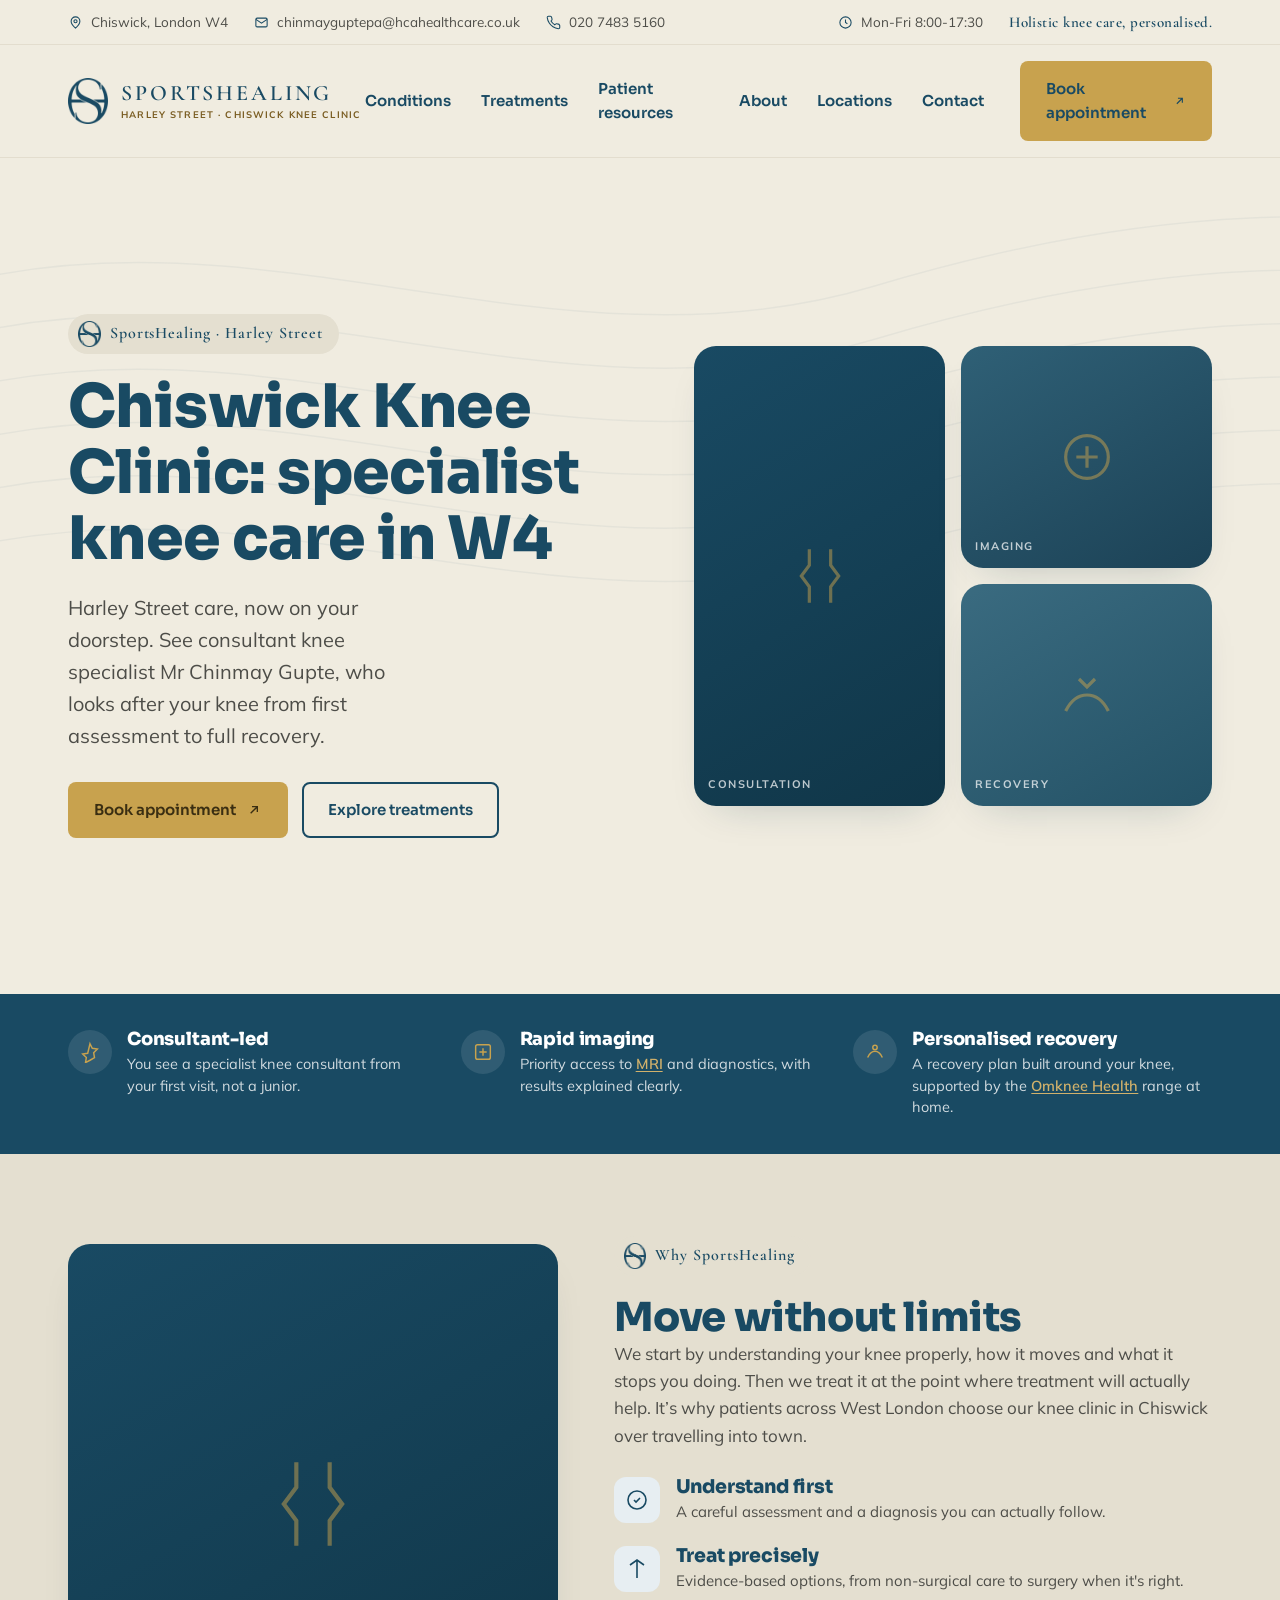
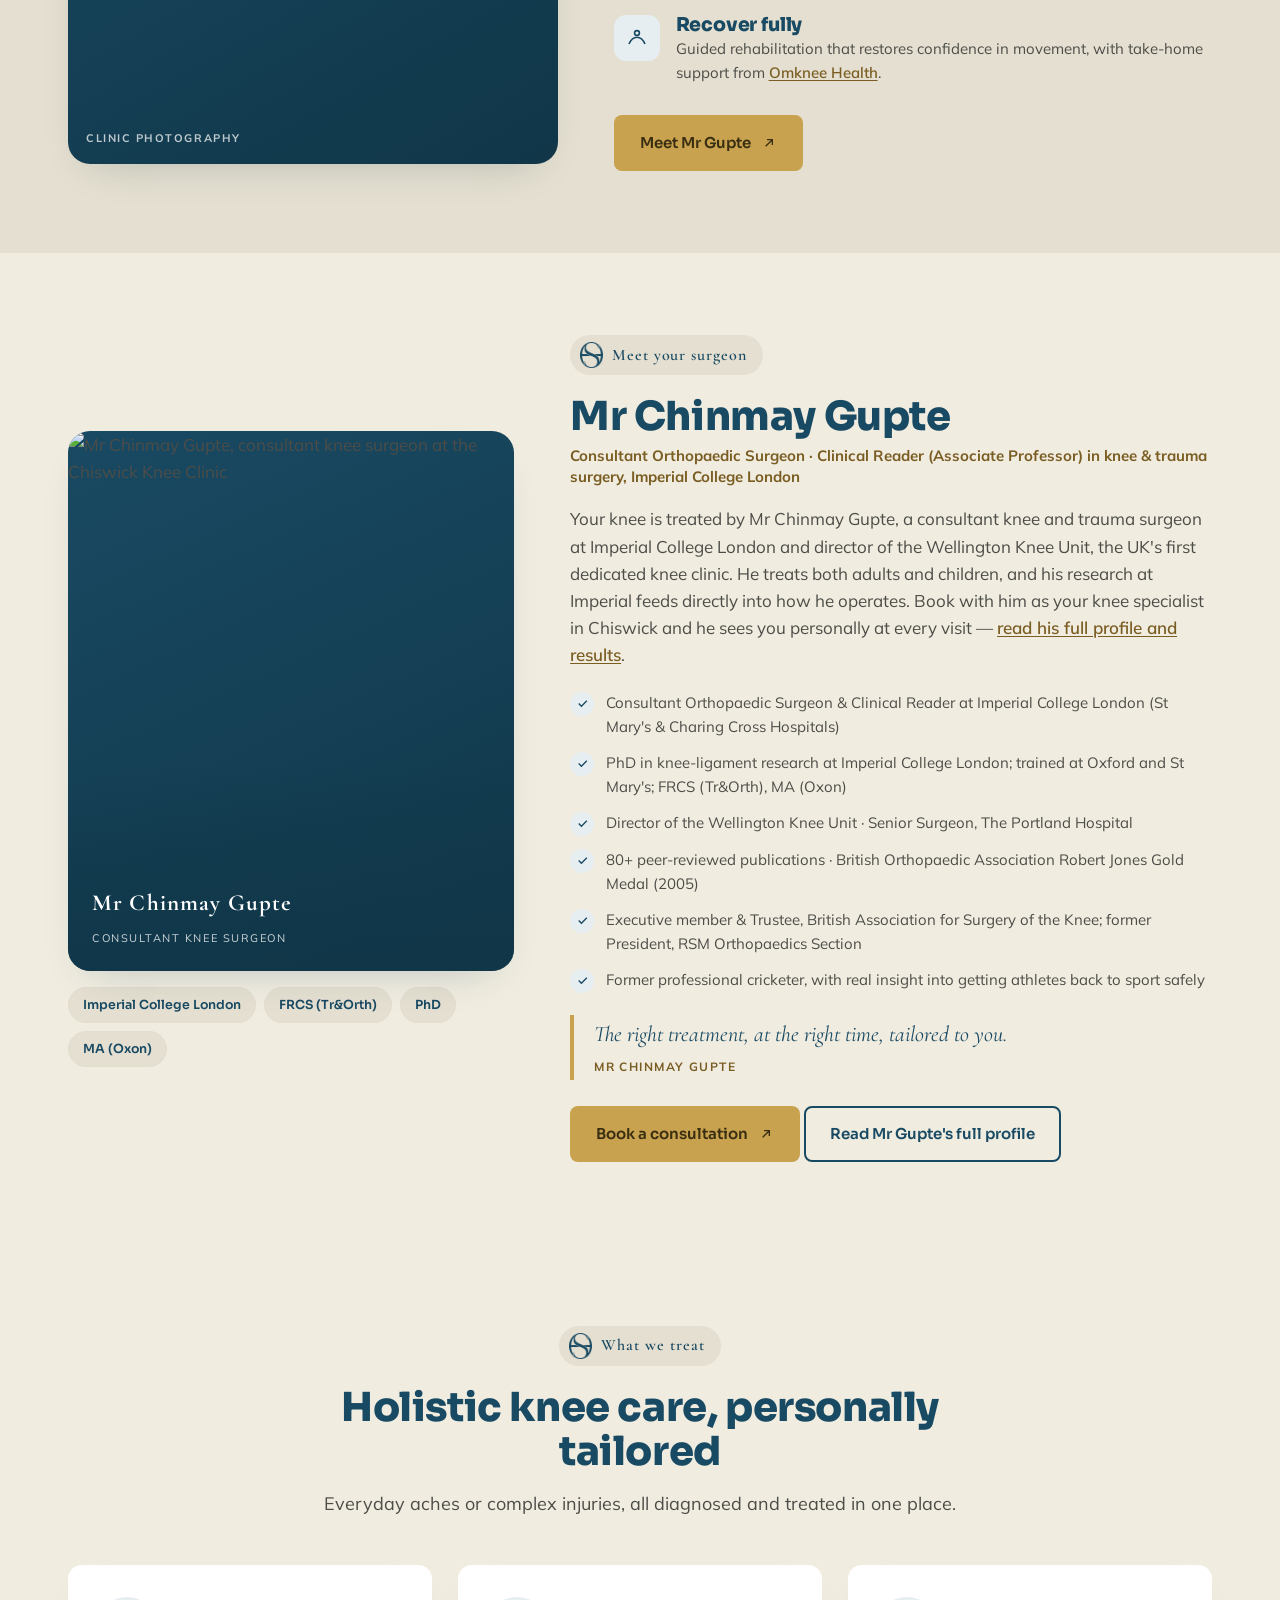
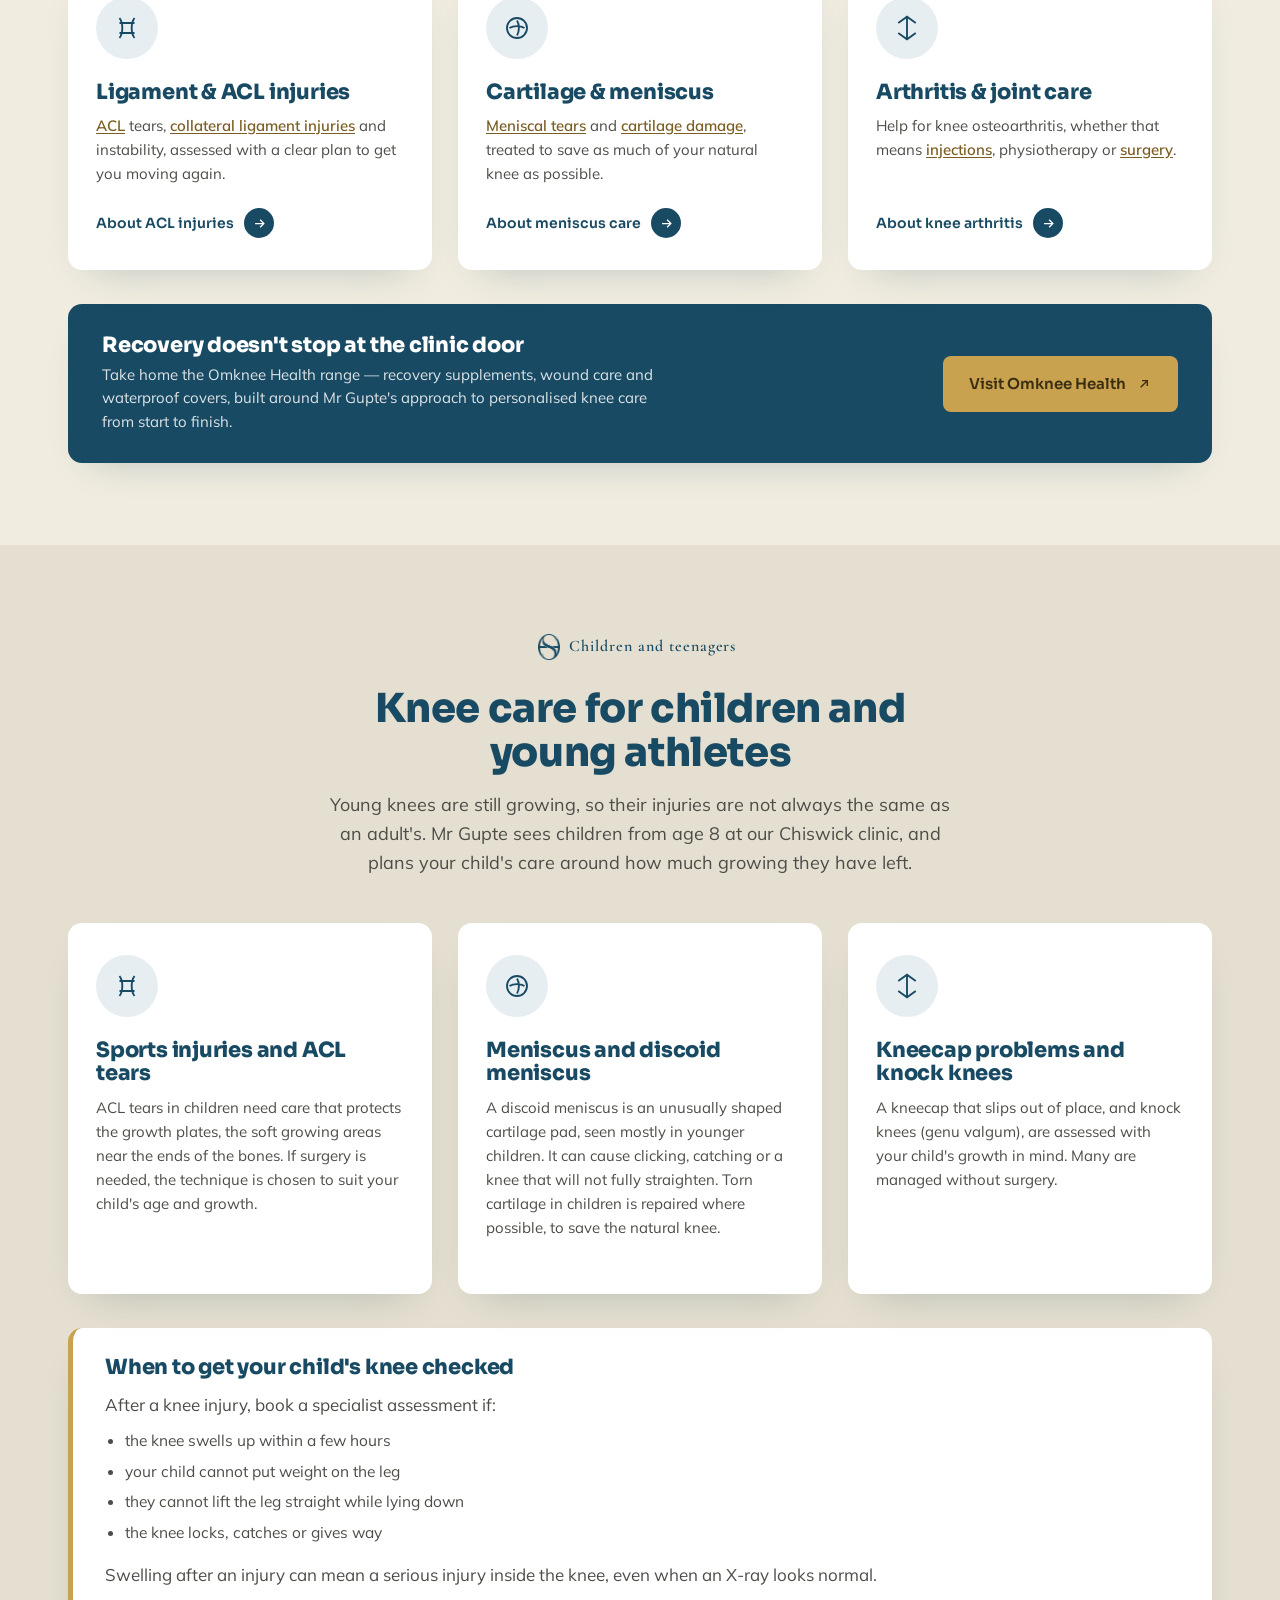
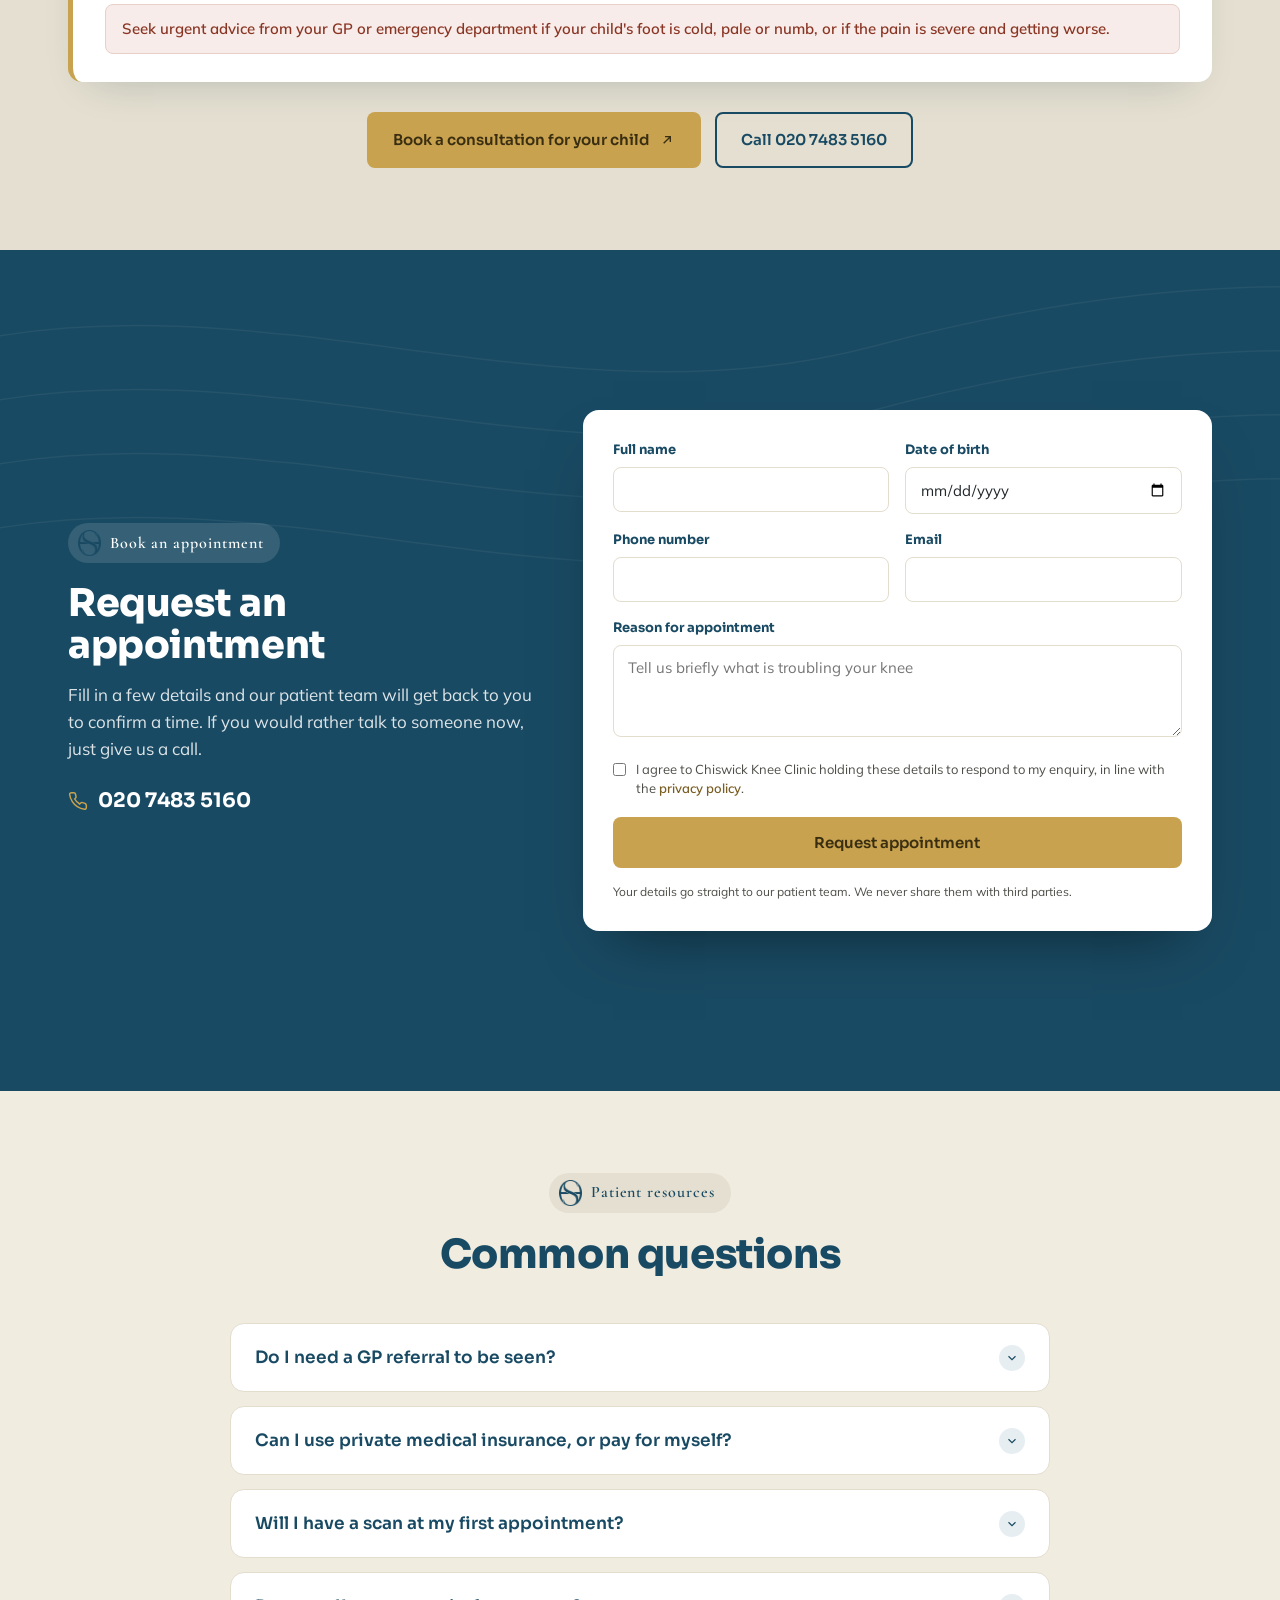
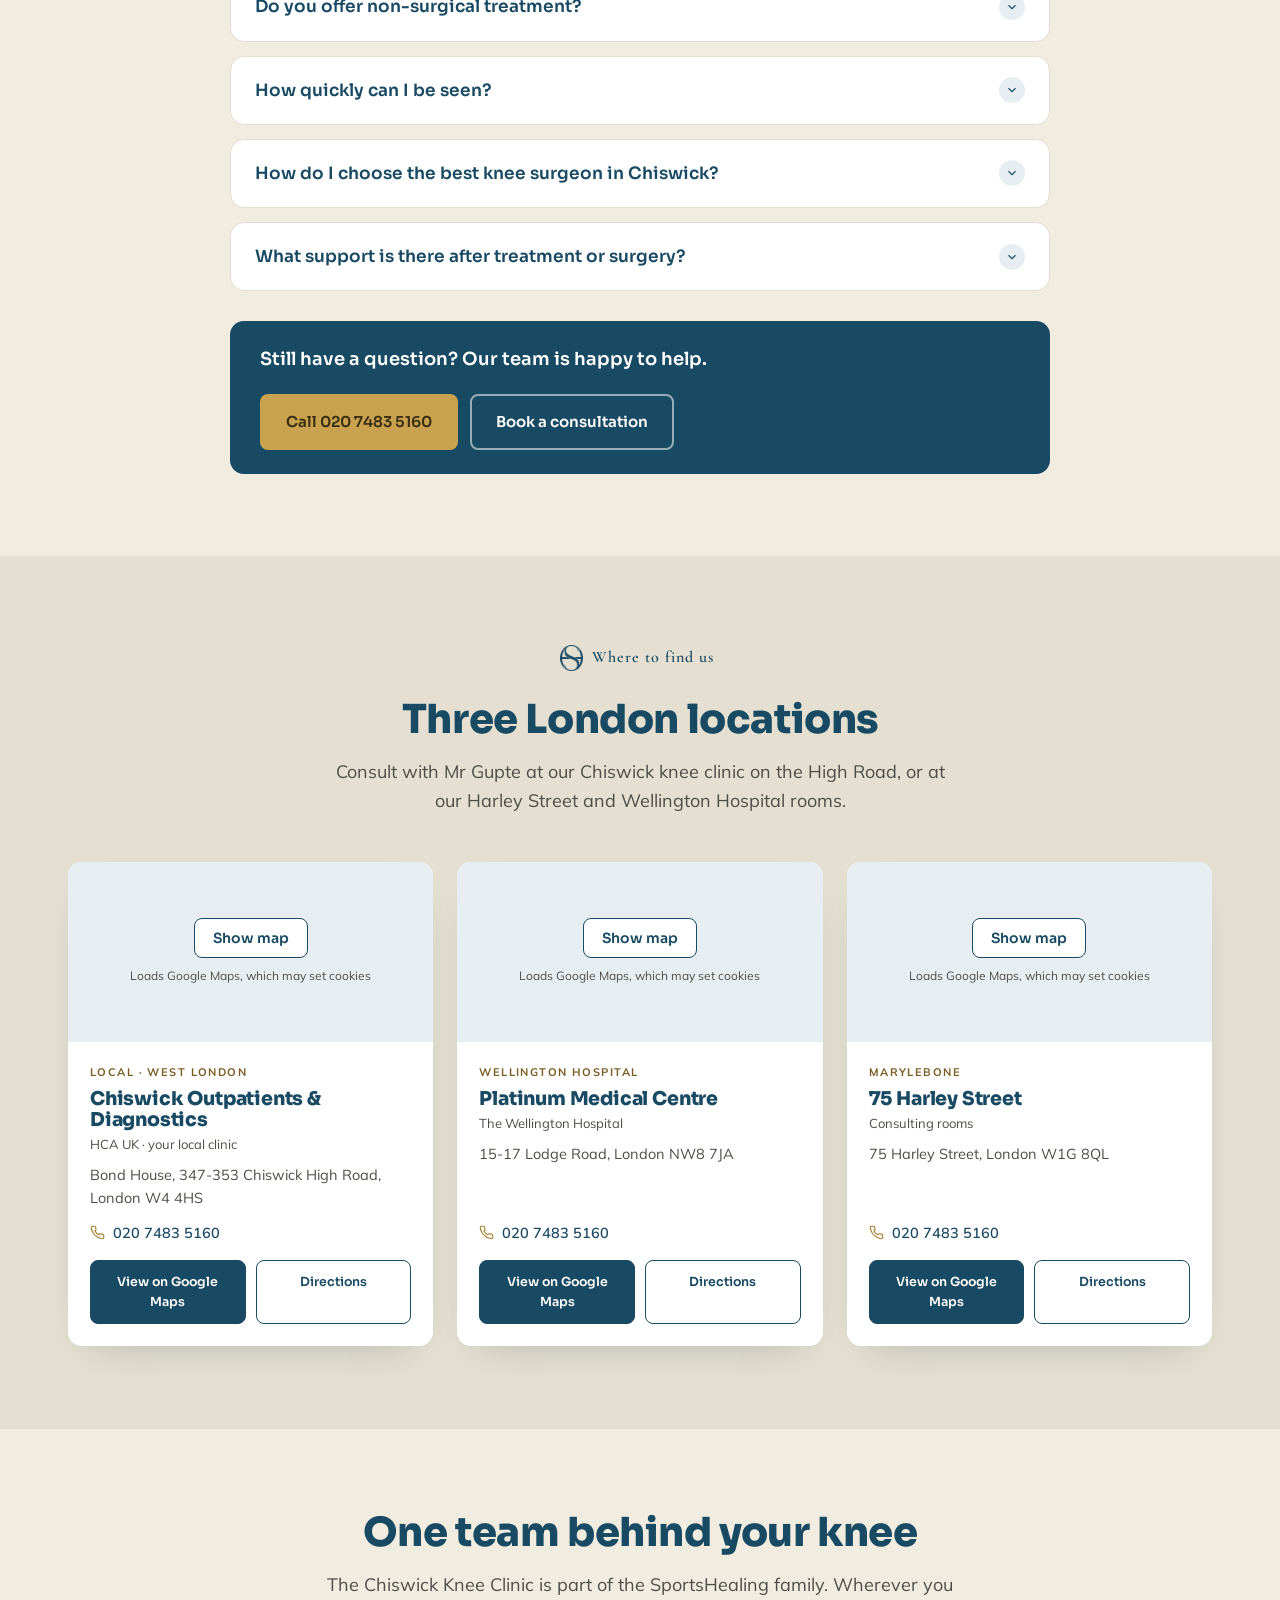
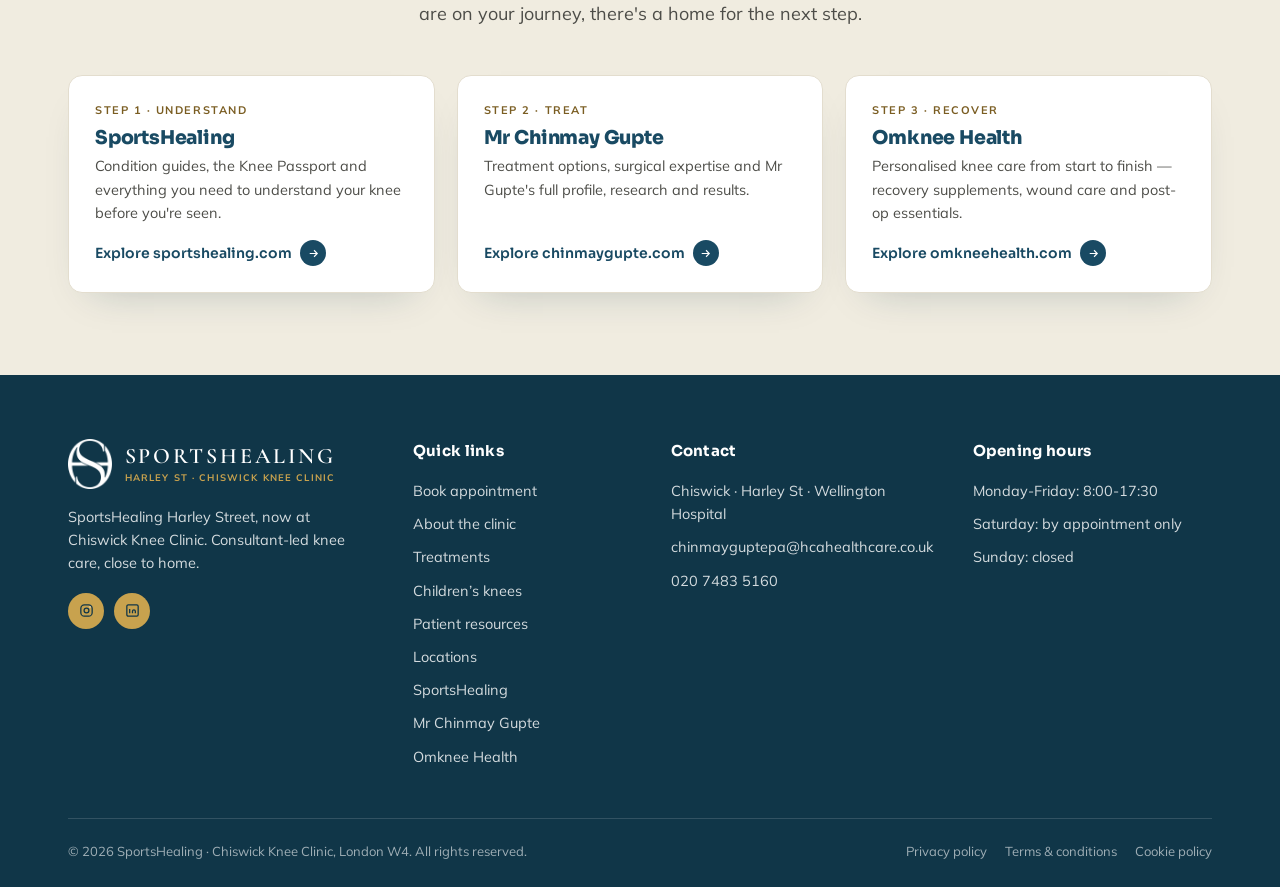
==== commit d2bcb41c: "Children's section: reword the urgent line to GP or emergency department Replaces "Go to A&E now if"" ====
--- a/index.html
+++ b/index.html
@@ -658,7 +658,7 @@
         <li>the knee locks, catches or gives way</li>
       </ul>
       <p style="margin-bottom:16px">Swelling after an injury can mean a serious injury inside the knee, even when an X-ray looks normal.</p>
-      <p class="urgent">Go to A&amp;E now if your child's foot is cold, pale or numb, or if the pain is severe and getting worse.</p>
+      <p class="urgent">Seek urgent advice from your GP or emergency department if your child's foot is cold, pale or numb, or if the pain is severe and getting worse.</p>
     </div>
     <div class="cta-row reveal">
       <a class="btn btn-primary" href="#book">Book a consultation for your child
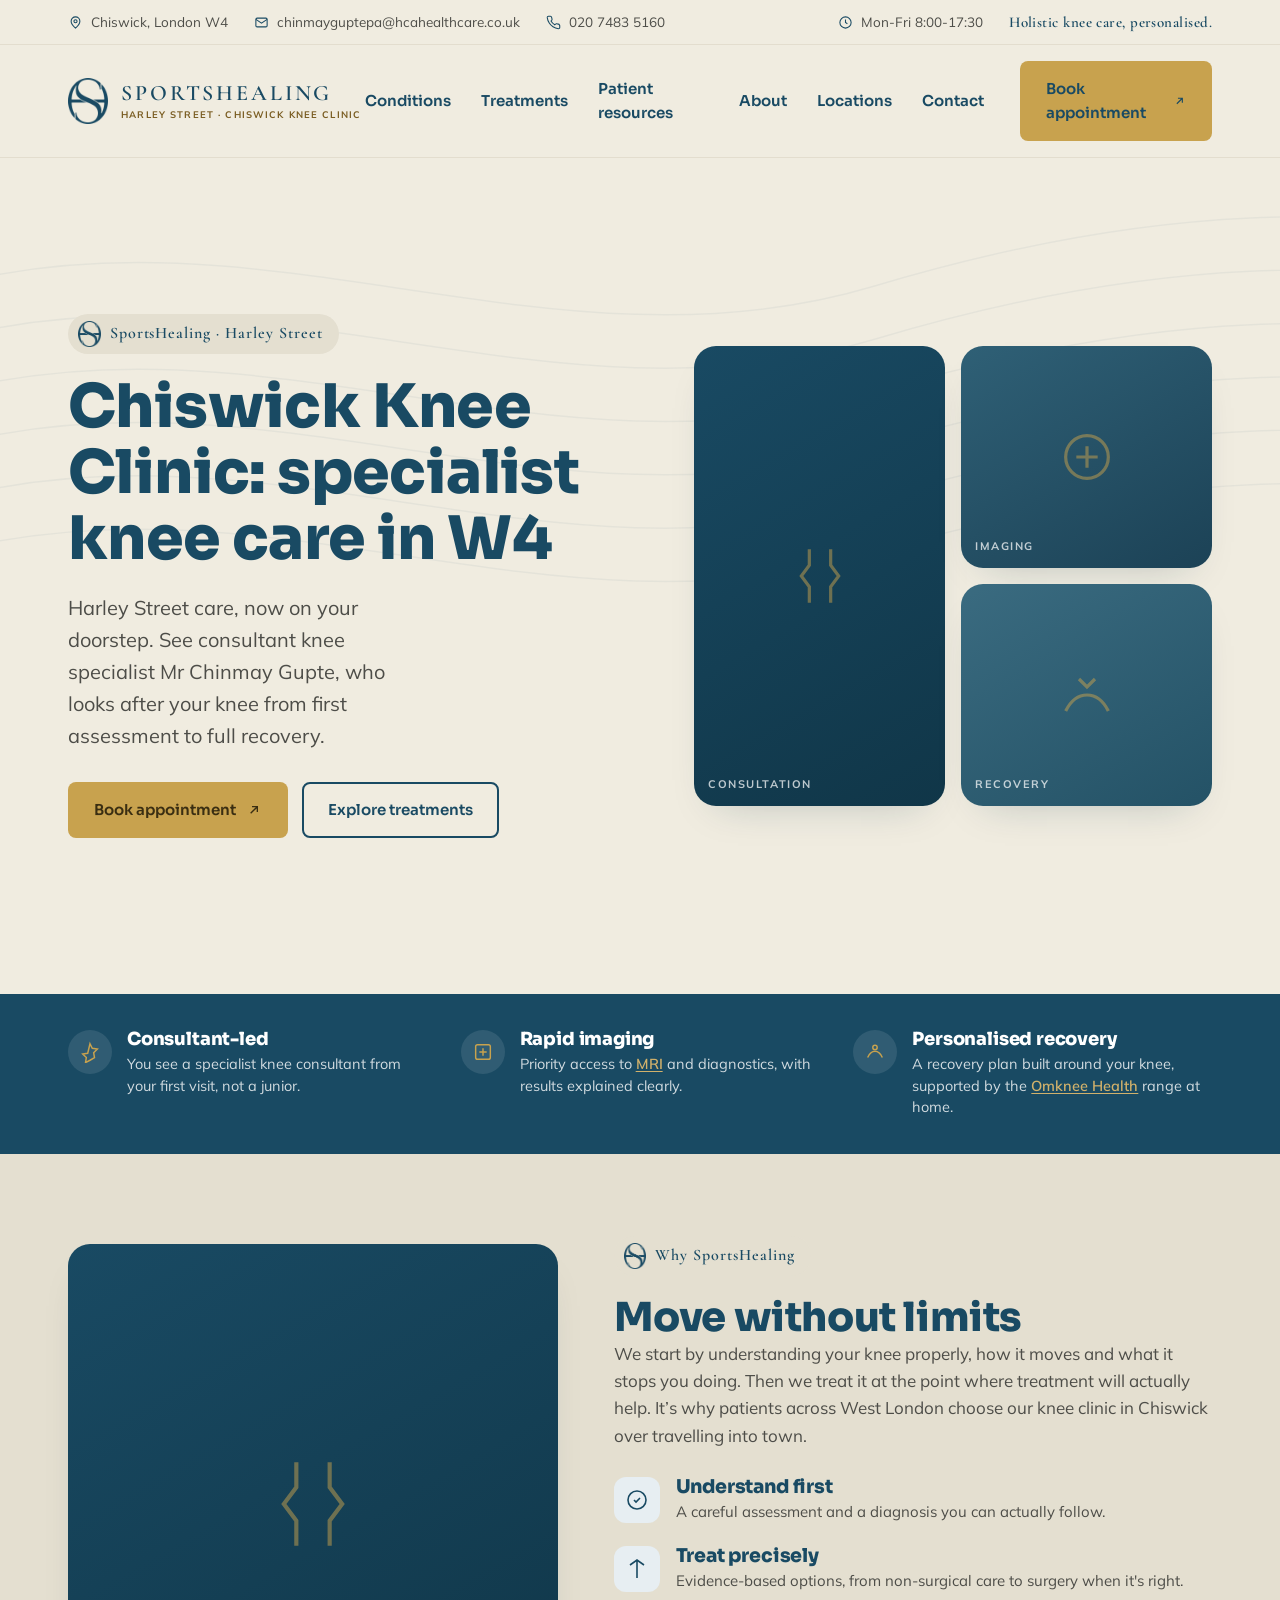
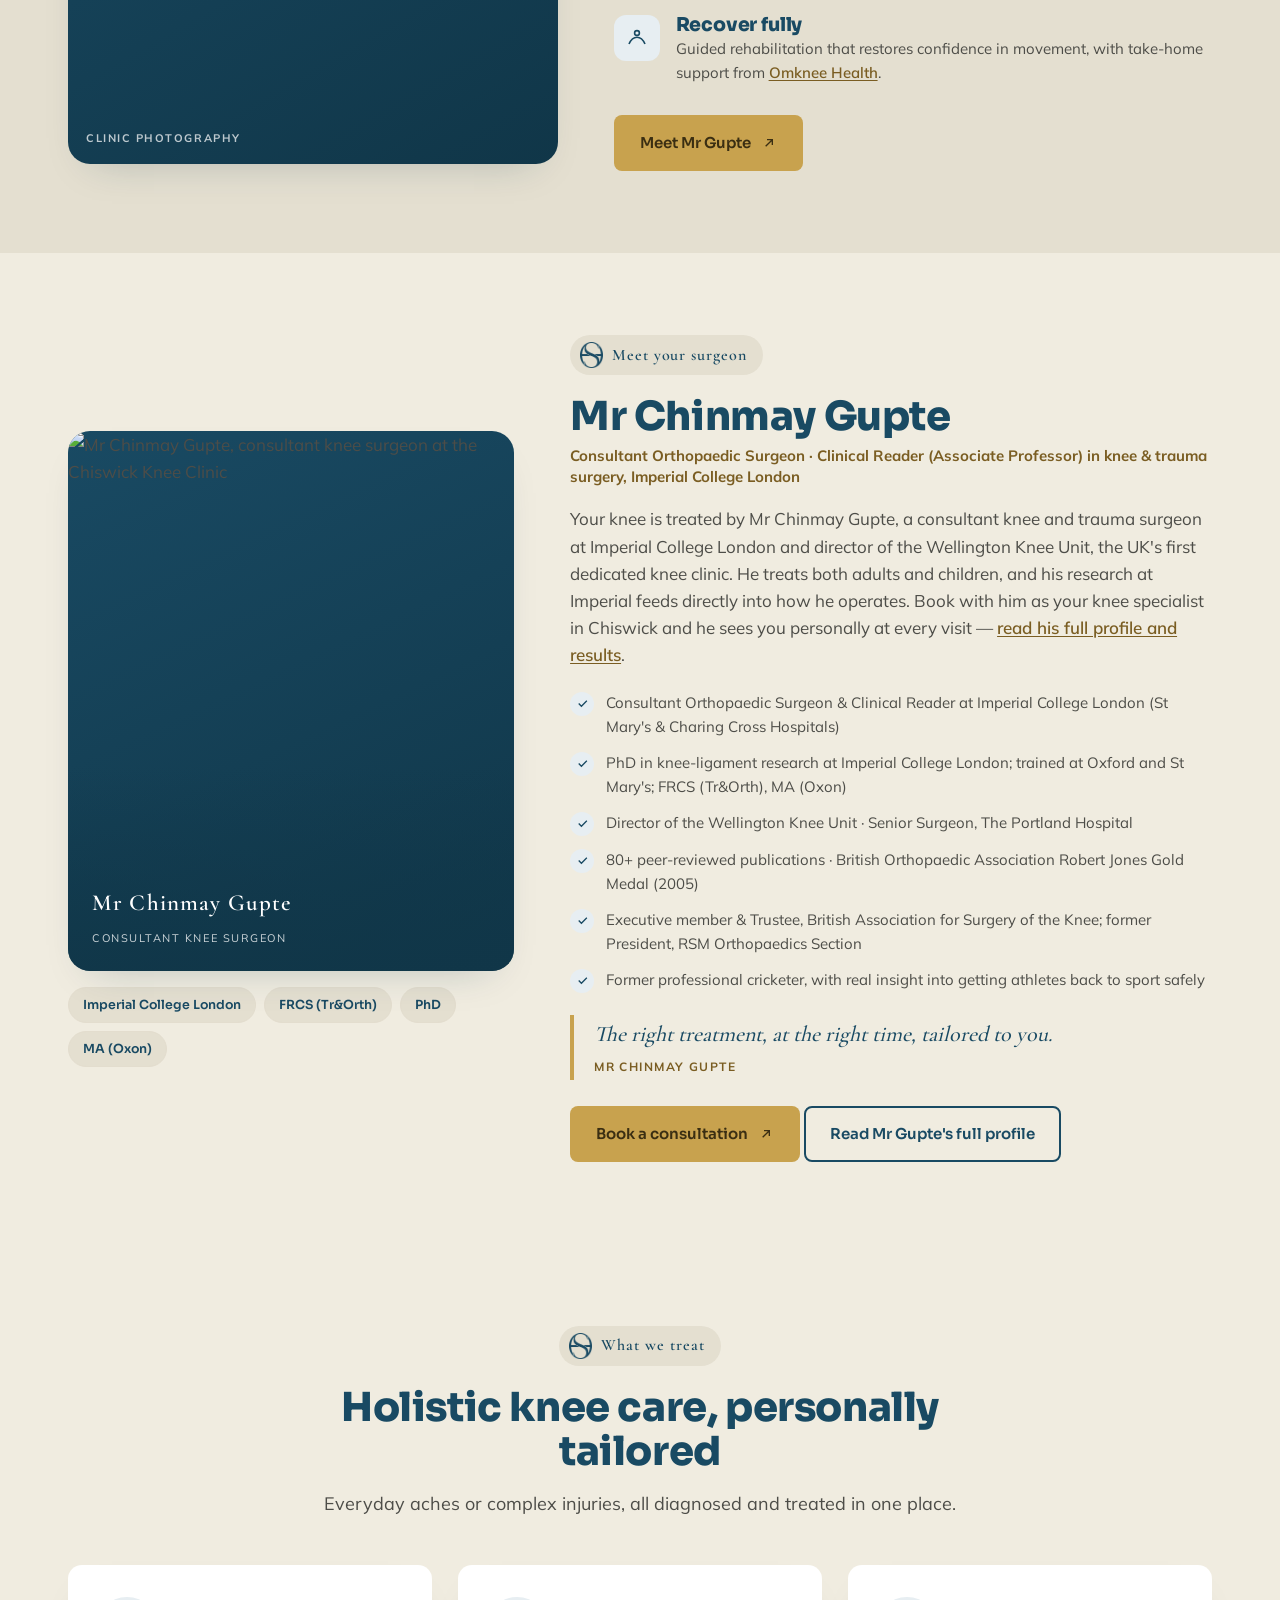
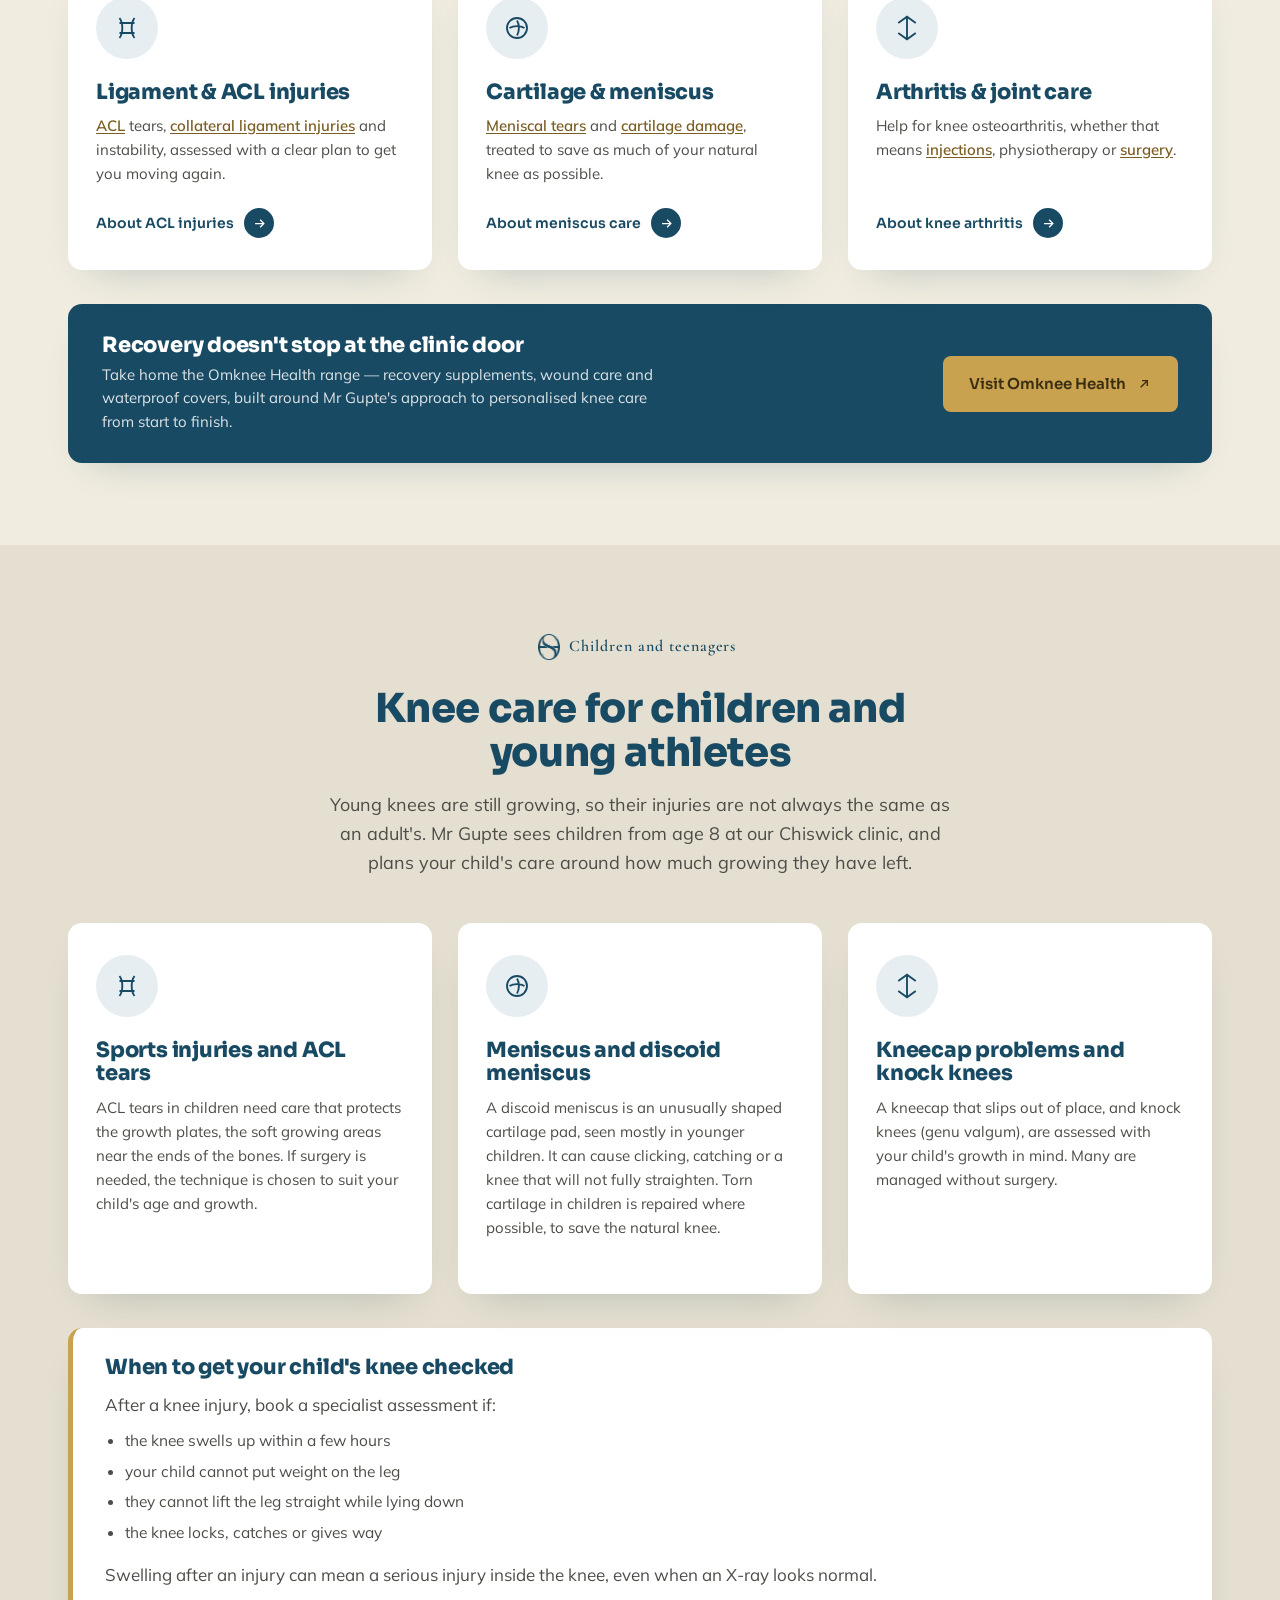
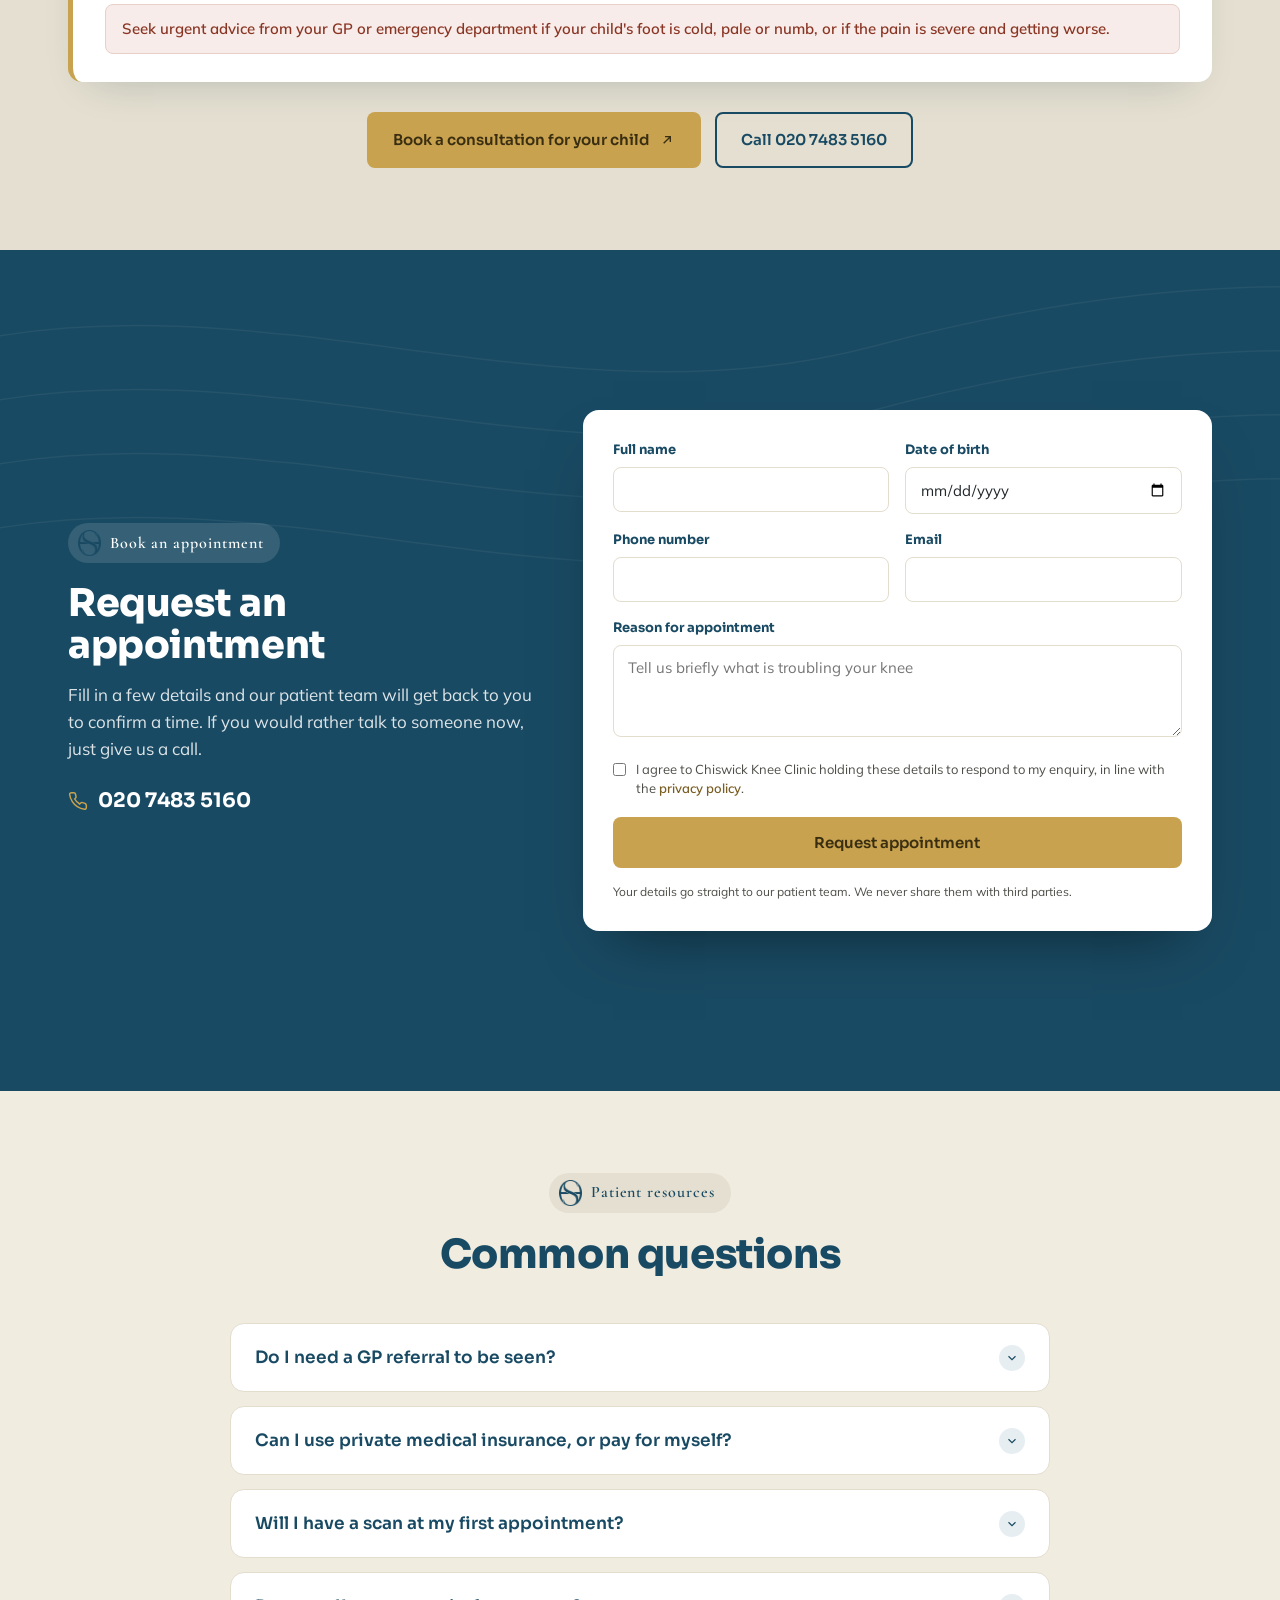
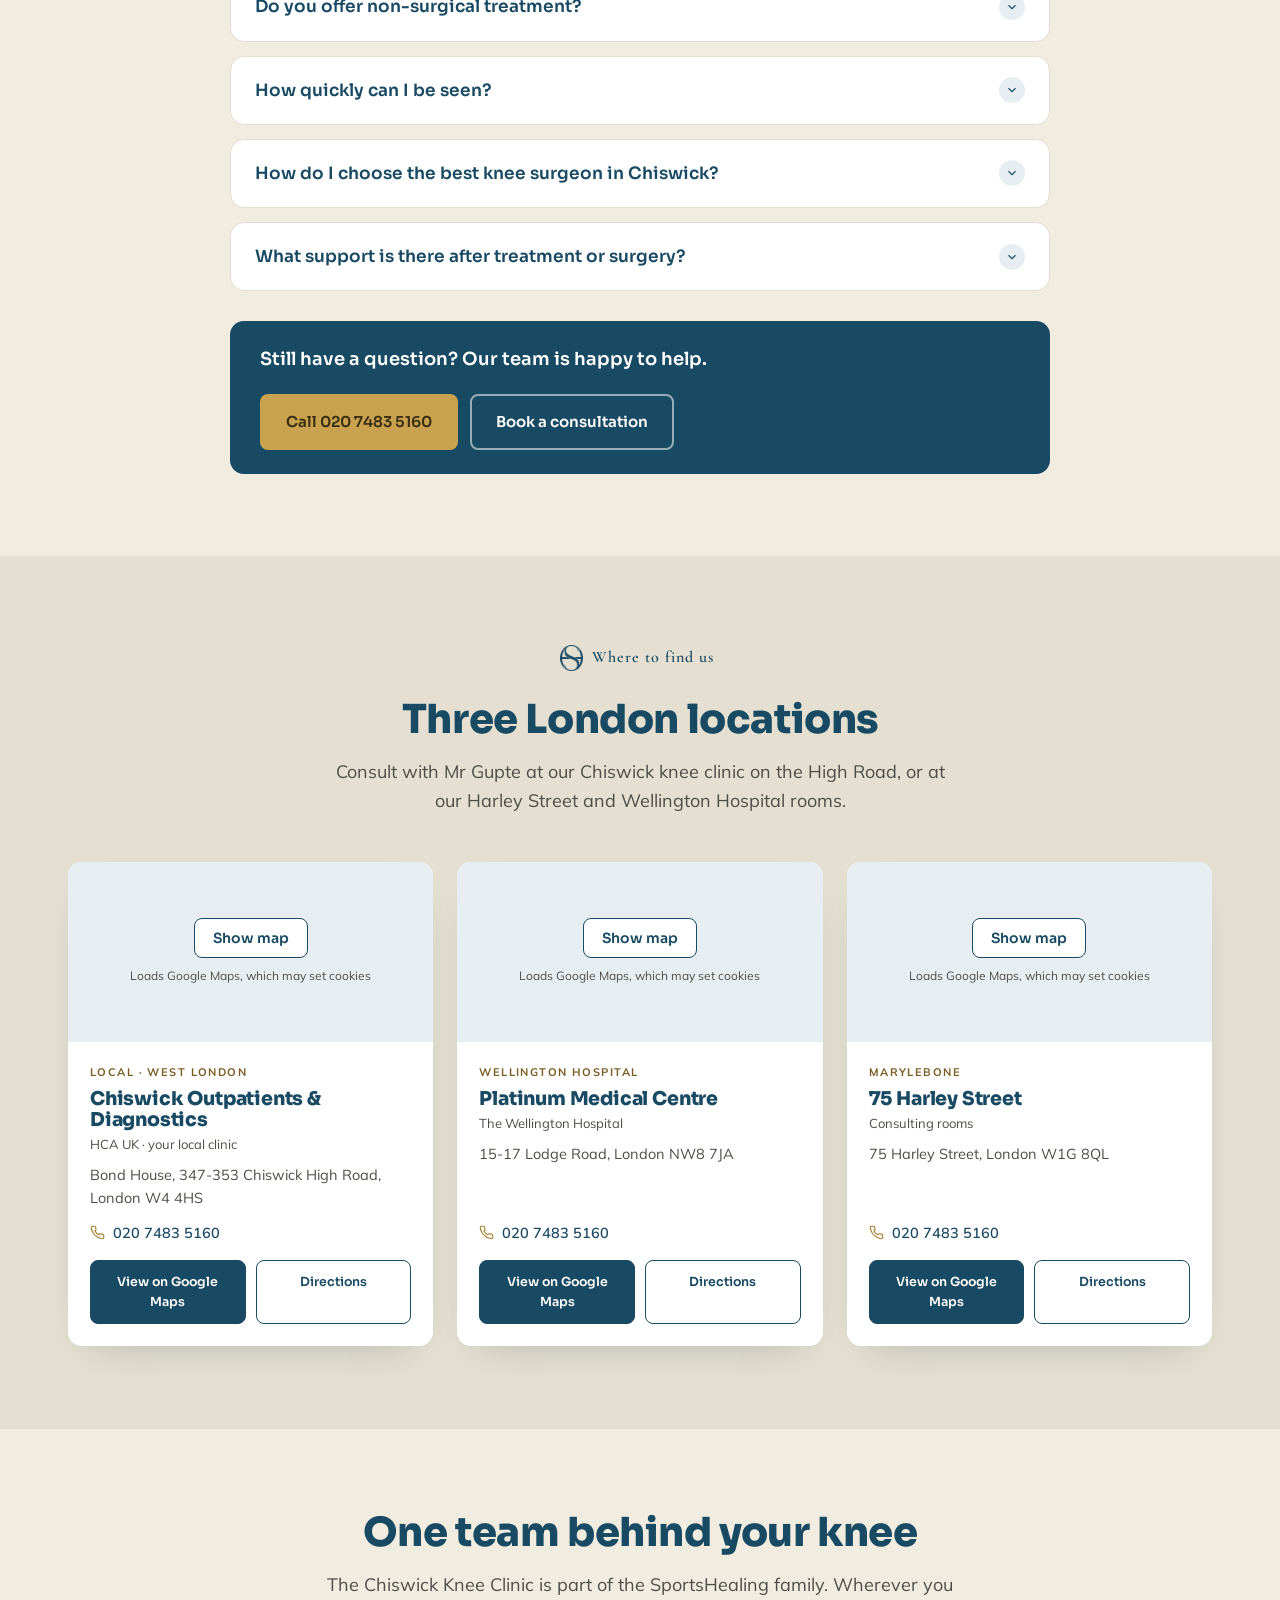
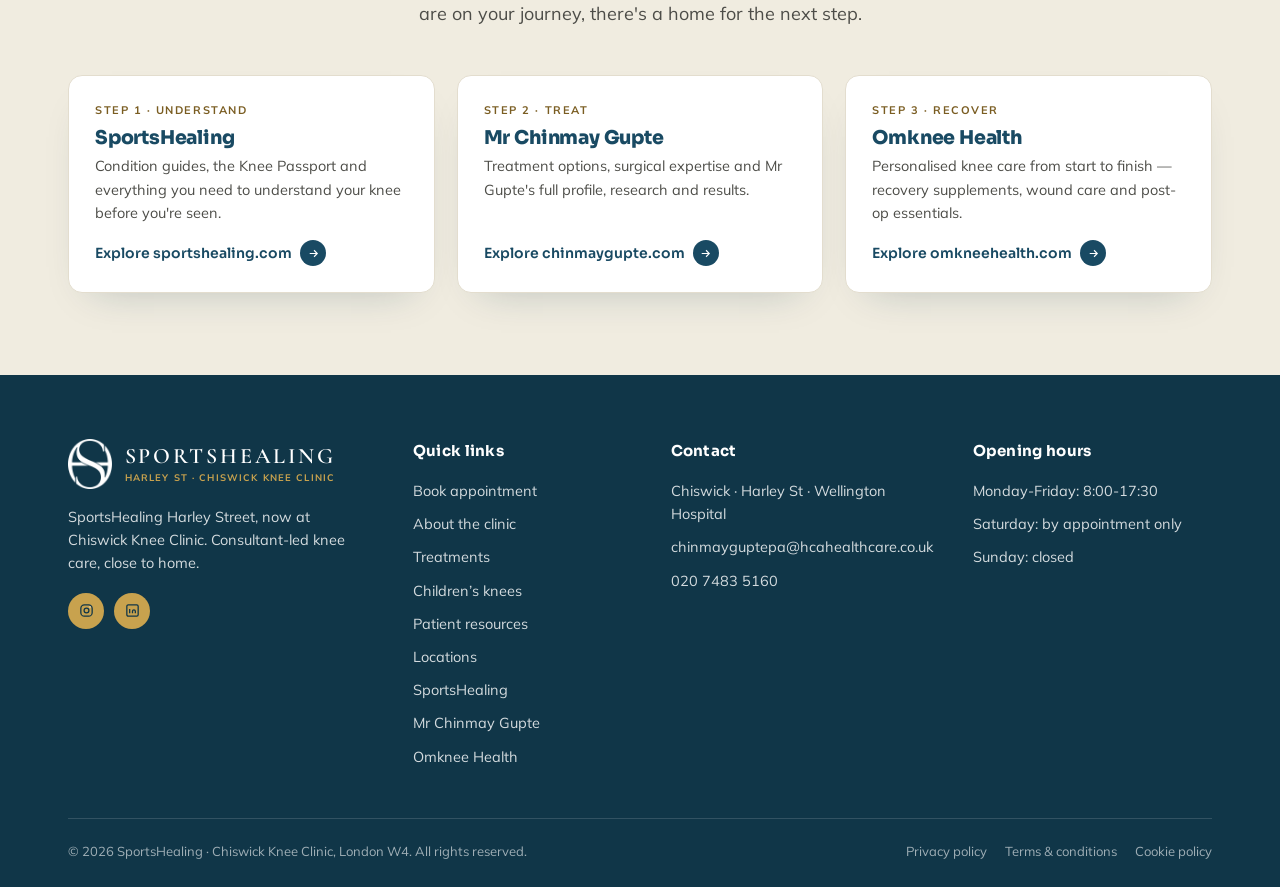
==== commit 4a1b1695: "Host the web fonts on the site instead of Google Fonts Every page loaded Sora, Mulish and Cormorant " ====
--- a/index.html
+++ b/index.html
@@ -8,16 +8,15 @@
 <link rel="icon" type="image/png" sizes="32x32" href="assets/favicon-32.png">
 <link rel="apple-touch-icon" href="assets/apple-touch-icon.png">
 <link rel="canonical" href="https://chiswickkneeclinic.com/">
-<meta name="site-version" content="v0.2.1">
+<meta name="site-version" content="v0.2.2">
 <meta property="og:type" content="website">
 <meta property="og:title" content="Chiswick Knee Clinic | Knee Specialist &amp; Knee Surgeon in Chiswick, W4">
 <meta property="og:description" content="Consultant-led knee clinic in Chiswick. See knee surgeon Mr Chinmay Gupte for sports injuries, ACL, meniscus and knee arthritis — Harley Street care, close to home.">
 <meta property="og:url" content="https://chiswickkneeclinic.com/">
 <meta property="og:image" content="https://chiswickkneeclinic.com/assets/og-chiswick-knee-clinic.jpg">
 <meta property="og:locale" content="en_GB">
-<link rel="preconnect" href="https://fonts.googleapis.com">
-<link rel="preconnect" href="https://fonts.gstatic.com" crossorigin>
-<link href="https://fonts.googleapis.com/css2?family=Sora:wght@500;600;700;800&family=Mulish:wght@400;500;600;700&family=Cormorant+Garamond:wght@500;600&display=swap" rel="stylesheet">
+<link rel="preload" href="assets/fonts/mulish-latin.woff2" as="font" type="font/woff2" crossorigin>
+<link rel="stylesheet" href="assets/fonts/fonts.css">
 <style>
   /* ============================================================
      CHISWICK KNEE CLINIC, built on the SportsHealing ecosystem
--- a/assets/fonts/fonts.css
+++ b/assets/fonts/fonts.css
@@ -0,0 +1,29 @@
+/* Self-hosted web fonts, so visitors' browsers never contact Google.
+   Variable woff2 files from Google Fonts, latin and latin-ext subsets only.
+   Sora, Mulish and Cormorant Garamond are licensed under the SIL Open Font
+   License 1.1 (https://openfontlicense.org). */
+
+/* latin-ext */
+@font-face{font-family:'Cormorant Garamond';font-style:normal;font-weight:500 600;font-display:swap;
+  src:url(cormorant-garamond-latin-ext.woff2) format('woff2');
+  unicode-range:U+0100-02BA, U+02BD-02C5, U+02C7-02CC, U+02CE-02D7, U+02DD-02FF, U+0304, U+0308, U+0329, U+1D00-1DBF, U+1E00-1E9F, U+1EF2-1EFF, U+2020, U+20A0-20AB, U+20AD-20C4, U+2113, U+2C60-2C7F, U+A720-A7FF;}
+/* latin */
+@font-face{font-family:'Cormorant Garamond';font-style:normal;font-weight:500 600;font-display:swap;
+  src:url(cormorant-garamond-latin.woff2) format('woff2');
+  unicode-range:U+0000-00FF, U+0131, U+0152-0153, U+02BB-02BC, U+02C6, U+02DA, U+02DC, U+0304, U+0308, U+0329, U+2000-206F, U+20AC, U+2122, U+2191, U+2193, U+2212, U+2215, U+FEFF, U+FFFD;}
+/* latin-ext */
+@font-face{font-family:'Mulish';font-style:normal;font-weight:400 700;font-display:swap;
+  src:url(mulish-latin-ext.woff2) format('woff2');
+  unicode-range:U+0100-02BA, U+02BD-02C5, U+02C7-02CC, U+02CE-02D7, U+02DD-02FF, U+0304, U+0308, U+0329, U+1D00-1DBF, U+1E00-1E9F, U+1EF2-1EFF, U+2020, U+20A0-20AB, U+20AD-20C4, U+2113, U+2C60-2C7F, U+A720-A7FF;}
+/* latin */
+@font-face{font-family:'Mulish';font-style:normal;font-weight:400 700;font-display:swap;
+  src:url(mulish-latin.woff2) format('woff2');
+  unicode-range:U+0000-00FF, U+0131, U+0152-0153, U+02BB-02BC, U+02C6, U+02DA, U+02DC, U+0304, U+0308, U+0329, U+2000-206F, U+20AC, U+2122, U+2191, U+2193, U+2212, U+2215, U+FEFF, U+FFFD;}
+/* latin-ext */
+@font-face{font-family:'Sora';font-style:normal;font-weight:500 800;font-display:swap;
+  src:url(sora-latin-ext.woff2) format('woff2');
+  unicode-range:U+0100-02BA, U+02BD-02C5, U+02C7-02CC, U+02CE-02D7, U+02DD-02FF, U+0304, U+0308, U+0329, U+1D00-1DBF, U+1E00-1E9F, U+1EF2-1EFF, U+2020, U+20A0-20AB, U+20AD-20C4, U+2113, U+2C60-2C7F, U+A720-A7FF;}
+/* latin */
+@font-face{font-family:'Sora';font-style:normal;font-weight:500 800;font-display:swap;
+  src:url(sora-latin.woff2) format('woff2');
+  unicode-range:U+0000-00FF, U+0131, U+0152-0153, U+02BB-02BC, U+02C6, U+02DA, U+02DC, U+0304, U+0308, U+0329, U+2000-206F, U+20AC, U+2122, U+2191, U+2193, U+2212, U+2215, U+FEFF, U+FFFD;}
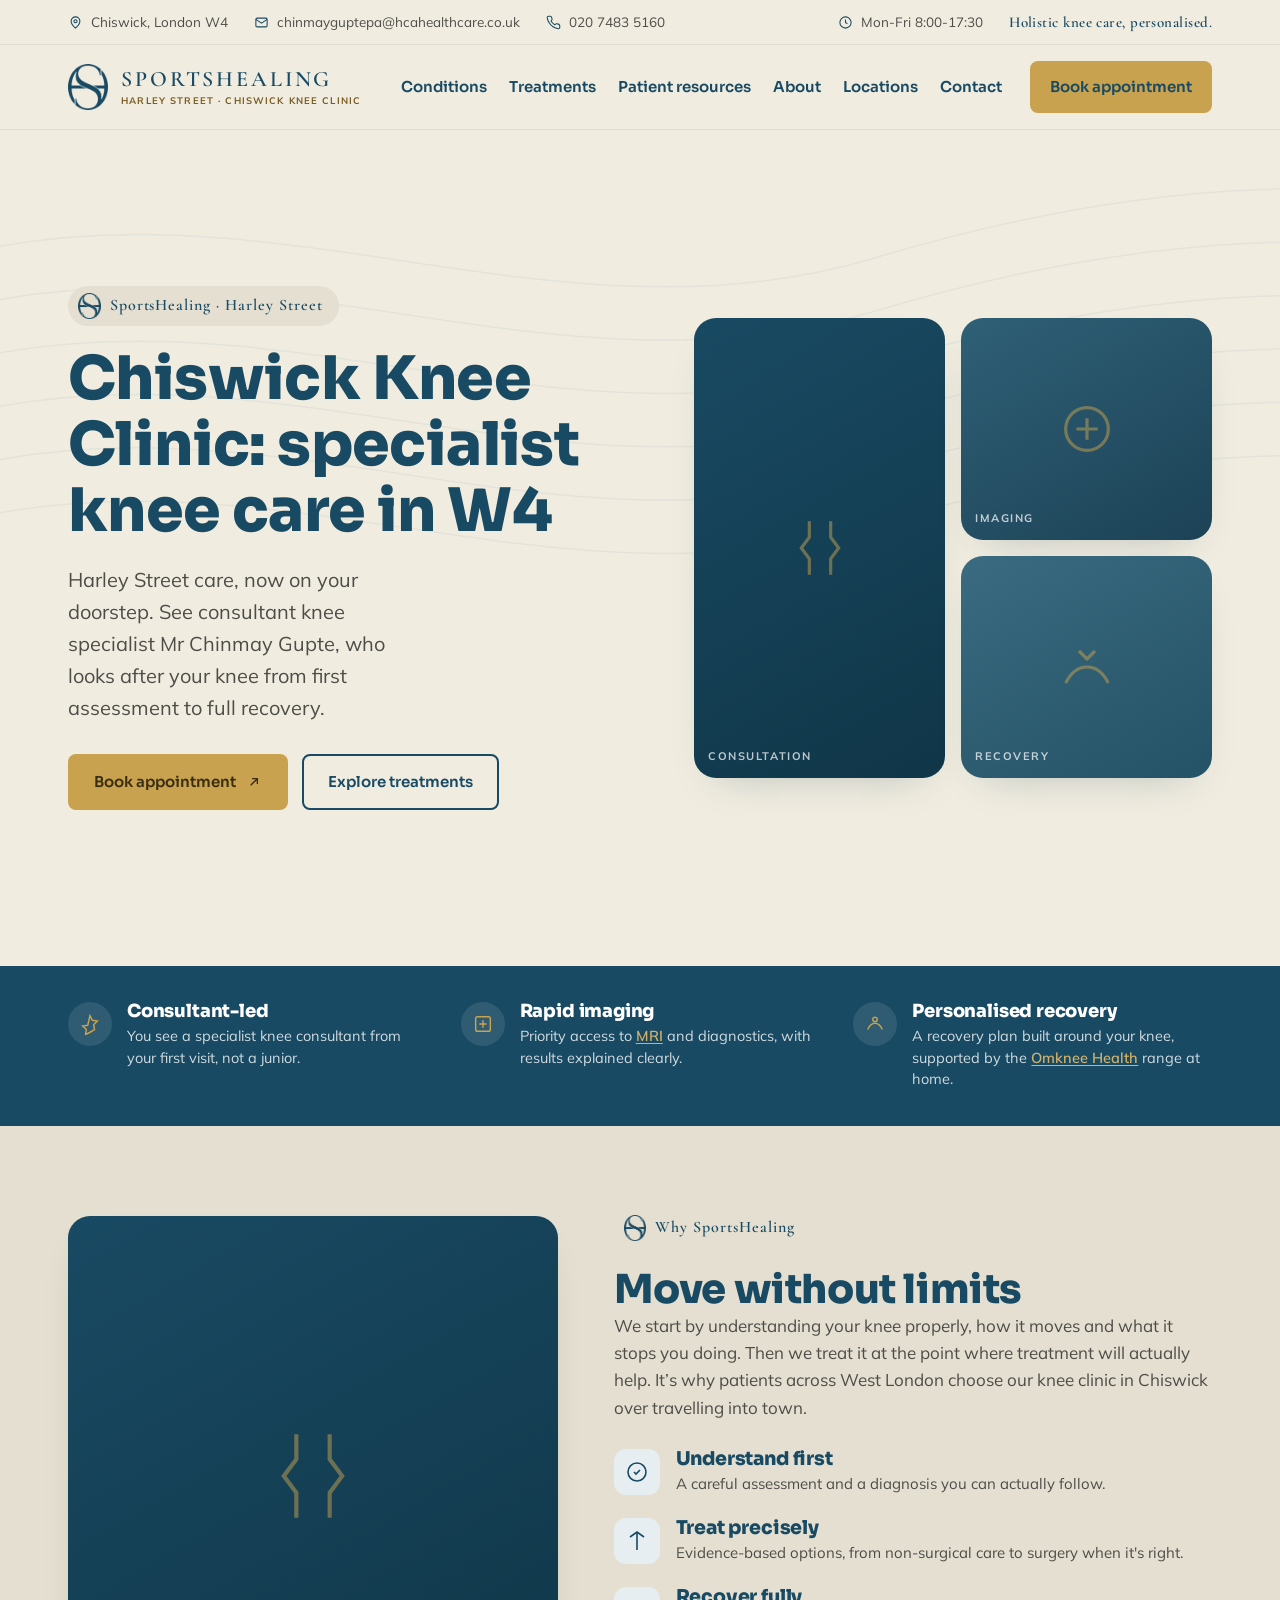
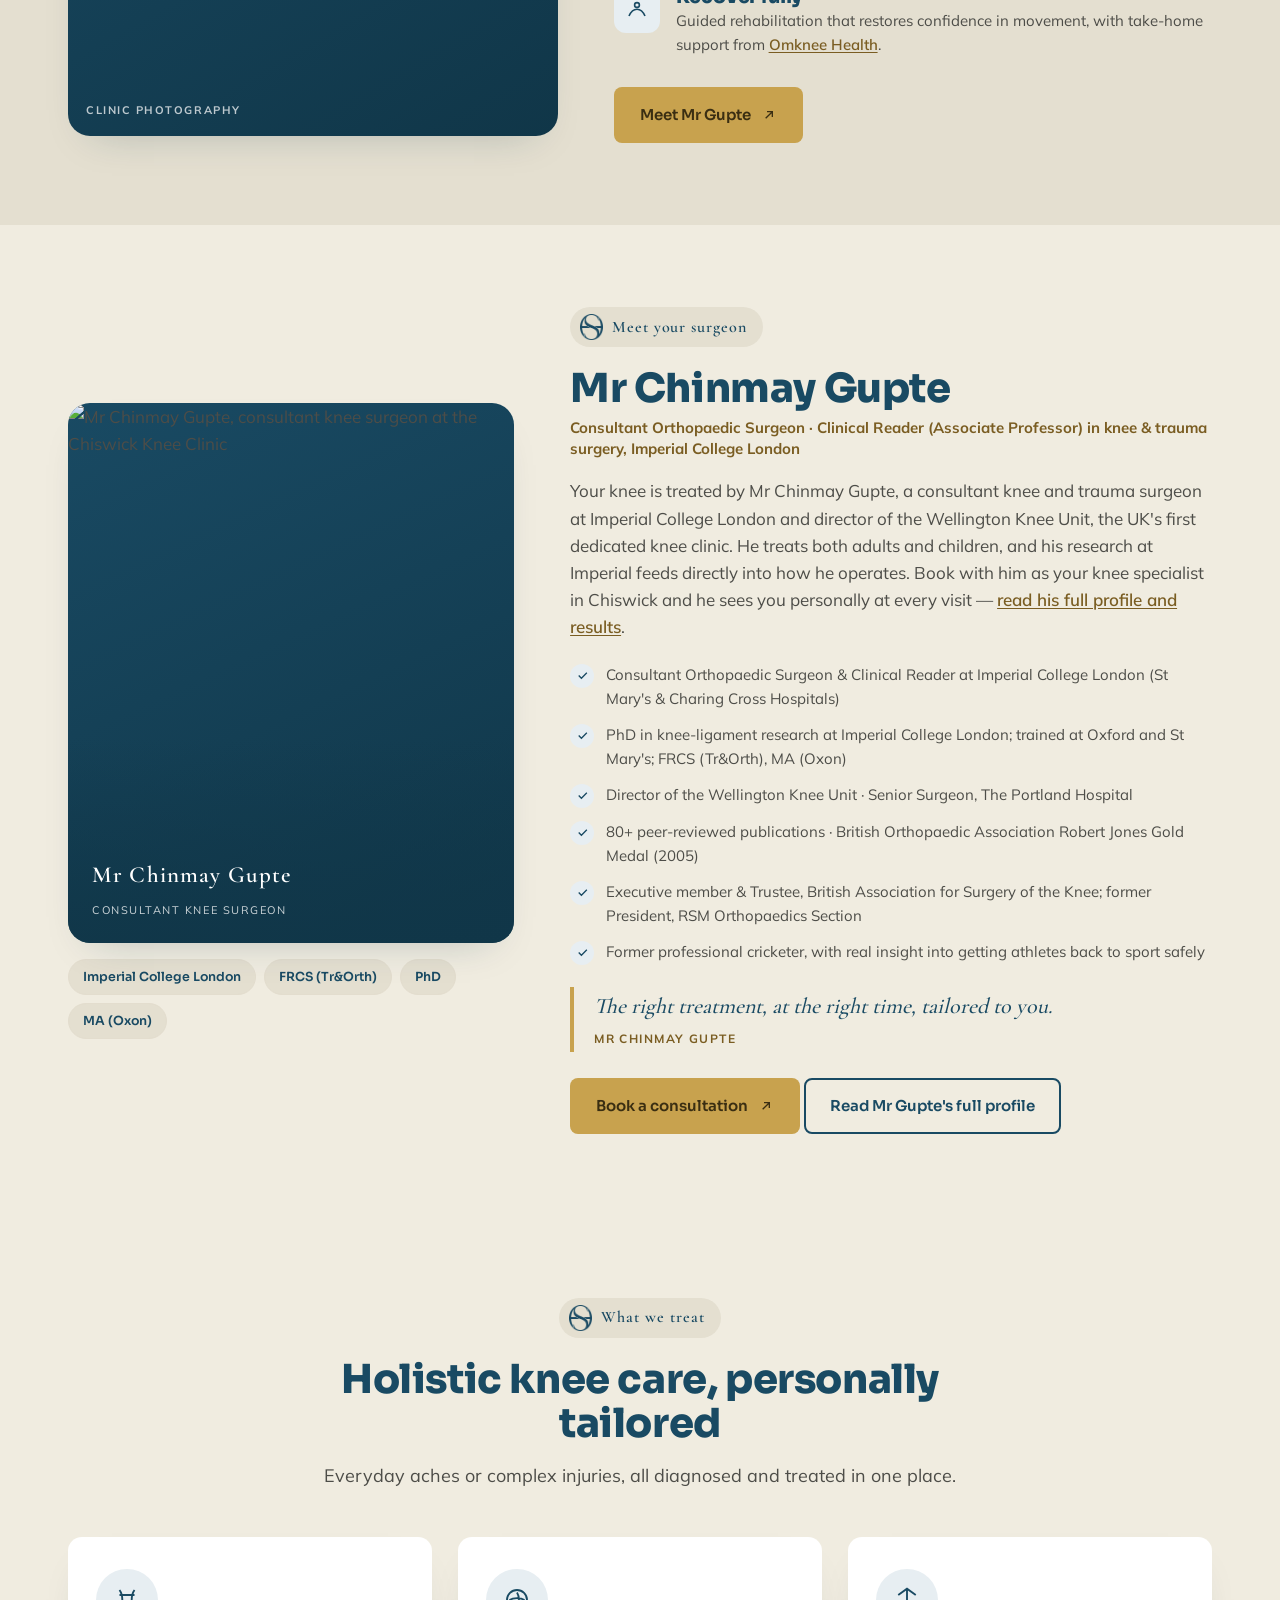
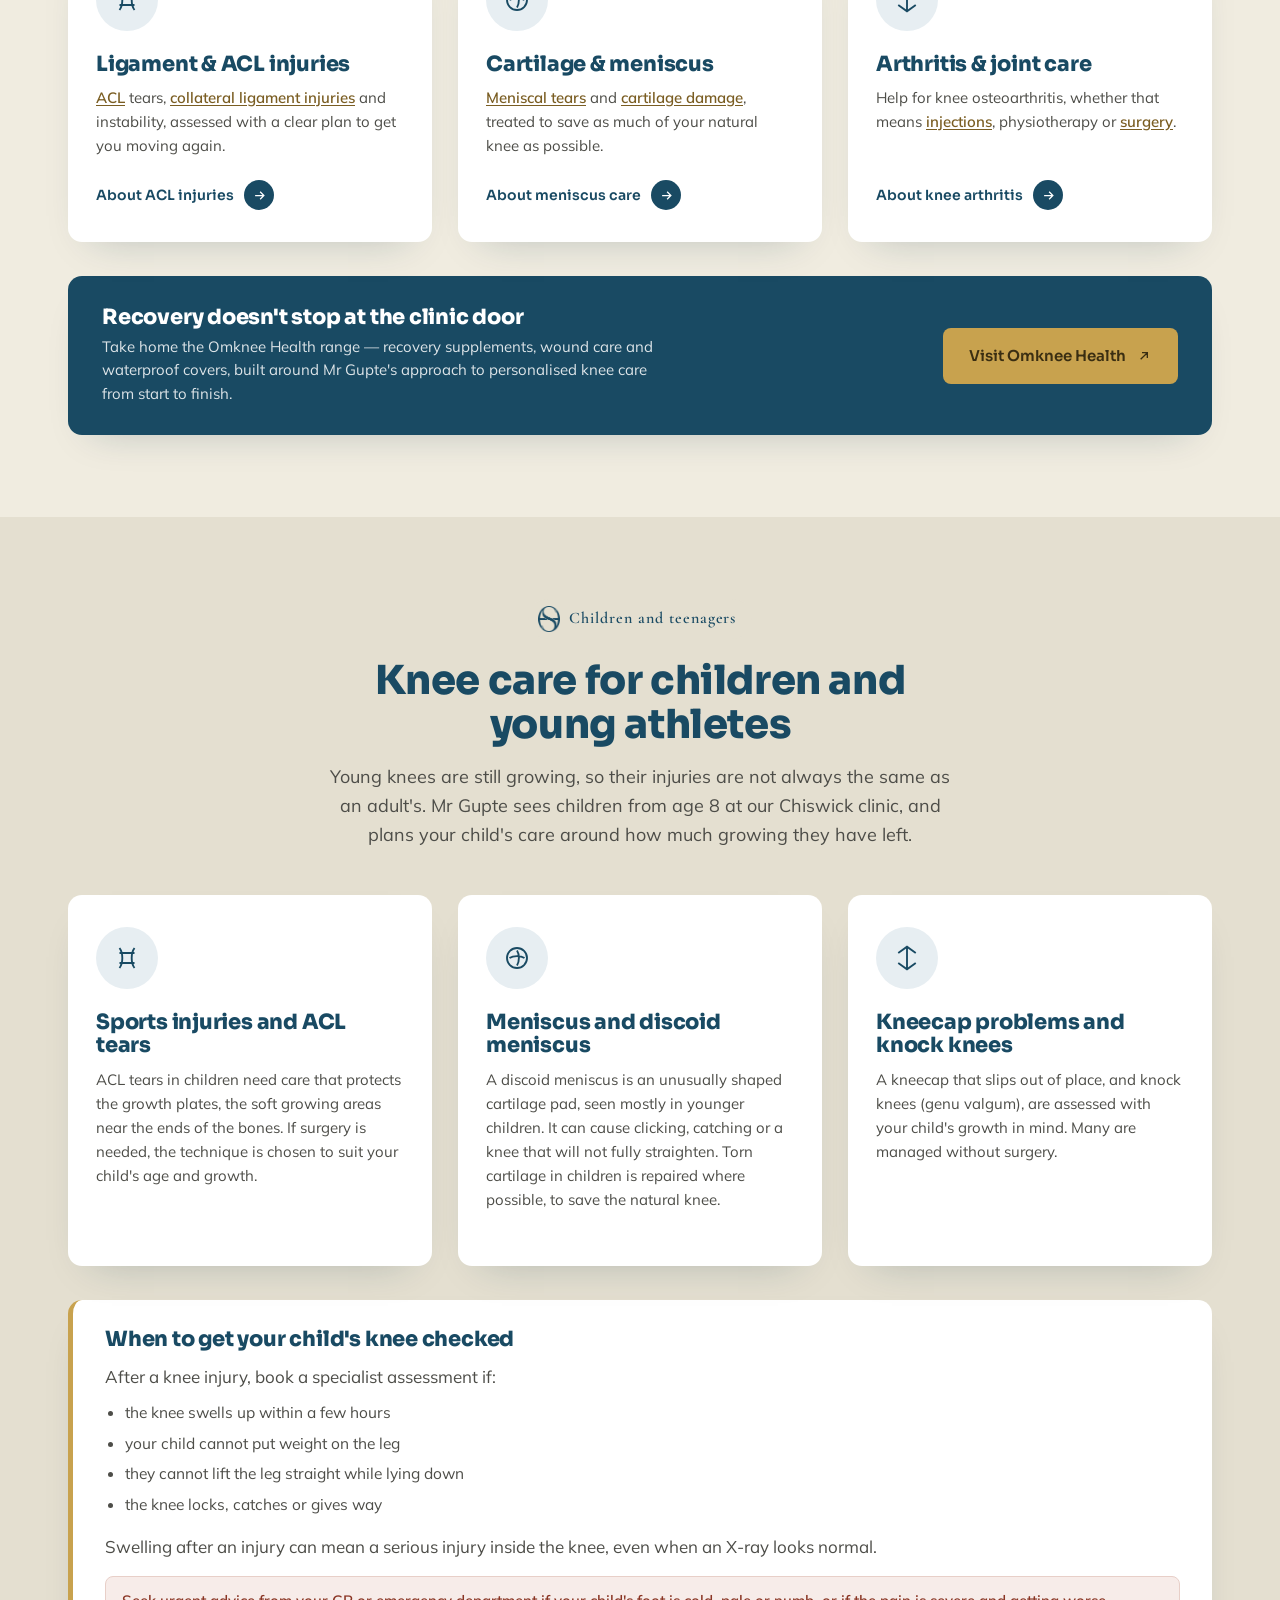
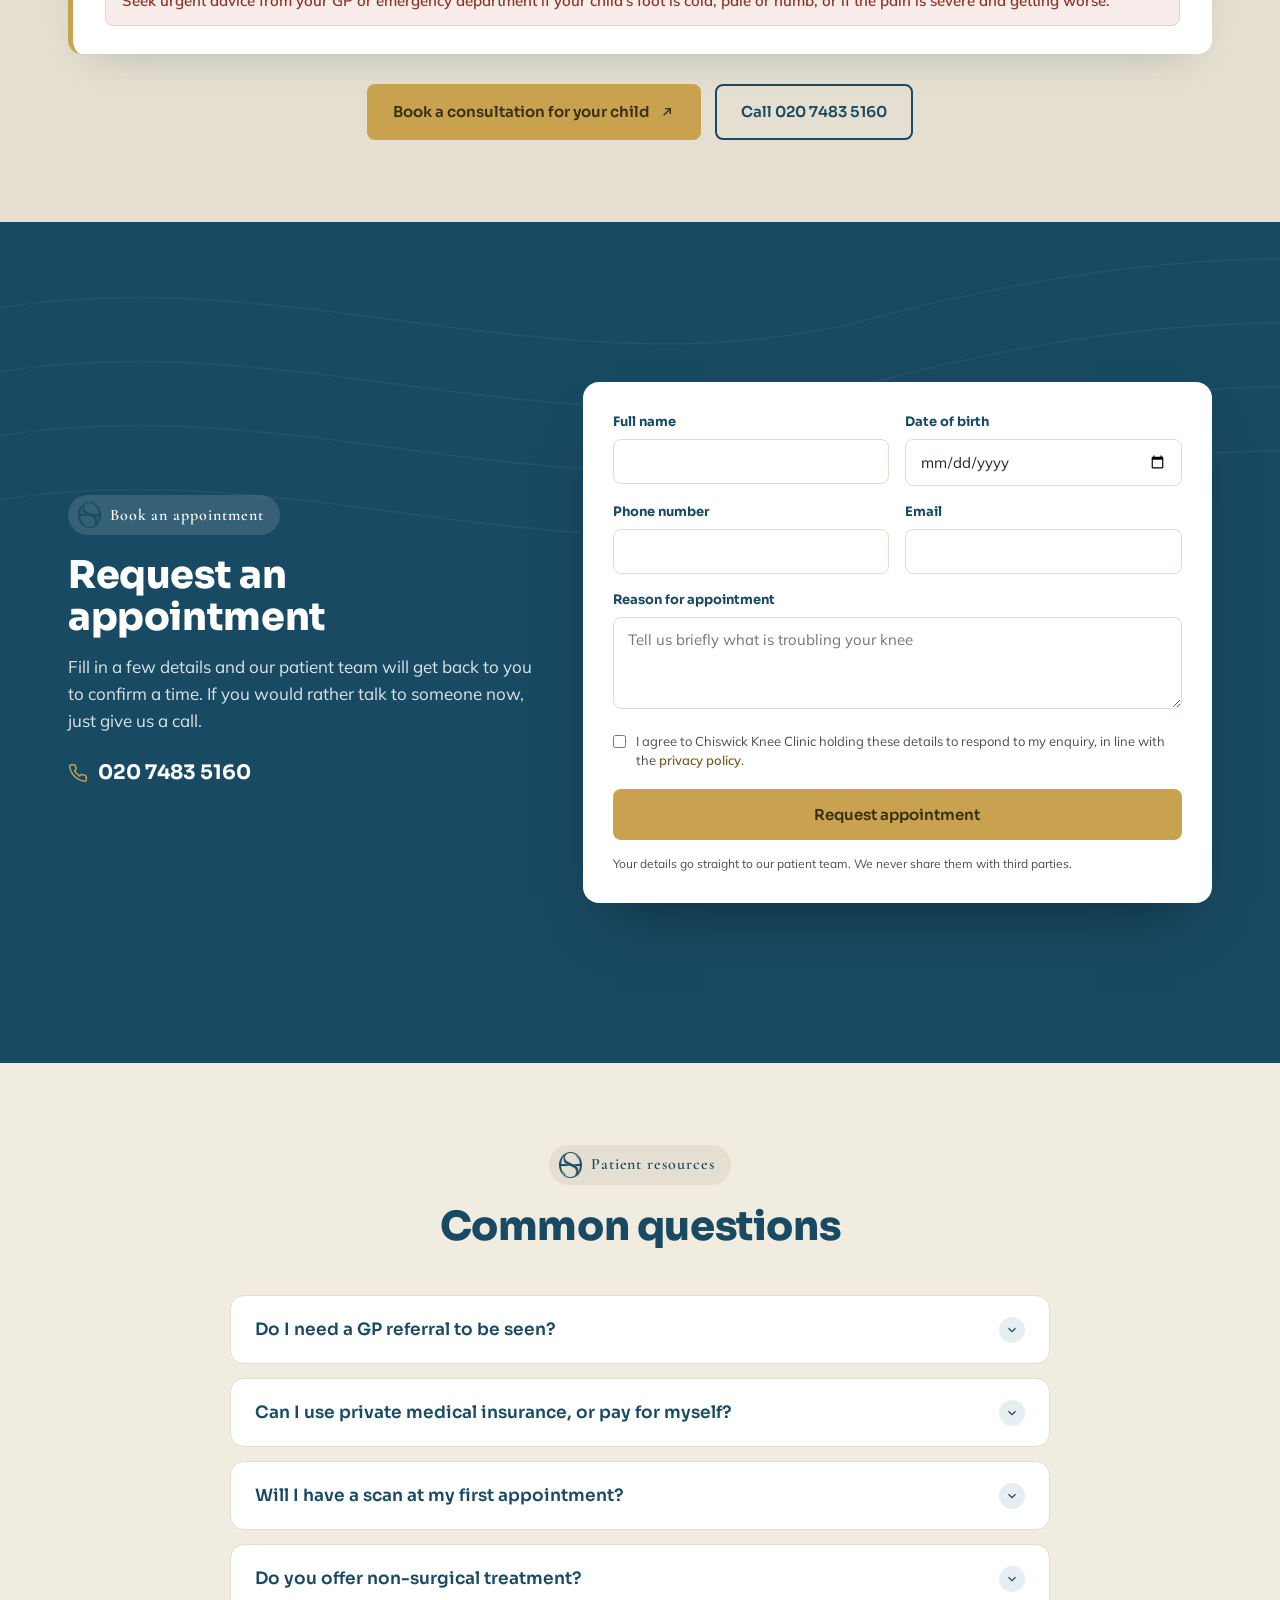
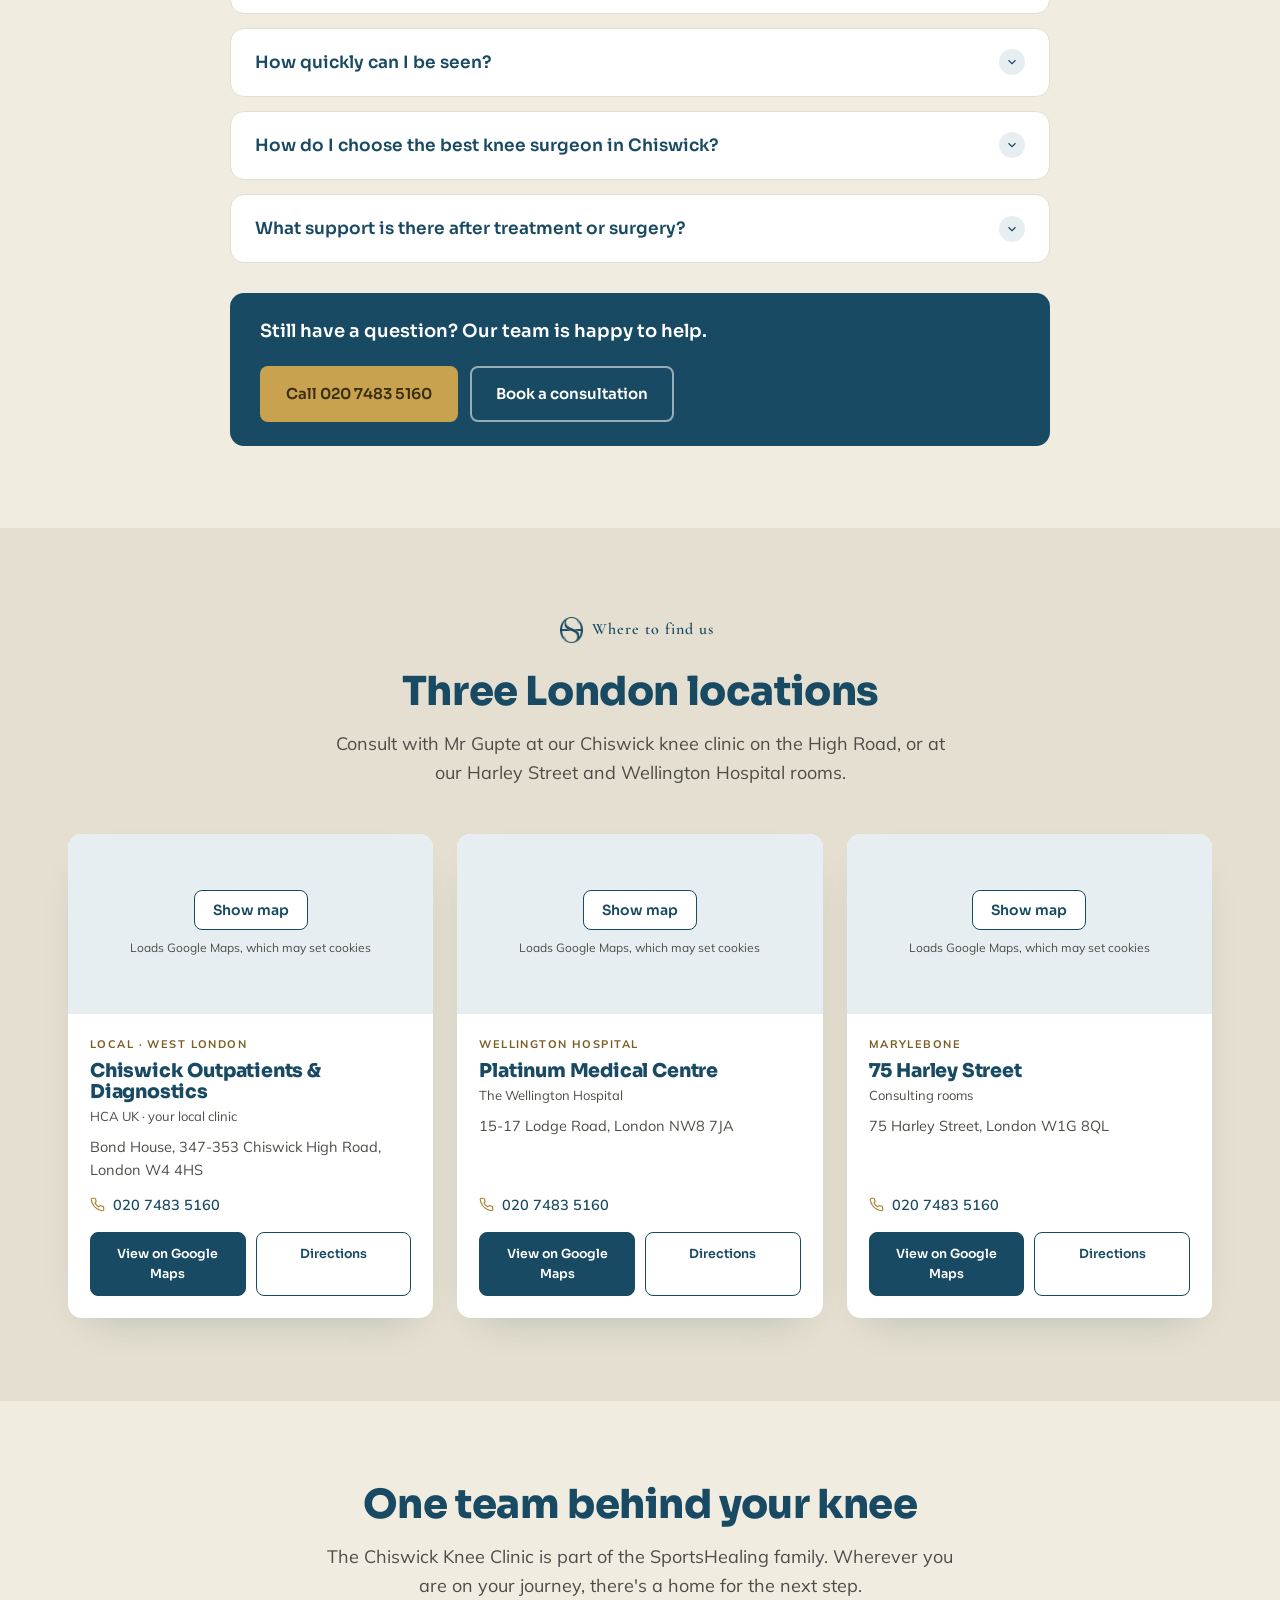
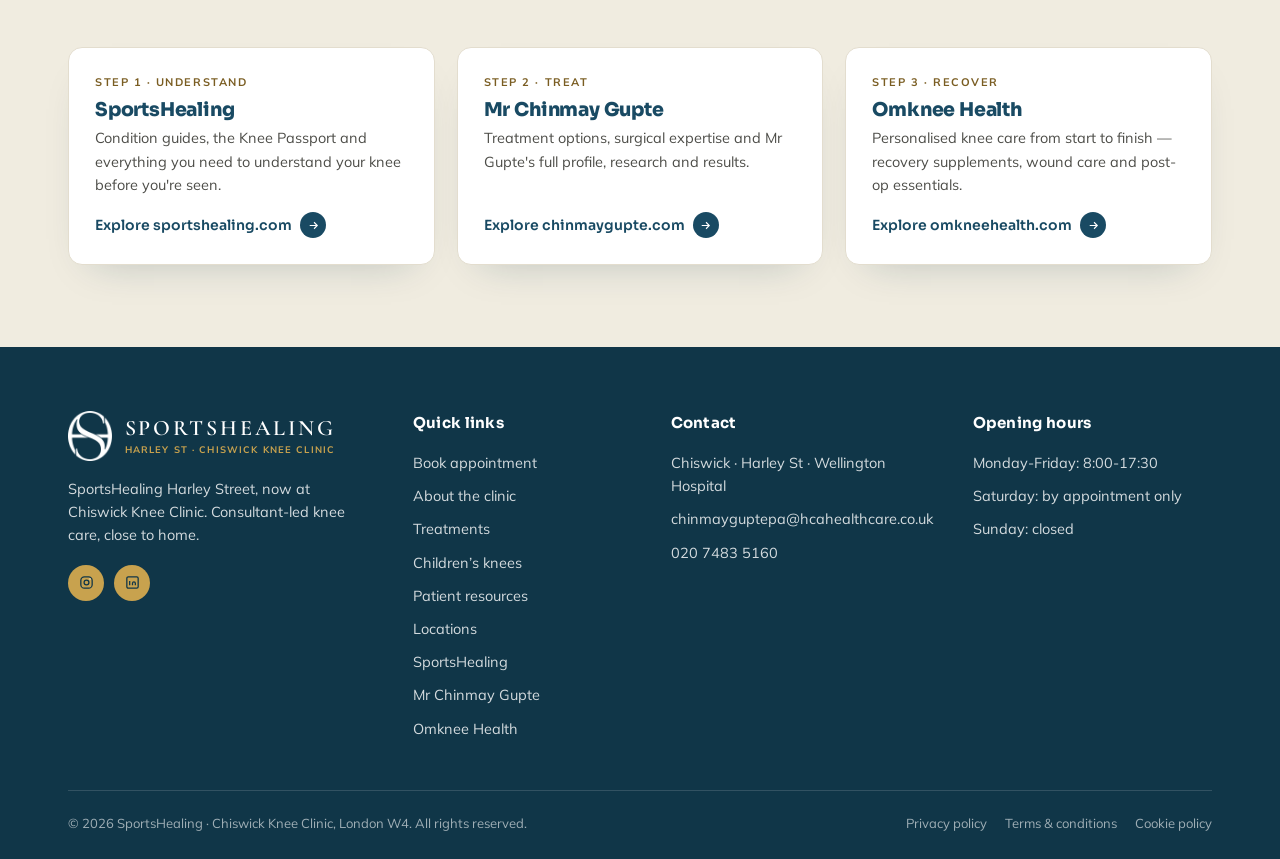
==== commit 799965b9: "Keep the header menu on one line at every desktop width At 1280px "Patient resources" and "Book appo" ====
--- a/index.html
+++ b/index.html
@@ -88,15 +88,16 @@
   header.site{position:sticky;top:0;z-index:50;background:rgba(240,236,224,.92);backdrop-filter:blur(8px);
     border-bottom:1px solid var(--line)}
   header.site .wrap{display:flex;align-items:center;gap:20px;padding-top:16px;padding-bottom:16px}
-  .brand{display:flex;align-items:center;gap:13px;white-space:nowrap}
+  .brand{display:flex;align-items:center;gap:13px;white-space:nowrap;flex-shrink:0}
   .brand .mono{height:46px;width:auto;display:block}
   .brand .lock{display:flex;flex-direction:column;line-height:1.05}
   .brand .wm{font-family:var(--serif);font-weight:600;font-size:22px;letter-spacing:.13em;color:var(--primary);text-transform:uppercase}
   .brand .loc{font-family:var(--sans);font-size:9.5px;letter-spacing:.12em;text-transform:uppercase;color:var(--gold-text);font-weight:700;margin-top:4px}
-  nav.main{margin-left:auto;display:flex;align-items:center;gap:30px}
-  nav.main a{font-family:var(--display);font-weight:600;font-size:15px;color:var(--primary);position:relative}
+  nav.main{margin-left:auto;display:flex;align-items:center;gap:22px}
+  nav.main a{font-family:var(--display);font-weight:600;font-size:15px;color:var(--primary);position:relative;white-space:nowrap}
   nav.main a:not(.cta):hover{color:var(--gold-text)}
-  .nav-cta{margin-left:6px}
+  .nav-cta{margin-left:6px;padding:12px 18px}
+  .nav-cta svg{display:none}
   .hamburger{display:none;margin-left:auto;background:var(--greige);border:none;border-radius:var(--r-sm);
     width:46px;height:46px;cursor:pointer}
   .hamburger span{display:block;width:20px;height:2px;background:var(--primary);margin:4px auto}
@@ -348,11 +349,22 @@
   .reveal.in{opacity:1;transform:none}
 
   /* ---------- Responsive ---------- */
-  @media(max-width:900px){
+  /* Below 1240px the lock-up and seven nav items need tighter spacing to
+     share one line. */
+  @media(max-width:1240px){
+    header.site .wrap{gap:14px}
+    nav.main{gap:16px}
+    nav.main a{font-size:14px}
+  }
+  /* Seven nav items and the lock-up need about 1100px on one line; below
+     that the menu button takes over. */
+  @media(max-width:1100px){
     nav.main{display:none}
     .hamburger{display:block}
     nav.main.open{display:flex;flex-direction:column;align-items:flex-start;position:absolute;
       top:100%;left:0;right:0;background:var(--cream);padding:20px 28px;gap:16px;border-bottom:1px solid var(--line)}
+  }
+  @media(max-width:900px){
     .hero .wrap{grid-template-columns:1fr;gap:40px;padding-top:52px;padding-bottom:52px}
     .hero h1{font-size:44px}
     .collage{height:380px}
